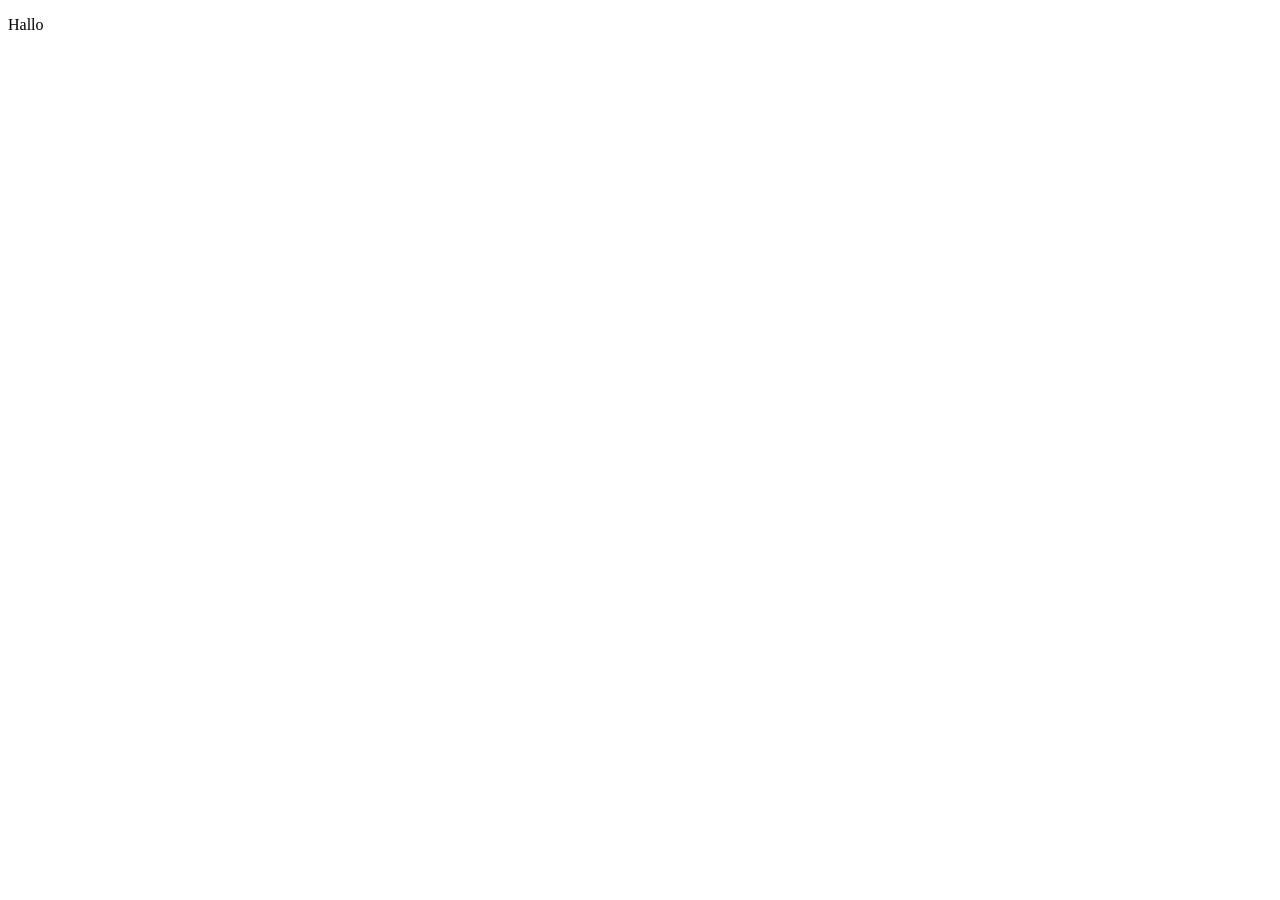
==== index.html @ 636a6186 "update" ====
<!doctype html>
<html lang="en">
  <head>
    <meta charset="UTF-8" />
    <meta name="viewport" content="width=device-width, initial-scale=1.0" />
    <title>Kelompok 4</title>
    <script src="https://cdn.jsdelivr.net/npm/@tailwindcss/browser@4"></script>
  </head>
  <body>
    <div class="rifqi">
      <p>Hallo</p>
    </div>
  </body>
</html>
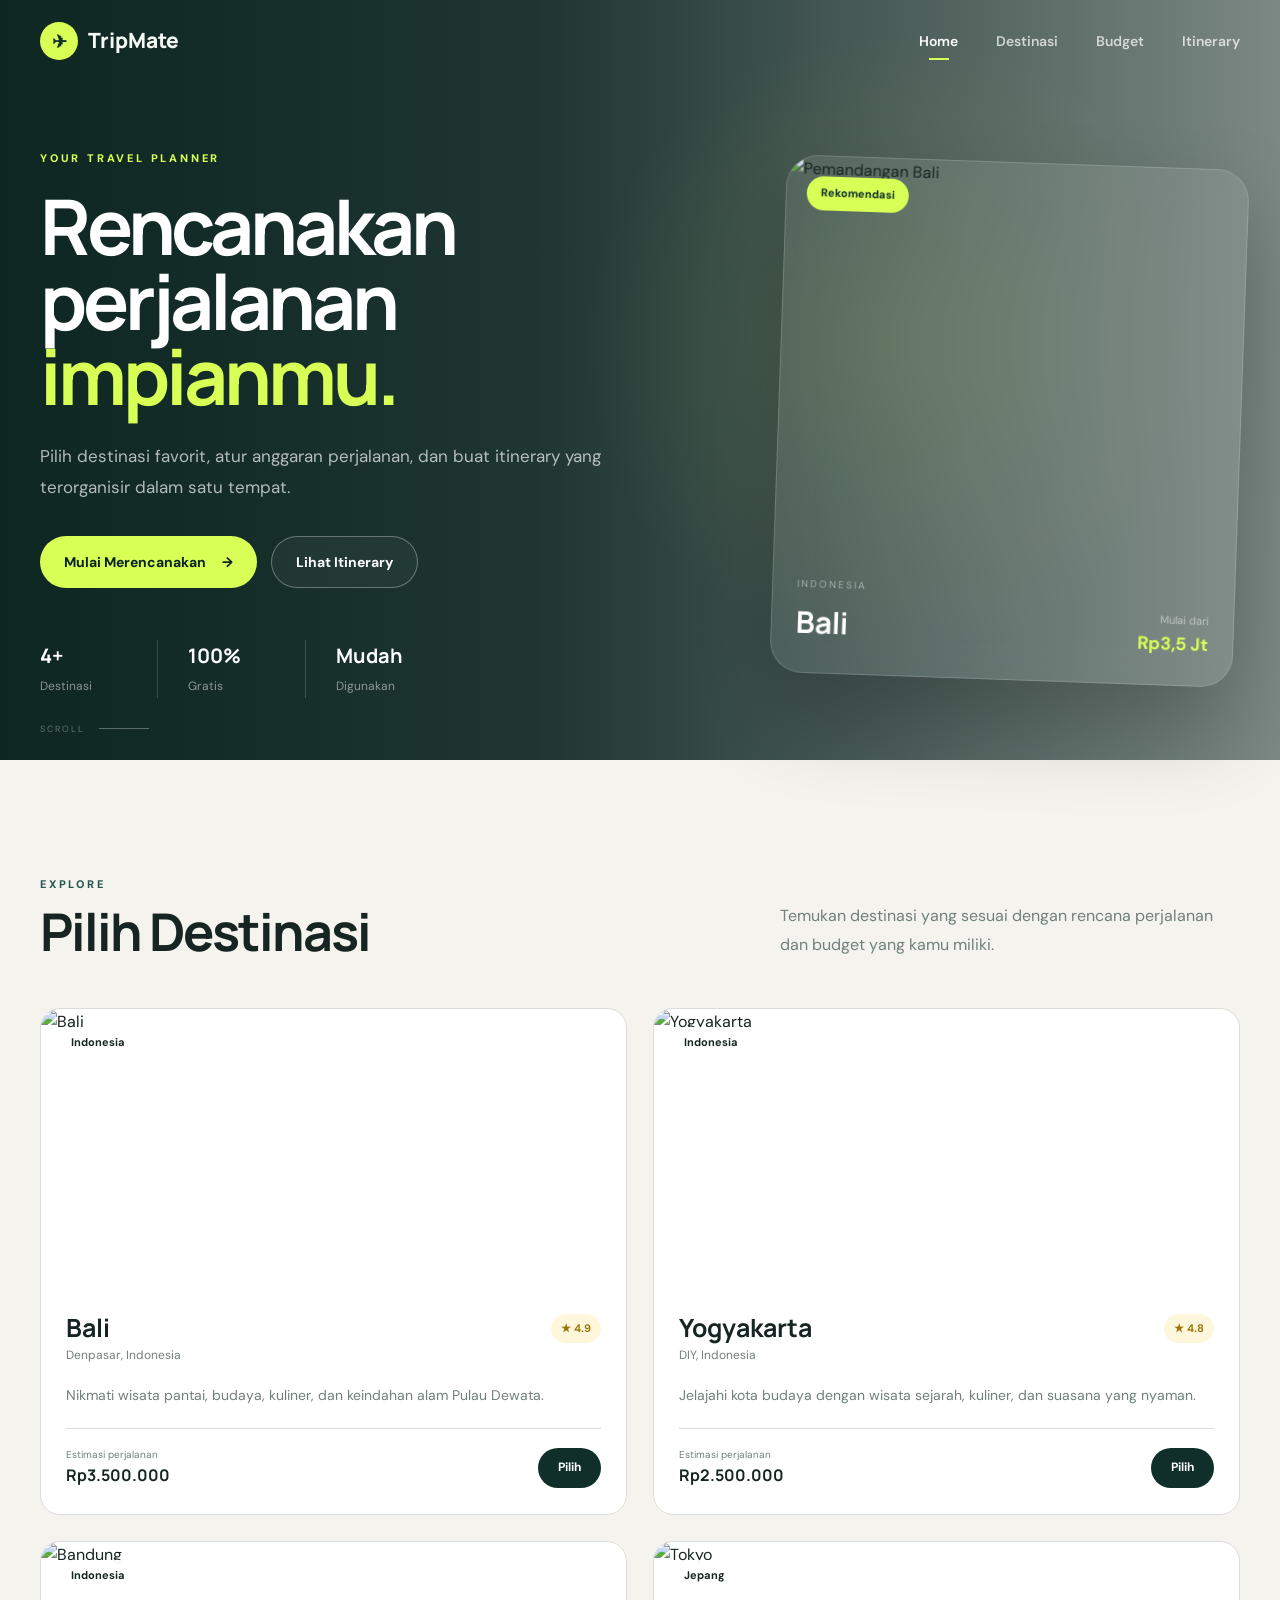
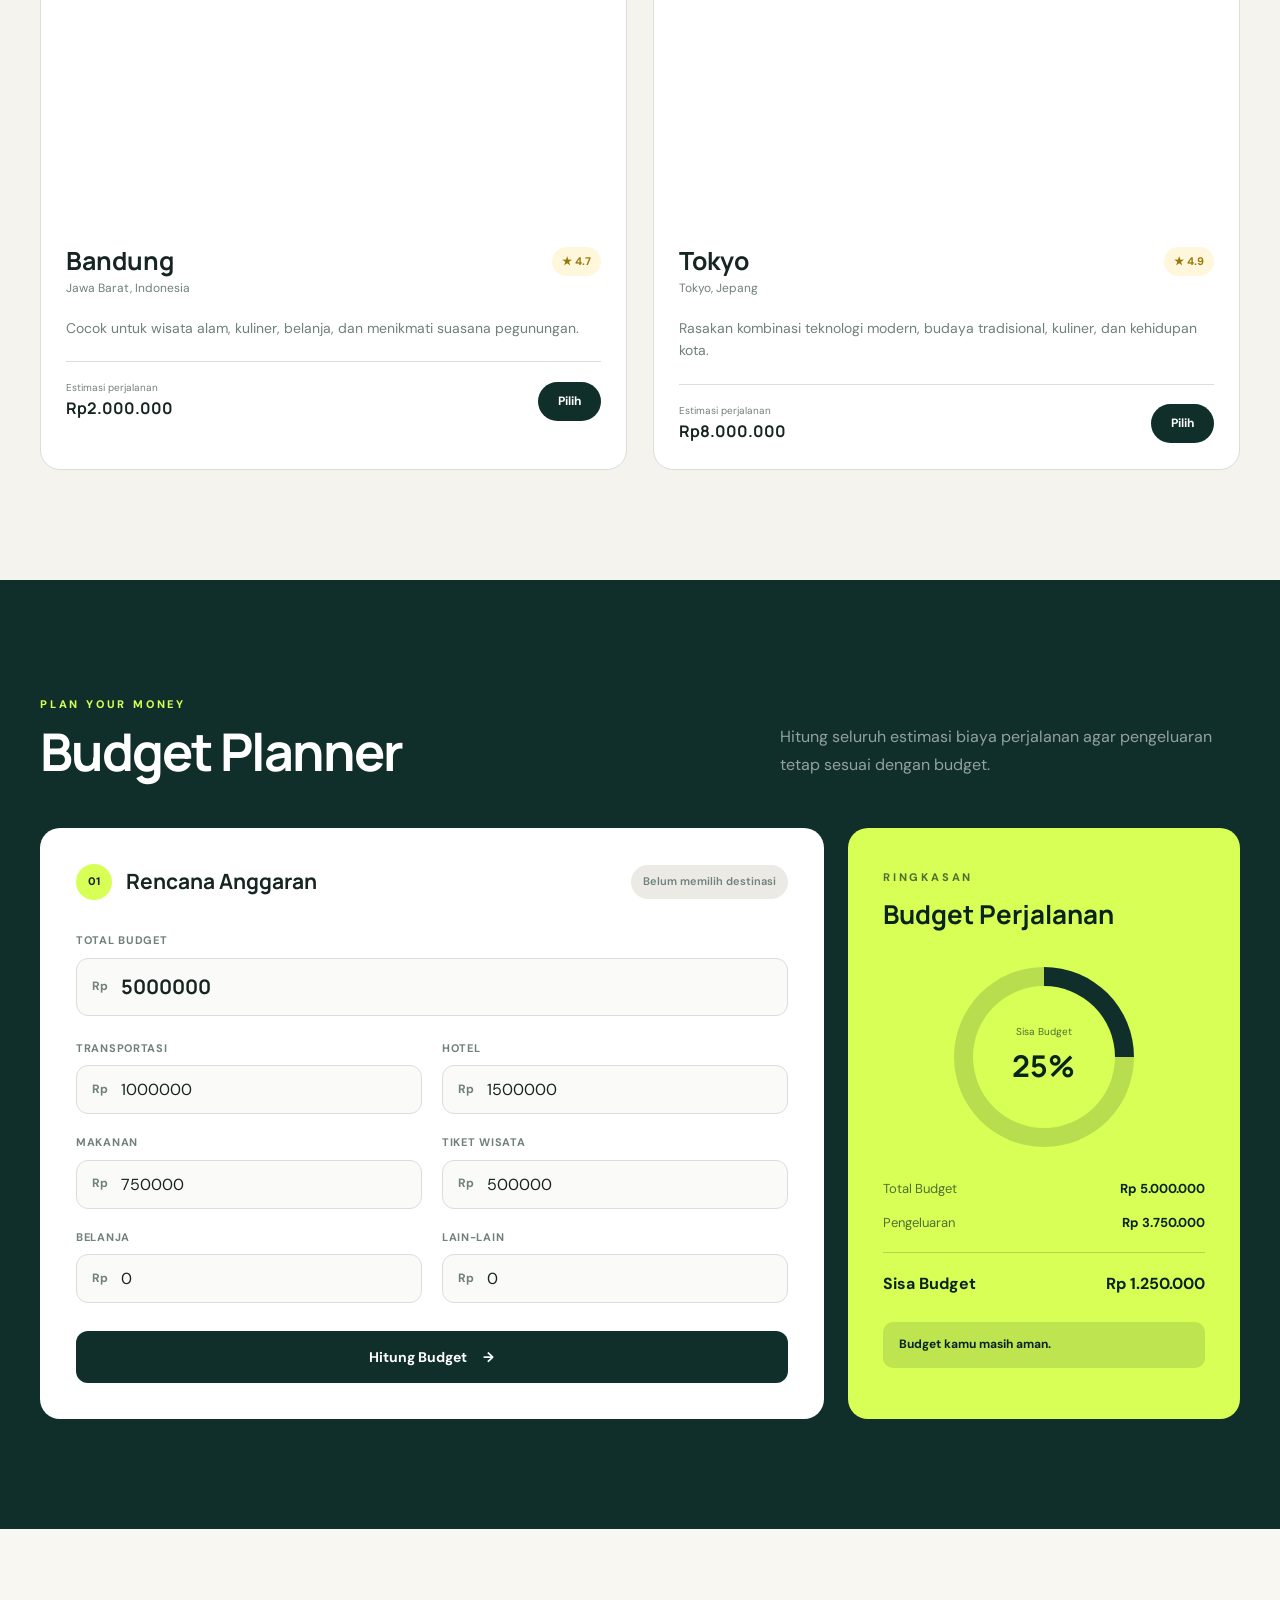
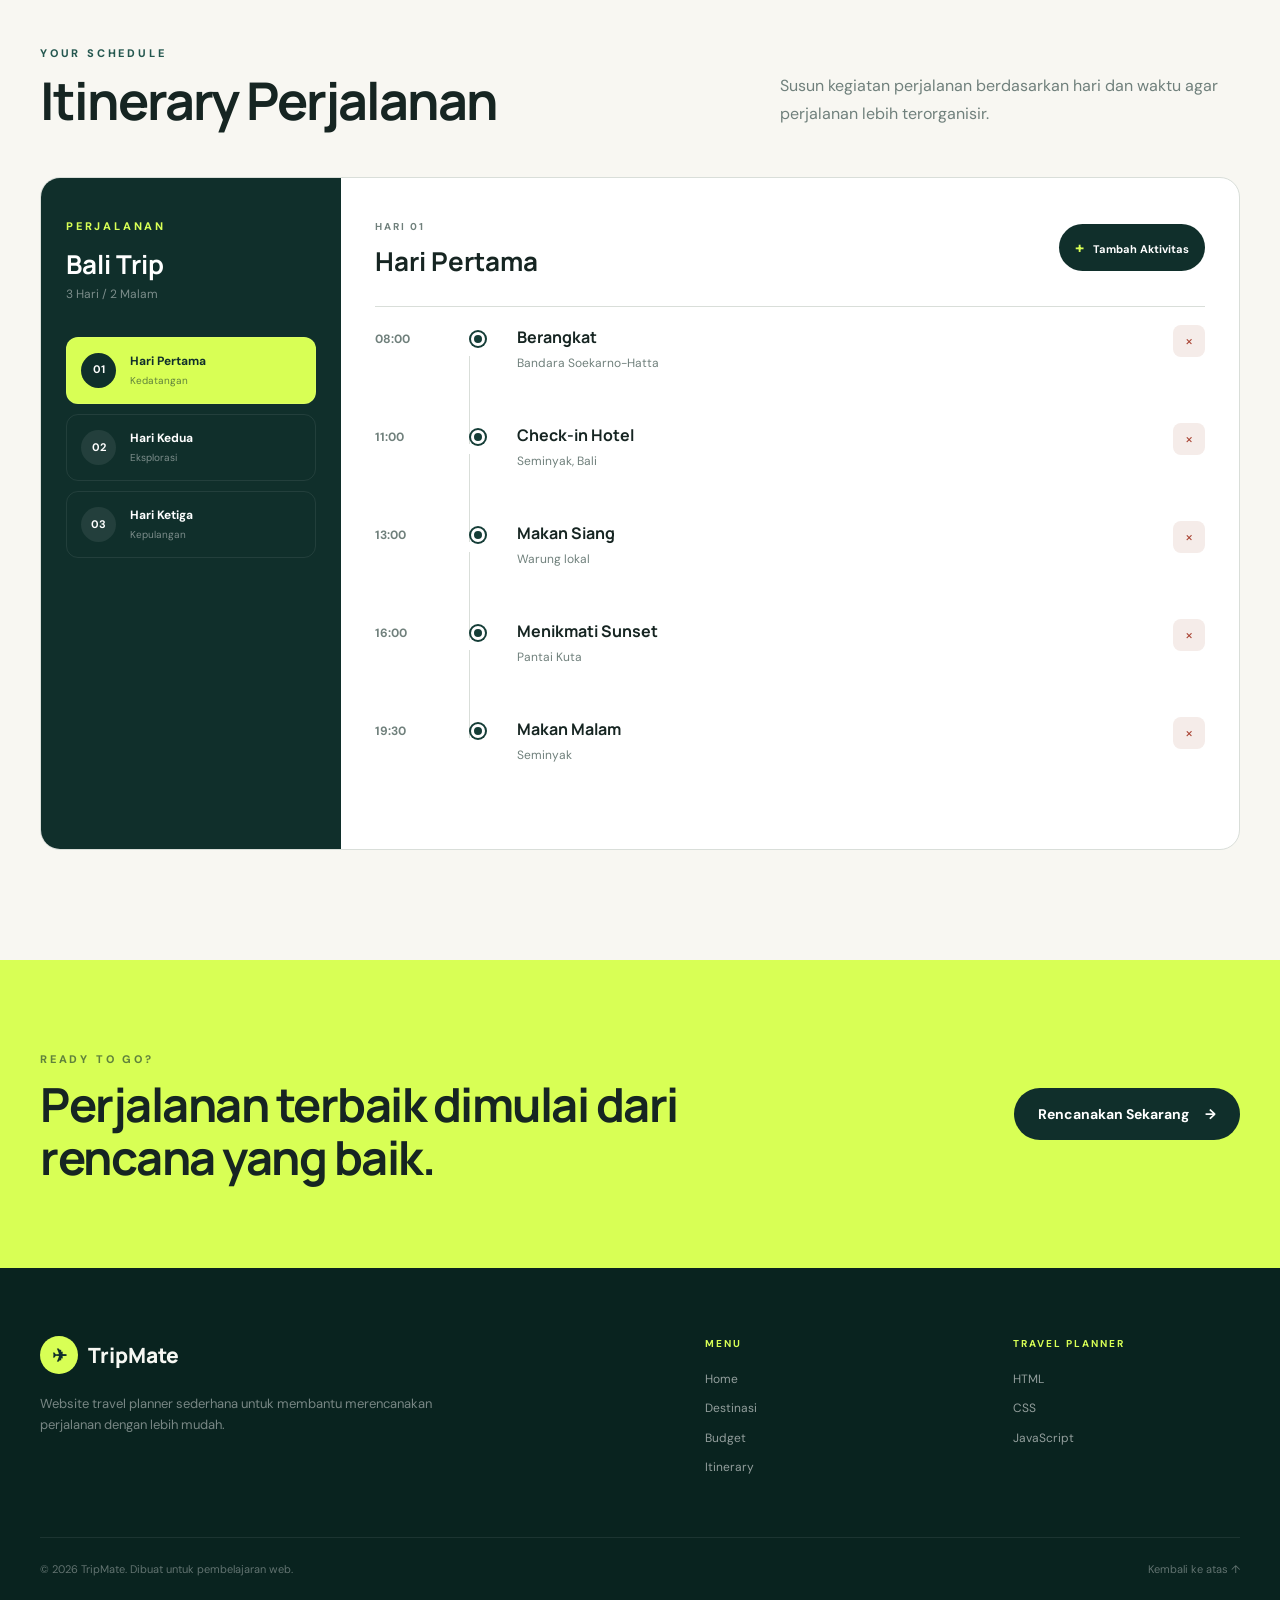
==== commit f5a9f408: "first commit" ====
--- a/index.html
+++ b/index.html
@@ -1,14 +1,635 @@
 <!doctype html>
-<html lang="en">
+<html lang="id">
   <head>
     <meta charset="UTF-8" />
     <meta name="viewport" content="width=device-width, initial-scale=1.0" />
-    <title>Kelompok 4</title>
-    <script src="https://cdn.jsdelivr.net/npm/@tailwindcss/browser@4"></script>
+    <meta
+      name="description"
+      content="TripMate adalah website travel planner sederhana untuk memilih destinasi, menghitung budget, dan membuat itinerary perjalanan."
+    />
+    <title>TripMate - Travel Planner</title>
+    <link rel="preconnect" href="https://images.unsplash.com" />
+    <link rel="stylesheet" href="style.css" />
   </head>
+
   <body>
-    <div class="rifqi">
-      <p>Hallo</p>
+    <header class="header" id="header">
+      <div class="container navbar">
+        <a href="#home" class="brand">
+          <span class="brand-icon">✈</span>
+          <span>TripMate</span>
+        </a>
+
+        <button
+          class="menu-toggle"
+          id="menuToggle"
+          type="button"
+          aria-label="Buka menu"
+        >
+          <span></span>
+          <span></span>
+          <span></span>
+        </button>
+
+        <nav class="nav-menu" id="navMenu">
+          <a href="#home" class="nav-link active">Home</a>
+          <a href="#destinasi" class="nav-link">Destinasi</a>
+          <a href="#budget" class="nav-link">Budget</a>
+          <a href="#itinerary" class="nav-link">Itinerary</a>
+        </nav>
+      </div>
+    </header>
+
+    <main>
+      <section class="hero" id="home">
+        <div class="hero-overlay"></div>
+
+        <div class="container hero-content">
+          <div class="hero-text">
+            <span class="hero-label">YOUR TRAVEL PLANNER</span>
+
+            <h1>
+              Rencanakan perjalanan
+              <span>impianmu.</span>
+            </h1>
+
+            <p>
+              Pilih destinasi favorit, atur anggaran perjalanan, dan buat
+              itinerary yang terorganisir dalam satu tempat.
+            </p>
+
+            <div class="hero-actions">
+              <a href="#destinasi" class="button button-primary">
+                Mulai Merencanakan
+                <span>→</span>
+              </a>
+
+              <a href="#itinerary" class="button button-secondary">
+                Lihat Itinerary
+              </a>
+            </div>
+
+            <div class="hero-stats">
+              <div class="stat">
+                <strong>4+</strong>
+                <span>Destinasi</span>
+              </div>
+
+              <div class="stat">
+                <strong>100%</strong>
+                <span>Gratis</span>
+              </div>
+
+              <div class="stat">
+                <strong>Mudah</strong>
+                <span>Digunakan</span>
+              </div>
+            </div>
+          </div>
+
+          <div class="hero-card">
+            <div class="hero-card-image">
+              <img
+                src="https://images.unsplash.com/photo-1533669955142-6a73332af4db?auto=format&fit=crop&w=900&q=85"
+                alt="Pemandangan Bali"
+              />
+
+              <span class="hero-card-badge">Rekomendasi</span>
+            </div>
+
+            <div class="hero-card-content">
+              <div>
+                <span class="location-label">INDONESIA</span>
+                <h3>Bali</h3>
+              </div>
+
+              <div class="hero-card-price">
+                <span>Mulai dari</span>
+                <strong>Rp3,5 Jt</strong>
+              </div>
+            </div>
+          </div>
+        </div>
+
+        <div class="scroll-indicator">
+          <span>SCROLL</span>
+          <div class="scroll-line"></div>
+        </div>
+      </section>
+
+      <section class="section destinations-section" id="destinasi">
+        <div class="container">
+          <div class="section-heading">
+            <div>
+              <span class="section-label">EXPLORE</span>
+              <h2>Pilih Destinasi</h2>
+            </div>
+
+            <p>
+              Temukan destinasi yang sesuai dengan rencana perjalanan dan budget
+              yang kamu miliki.
+            </p>
+          </div>
+
+          <div class="destination-grid" id="destinationGrid">
+            <article
+              class="destination-card"
+              data-destination="Bali"
+              data-transport="1000000"
+              data-hotel="1500000"
+              data-food="650000"
+              data-attraction="350000"
+            >
+              <div class="destination-image">
+                <img
+                  src="https://images.unsplash.com/photo-1537996194471-e657df975ab4?auto=format&fit=crop&w=900&q=85"
+                  alt="Bali"
+                />
+                <span class="destination-country">Indonesia</span>
+              </div>
+
+              <div class="destination-content">
+                <div class="destination-header">
+                  <div>
+                    <h3>Bali</h3>
+                    <span>Denpasar, Indonesia</span>
+                  </div>
+
+                  <div class="rating">★ 4.9</div>
+                </div>
+
+                <p>
+                  Nikmati wisata pantai, budaya, kuliner, dan keindahan alam
+                  Pulau Dewata.
+                </p>
+
+                <div class="destination-footer">
+                  <div>
+                    <span>Estimasi perjalanan</span>
+                    <strong>Rp3.500.000</strong>
+                  </div>
+
+                  <button class="choose-destination" type="button">
+                    Pilih
+                  </button>
+                </div>
+              </div>
+            </article>
+
+            <article
+              class="destination-card"
+              data-destination="Yogyakarta"
+              data-transport="650000"
+              data-hotel="900000"
+              data-food="550000"
+              data-attraction="400000"
+            >
+              <div class="destination-image">
+                <img
+                  src="https://images.unsplash.com/photo-1584810359583-96fc3448beaa?auto=format&fit=crop&w=900&q=85"
+                  alt="Yogyakarta"
+                />
+                <span class="destination-country">Indonesia</span>
+              </div>
+
+              <div class="destination-content">
+                <div class="destination-header">
+                  <div>
+                    <h3>Yogyakarta</h3>
+                    <span>DIY, Indonesia</span>
+                  </div>
+
+                  <div class="rating">★ 4.8</div>
+                </div>
+
+                <p>
+                  Jelajahi kota budaya dengan wisata sejarah, kuliner, dan
+                  suasana yang nyaman.
+                </p>
+
+                <div class="destination-footer">
+                  <div>
+                    <span>Estimasi perjalanan</span>
+                    <strong>Rp2.500.000</strong>
+                  </div>
+
+                  <button class="choose-destination" type="button">
+                    Pilih
+                  </button>
+                </div>
+              </div>
+            </article>
+
+            <article
+              class="destination-card"
+              data-destination="Bandung"
+              data-transport="500000"
+              data-hotel="750000"
+              data-food="450000"
+              data-attraction="300000"
+            >
+              <div class="destination-image">
+                <img
+                  src="https://images.unsplash.com/photo-1596422846543-75c6fc197f07?auto=format&fit=crop&w=900&q=85"
+                  alt="Bandung"
+                />
+                <span class="destination-country">Indonesia</span>
+              </div>
+
+              <div class="destination-content">
+                <div class="destination-header">
+                  <div>
+                    <h3>Bandung</h3>
+                    <span>Jawa Barat, Indonesia</span>
+                  </div>
+
+                  <div class="rating">★ 4.7</div>
+                </div>
+
+                <p>
+                  Cocok untuk wisata alam, kuliner, belanja, dan menikmati
+                  suasana pegunungan.
+                </p>
+
+                <div class="destination-footer">
+                  <div>
+                    <span>Estimasi perjalanan</span>
+                    <strong>Rp2.000.000</strong>
+                  </div>
+
+                  <button class="choose-destination" type="button">
+                    Pilih
+                  </button>
+                </div>
+              </div>
+            </article>
+
+            <article
+              class="destination-card"
+              data-destination="Tokyo"
+              data-transport="4000000"
+              data-hotel="2000000"
+              data-food="1200000"
+              data-attraction="800000"
+            >
+              <div class="destination-image">
+                <img
+                  src="https://images.unsplash.com/photo-1540959733332-eab4deabeeaf?auto=format&fit=crop&w=900&q=85"
+                  alt="Tokyo"
+                />
+                <span class="destination-country">Jepang</span>
+              </div>
+
+              <div class="destination-content">
+                <div class="destination-header">
+                  <div>
+                    <h3>Tokyo</h3>
+                    <span>Tokyo, Jepang</span>
+                  </div>
+
+                  <div class="rating">★ 4.9</div>
+                </div>
+
+                <p>
+                  Rasakan kombinasi teknologi modern, budaya tradisional,
+                  kuliner, dan kehidupan kota.
+                </p>
+
+                <div class="destination-footer">
+                  <div>
+                    <span>Estimasi perjalanan</span>
+                    <strong>Rp8.000.000</strong>
+                  </div>
+
+                  <button class="choose-destination" type="button">
+                    Pilih
+                  </button>
+                </div>
+              </div>
+            </article>
+          </div>
+        </div>
+      </section>
+
+      <section class="section budget-section" id="budget">
+        <div class="container">
+          <div class="section-heading budget-heading">
+            <div>
+              <span class="section-label">PLAN YOUR MONEY</span>
+              <h2>Budget Planner</h2>
+            </div>
+
+            <p>
+              Hitung seluruh estimasi biaya perjalanan agar pengeluaran tetap
+              sesuai dengan budget.
+            </p>
+          </div>
+
+          <div class="budget-layout">
+            <div class="budget-form-card">
+              <div class="card-heading">
+                <div>
+                  <span class="card-number">01</span>
+                  <h3>Rencana Anggaran</h3>
+                </div>
+
+                <span class="selected-destination" id="selectedDestination">
+                  Belum memilih destinasi
+                </span>
+              </div>
+
+              <div class="input-group budget-main-input">
+                <label for="totalBudget">Total Budget</label>
+
+                <div class="currency-input">
+                  <span>Rp</span>
+                  <input
+                    type="number"
+                    id="totalBudget"
+                    min="0"
+                    placeholder="5000000"
+                    value="5000000"
+                  />
+                </div>
+              </div>
+
+              <div class="expense-grid">
+                <div class="input-group">
+                  <label for="transport">Transportasi</label>
+                  <div class="currency-input">
+                    <span>Rp</span>
+                    <input
+                      type="number"
+                      id="transport"
+                      min="0"
+                      value="1000000"
+                    />
+                  </div>
+                </div>
+
+                <div class="input-group">
+                  <label for="hotel">Hotel</label>
+                  <div class="currency-input">
+                    <span>Rp</span>
+                    <input type="number" id="hotel" min="0" value="1500000" />
+                  </div>
+                </div>
+
+                <div class="input-group">
+                  <label for="food">Makanan</label>
+                  <div class="currency-input">
+                    <span>Rp</span>
+                    <input type="number" id="food" min="0" value="750000" />
+                  </div>
+                </div>
+
+                <div class="input-group">
+                  <label for="attraction">Tiket Wisata</label>
+                  <div class="currency-input">
+                    <span>Rp</span>
+                    <input
+                      type="number"
+                      id="attraction"
+                      min="0"
+                      value="500000"
+                    />
+                  </div>
+                </div>
+
+                <div class="input-group">
+                  <label for="shopping">Belanja</label>
+                  <div class="currency-input">
+                    <span>Rp</span>
+                    <input type="number" id="shopping" min="0" value="0" />
+                  </div>
+                </div>
+
+                <div class="input-group">
+                  <label for="otherExpense">Lain-lain</label>
+                  <div class="currency-input">
+                    <span>Rp</span>
+                    <input type="number" id="otherExpense" min="0" value="0" />
+                  </div>
+                </div>
+              </div>
+
+              <button
+                id="calculateBudget"
+                class="button calculate-button"
+                type="button"
+              >
+                Hitung Budget
+                <span>→</span>
+              </button>
+            </div>
+
+            <aside class="budget-summary">
+              <span class="summary-label">RINGKASAN</span>
+
+              <h3>Budget Perjalanan</h3>
+
+              <div class="summary-chart">
+                <div class="budget-circle" id="budgetCircle">
+                  <div>
+                    <span>Sisa Budget</span>
+                    <strong id="remainingBudgetCircle">25%</strong>
+                  </div>
+                </div>
+              </div>
+
+              <div class="summary-list">
+                <div class="summary-item">
+                  <span>Total Budget</span>
+                  <strong id="summaryBudget">Rp5.000.000</strong>
+                </div>
+
+                <div class="summary-item">
+                  <span>Pengeluaran</span>
+                  <strong id="summaryExpense">Rp3.750.000</strong>
+                </div>
+
+                <div class="summary-divider"></div>
+
+                <div class="summary-item total">
+                  <span>Sisa Budget</span>
+                  <strong id="summaryRemaining">Rp1.250.000</strong>
+                </div>
+              </div>
+
+              <div class="budget-status safe" id="budgetStatus">
+                Budget kamu masih aman.
+              </div>
+            </aside>
+          </div>
+        </div>
+      </section>
+
+      <section class="section itinerary-section" id="itinerary">
+        <div class="container">
+          <div class="section-heading">
+            <div>
+              <span class="section-label">YOUR SCHEDULE</span>
+              <h2>Itinerary Perjalanan</h2>
+            </div>
+
+            <p>
+              Susun kegiatan perjalanan berdasarkan hari dan waktu agar
+              perjalanan lebih terorganisir.
+            </p>
+          </div>
+
+          <div class="itinerary-layout">
+            <div class="itinerary-sidebar">
+              <span class="sidebar-label">PERJALANAN</span>
+              <h3 id="itineraryDestination">Bali Trip</h3>
+              <p>3 Hari / 2 Malam</p>
+
+              <div class="day-tabs" id="dayTabs">
+                <button class="day-tab active" type="button" data-day="1">
+                  <span>01</span>
+                  <div>
+                    <strong>Hari Pertama</strong>
+                    <small>Kedatangan</small>
+                  </div>
+                </button>
+
+                <button class="day-tab" type="button" data-day="2">
+                  <span>02</span>
+                  <div>
+                    <strong>Hari Kedua</strong>
+                    <small>Eksplorasi</small>
+                  </div>
+                </button>
+
+                <button class="day-tab" type="button" data-day="3">
+                  <span>03</span>
+                  <div>
+                    <strong>Hari Ketiga</strong>
+                    <small>Kepulangan</small>
+                  </div>
+                </button>
+              </div>
+            </div>
+
+            <div class="itinerary-content">
+              <div class="itinerary-header">
+                <div>
+                  <span id="activeDayLabel">HARI 01</span>
+                  <h3 id="activeDayTitle">Hari Pertama</h3>
+                </div>
+
+                <button
+                  class="add-activity-button"
+                  id="openActivityForm"
+                  type="button"
+                >
+                  <span>+</span>
+                  Tambah Aktivitas
+                </button>
+              </div>
+
+              <div class="activity-form hidden" id="activityForm">
+                <div class="activity-form-grid">
+                  <div class="input-group">
+                    <label for="activityTime">Waktu</label>
+                    <input type="time" id="activityTime" />
+                  </div>
+
+                  <div class="input-group">
+                    <label for="activityTitle">Aktivitas</label>
+                    <input
+                      type="text"
+                      id="activityTitle"
+                      placeholder="Contoh: Makan siang"
+                    />
+                  </div>
+
+                  <div class="input-group">
+                    <label for="activityLocation">Lokasi</label>
+                    <input
+                      type="text"
+                      id="activityLocation"
+                      placeholder="Contoh: Seminyak"
+                    />
+                  </div>
+                </div>
+
+                <div class="activity-form-actions">
+                  <button
+                    id="cancelActivity"
+                    class="cancel-button"
+                    type="button"
+                  >
+                    Batal
+                  </button>
+
+                  <button id="saveActivity" class="save-button" type="button">
+                    Simpan Aktivitas
+                  </button>
+                </div>
+              </div>
+
+              <div class="timeline" id="timeline"></div>
+            </div>
+          </div>
+        </div>
+      </section>
+
+      <section class="cta-section">
+        <div class="container cta-content">
+          <div>
+            <span>READY TO GO?</span>
+            <h2>Perjalanan terbaik dimulai dari rencana yang baik.</h2>
+          </div>
+
+          <a href="#destinasi" class="button cta-button">
+            Rencanakan Sekarang
+            <span>→</span>
+          </a>
+        </div>
+      </section>
+    </main>
+
+    <footer class="footer">
+      <div class="container footer-content">
+        <div class="footer-brand">
+          <a href="#home" class="brand">
+            <span class="brand-icon">✈</span>
+            <span>TripMate</span>
+          </a>
+
+          <p>
+            Website travel planner sederhana untuk membantu merencanakan
+            perjalanan dengan lebih mudah.
+          </p>
+        </div>
+
+        <div class="footer-menu">
+          <span>MENU</span>
+          <a href="#home">Home</a>
+          <a href="#destinasi">Destinasi</a>
+          <a href="#budget">Budget</a>
+          <a href="#itinerary">Itinerary</a>
+        </div>
+
+        <div class="footer-info">
+          <span>TRAVEL PLANNER</span>
+          <p>HTML</p>
+          <p>CSS</p>
+          <p>JavaScript</p>
+        </div>
+      </div>
+
+      <div class="container footer-bottom">
+        <p>© 2026 TripMate. Dibuat untuk pembelajaran web.</p>
+        <a href="#home">Kembali ke atas ↑</a>
+      </div>
+    </footer>
+
+    <div class="toast" id="toast">
+      <span id="toastMessage"></span>
     </div>
+
+    <script src="script.js"></script>
   </body>
 </html>
--- a/style.css
+++ b/style.css
@@ -0,0 +1,1563 @@
+@import url("https://fonts.googleapis.com/css2?family=DM+Sans:wght@400;500;600;700&family=Manrope:wght@500;600;700;800&display=swap");
+
+:root {
+  --background: #f4f3ed;
+  --background-dark: #102f2b;
+  --background-darker: #09231f;
+  --surface: #ffffff;
+  --surface-soft: #ebeae4;
+  --primary: #153d37;
+  --primary-light: #24574f;
+  --accent: #d8ff55;
+  --accent-dark: #bddf42;
+  --text: #162522;
+  --text-muted: #70807c;
+  --text-light: #f6f7f2;
+  --border: #d9ded9;
+  --danger: #c33c3c;
+  --warning: #d59a28;
+  --success: #267a59;
+  --shadow: 0 20px 50px rgba(16, 47, 43, 0.08);
+  --radius-small: 12px;
+  --radius-medium: 20px;
+  --radius-large: 32px;
+  --container: 1200px;
+}
+
+* {
+  margin: 0;
+  padding: 0;
+  box-sizing: border-box;
+}
+
+html {
+  scroll-behavior: smooth;
+  scroll-padding-top: 80px;
+}
+
+body {
+  font-family: "DM Sans", sans-serif;
+  background: var(--background);
+  color: var(--text);
+  line-height: 1.6;
+  overflow-x: hidden;
+}
+
+body.menu-open {
+  overflow: hidden;
+}
+
+button,
+input {
+  font: inherit;
+}
+
+button,
+a {
+  -webkit-tap-highlight-color: transparent;
+}
+
+button {
+  cursor: pointer;
+}
+
+a {
+  text-decoration: none;
+  color: inherit;
+}
+
+img {
+  display: block;
+  width: 100%;
+}
+
+.container {
+  width: min(calc(100% - 40px), var(--container));
+  margin-inline: auto;
+}
+
+.header {
+  position: fixed;
+  top: 0;
+  left: 0;
+  right: 0;
+  z-index: 1000;
+  transition:
+    background 0.3s ease,
+    box-shadow 0.3s ease;
+}
+
+.header.scrolled {
+  background: rgba(9, 35, 31, 0.94);
+  backdrop-filter: blur(16px);
+  box-shadow: 0 5px 30px rgba(0, 0, 0, 0.14);
+}
+
+.navbar {
+  height: 82px;
+  display: flex;
+  align-items: center;
+  justify-content: space-between;
+}
+
+.brand {
+  display: inline-flex;
+  align-items: center;
+  gap: 10px;
+  font-family: "Manrope", sans-serif;
+  font-size: 21px;
+  font-weight: 800;
+  color: var(--text-light);
+}
+
+.brand-icon {
+  width: 38px;
+  height: 38px;
+  display: grid;
+  place-items: center;
+  background: var(--accent);
+  color: var(--background-dark);
+  border-radius: 50%;
+  font-size: 18px;
+}
+
+.nav-menu {
+  display: flex;
+  align-items: center;
+  gap: 38px;
+}
+
+.nav-link {
+  position: relative;
+  color: rgba(255, 255, 255, 0.72);
+  font-size: 14px;
+  font-weight: 600;
+  transition: color 0.25s ease;
+}
+
+.nav-link::after {
+  content: "";
+  position: absolute;
+  left: 50%;
+  bottom: -8px;
+  width: 0;
+  height: 2px;
+  background: var(--accent);
+  transform: translateX(-50%);
+  transition: width 0.25s ease;
+}
+
+.nav-link:hover,
+.nav-link.active {
+  color: #ffffff;
+}
+
+.nav-link.active::after {
+  width: 20px;
+}
+
+.menu-toggle {
+  display: none;
+  border: 0;
+  background: transparent;
+  width: 40px;
+  height: 40px;
+  padding: 8px;
+}
+
+.menu-toggle span {
+  display: block;
+  height: 2px;
+  margin: 5px 0;
+  background: white;
+  transition: 0.3s ease;
+}
+
+.hero {
+  min-height: 760px;
+  position: relative;
+  display: flex;
+  align-items: center;
+  background:
+    linear-gradient(
+      90deg,
+      rgba(4, 30, 26, 0.96) 0%,
+      rgba(4, 30, 26, 0.89) 42%,
+      rgba(4, 30, 26, 0.5) 100%
+    ),
+    url("https://images.unsplash.com/photo-1537996194471-e657df975ab4?auto=format&fit=crop&w=2000&q=85")
+      center / cover no-repeat;
+}
+
+.hero-overlay {
+  position: absolute;
+  inset: 0;
+  background: radial-gradient(
+    circle at 70% 45%,
+    rgba(216, 255, 85, 0.09),
+    transparent 32%
+  );
+  pointer-events: none;
+}
+
+.hero-content {
+  position: relative;
+  z-index: 2;
+  display: grid;
+  grid-template-columns: 1.05fr 0.75fr;
+  align-items: center;
+  gap: 90px;
+  padding-top: 82px;
+}
+
+.hero-text {
+  max-width: 660px;
+}
+
+.hero-label,
+.section-label,
+.summary-label,
+.sidebar-label,
+.cta-content > div > span {
+  display: inline-block;
+  font-size: 11px;
+  font-weight: 800;
+  letter-spacing: 2.8px;
+}
+
+.hero-label {
+  color: var(--accent);
+  margin-bottom: 20px;
+}
+
+.hero h1 {
+  max-width: 650px;
+  font-family: "Manrope", sans-serif;
+  font-size: clamp(52px, 6vw, 82px);
+  line-height: 0.98;
+  letter-spacing: -4px;
+  color: white;
+}
+
+.hero h1 span {
+  color: var(--accent);
+}
+
+.hero-text > p {
+  max-width: 570px;
+  margin-top: 28px;
+  color: rgba(255, 255, 255, 0.68);
+  font-size: 17px;
+  line-height: 1.8;
+}
+
+.hero-actions {
+  margin-top: 34px;
+  display: flex;
+  gap: 14px;
+  flex-wrap: wrap;
+}
+
+.button {
+  min-height: 52px;
+  padding: 0 24px;
+  border-radius: 999px;
+  display: inline-flex;
+  align-items: center;
+  justify-content: center;
+  gap: 16px;
+  border: 0;
+  font-size: 14px;
+  font-weight: 700;
+  transition:
+    transform 0.25s ease,
+    background 0.25s ease,
+    color 0.25s ease;
+}
+
+.button:hover {
+  transform: translateY(-2px);
+}
+
+.button-primary {
+  background: var(--accent);
+  color: var(--background-darker);
+}
+
+.button-primary:hover {
+  background: #e3ff7b;
+}
+
+.button-secondary {
+  color: white;
+  border: 1px solid rgba(255, 255, 255, 0.32);
+  background: rgba(255, 255, 255, 0.04);
+}
+
+.button-secondary:hover {
+  background: rgba(255, 255, 255, 0.12);
+}
+
+.hero-stats {
+  display: flex;
+  margin-top: 52px;
+}
+
+.stat {
+  min-width: 118px;
+  padding-right: 30px;
+  margin-right: 30px;
+  border-right: 1px solid rgba(255, 255, 255, 0.16);
+}
+
+.stat:last-child {
+  border-right: 0;
+}
+
+.stat strong {
+  display: block;
+  font-family: "Manrope", sans-serif;
+  color: white;
+  font-size: 20px;
+}
+
+.stat span {
+  color: rgba(255, 255, 255, 0.5);
+  font-size: 12px;
+}
+
+.hero-card {
+  overflow: hidden;
+  border: 1px solid rgba(255, 255, 255, 0.16);
+  border-radius: var(--radius-large);
+  background: rgba(255, 255, 255, 0.08);
+  backdrop-filter: blur(18px);
+  box-shadow: 0 40px 90px rgba(0, 0, 0, 0.23);
+  transform: rotate(2deg);
+}
+
+.hero-card-image {
+  position: relative;
+  height: 390px;
+  overflow: hidden;
+}
+
+.hero-card-image img {
+  height: 100%;
+  object-fit: cover;
+}
+
+.hero-card-badge {
+  position: absolute;
+  top: 20px;
+  left: 20px;
+  padding: 8px 14px;
+  border-radius: 999px;
+  background: var(--accent);
+  color: var(--background-dark);
+  font-size: 11px;
+  font-weight: 800;
+}
+
+.hero-card-content {
+  padding: 23px 24px 26px;
+  display: flex;
+  justify-content: space-between;
+  align-items: flex-end;
+}
+
+.location-label {
+  font-size: 10px;
+  letter-spacing: 2px;
+  color: rgba(255, 255, 255, 0.48);
+}
+
+.hero-card-content h3 {
+  color: white;
+  font-family: "Manrope", sans-serif;
+  font-size: 30px;
+  margin-top: 3px;
+}
+
+.hero-card-price {
+  text-align: right;
+}
+
+.hero-card-price span {
+  display: block;
+  color: rgba(255, 255, 255, 0.5);
+  font-size: 11px;
+}
+
+.hero-card-price strong {
+  color: var(--accent);
+  font-size: 18px;
+}
+
+.scroll-indicator {
+  position: absolute;
+  left: max(30px, calc((100vw - var(--container)) / 2));
+  bottom: 24px;
+  display: flex;
+  align-items: center;
+  gap: 14px;
+  color: rgba(255, 255, 255, 0.34);
+  font-size: 9px;
+  letter-spacing: 2px;
+}
+
+.scroll-line {
+  width: 50px;
+  height: 1px;
+  background: rgba(255, 255, 255, 0.3);
+}
+
+.section {
+  padding: 110px 0;
+}
+
+.section-heading {
+  margin-bottom: 48px;
+  display: flex;
+  align-items: flex-end;
+  justify-content: space-between;
+  gap: 50px;
+}
+
+.section-label {
+  margin-bottom: 9px;
+  color: var(--primary-light);
+}
+
+.section-heading h2 {
+  font-family: "Manrope", sans-serif;
+  font-size: clamp(36px, 5vw, 52px);
+  line-height: 1.1;
+  letter-spacing: -2px;
+}
+
+.section-heading > p {
+  width: min(100%, 460px);
+  color: var(--text-muted);
+  line-height: 1.8;
+}
+
+.destination-grid {
+  display: grid;
+  grid-template-columns: repeat(2, minmax(0, 1fr));
+  gap: 26px;
+}
+
+.destination-card {
+  overflow: hidden;
+  background: var(--surface);
+  border: 1px solid var(--border);
+  border-radius: var(--radius-medium);
+  transition:
+    transform 0.3s ease,
+    box-shadow 0.3s ease,
+    border-color 0.3s ease;
+}
+
+.destination-card:hover {
+  transform: translateY(-7px);
+  box-shadow: var(--shadow);
+}
+
+.destination-card.selected {
+  border-color: var(--primary);
+  box-shadow: 0 0 0 2px var(--primary);
+}
+
+.destination-image {
+  height: 280px;
+  position: relative;
+  overflow: hidden;
+}
+
+.destination-image img {
+  height: 100%;
+  object-fit: cover;
+  transition: transform 0.5s ease;
+}
+
+.destination-card:hover .destination-image img {
+  transform: scale(1.04);
+}
+
+.destination-country {
+  position: absolute;
+  left: 18px;
+  top: 18px;
+  padding: 7px 12px;
+  border-radius: 999px;
+  background: rgba(255, 255, 255, 0.88);
+  backdrop-filter: blur(10px);
+  font-size: 11px;
+  font-weight: 700;
+}
+
+.destination-content {
+  padding: 25px;
+}
+
+.destination-header {
+  display: flex;
+  align-items: flex-start;
+  justify-content: space-between;
+  gap: 20px;
+}
+
+.destination-header h3 {
+  font-family: "Manrope", sans-serif;
+  font-size: 25px;
+  line-height: 1.1;
+}
+
+.destination-header span {
+  color: var(--text-muted);
+  font-size: 12px;
+}
+
+.rating {
+  flex-shrink: 0;
+  color: #9a7708;
+  padding: 6px 10px;
+  border-radius: 999px;
+  background: #fff7dc;
+  font-size: 11px;
+  font-weight: 700;
+}
+
+.destination-content > p {
+  margin: 17px 0 22px;
+  color: var(--text-muted);
+  font-size: 14px;
+}
+
+.destination-footer {
+  padding-top: 18px;
+  border-top: 1px solid var(--border);
+  display: flex;
+  align-items: center;
+  justify-content: space-between;
+  gap: 16px;
+}
+
+.destination-footer div > span {
+  display: block;
+  color: var(--text-muted);
+  font-size: 10px;
+}
+
+.destination-footer strong {
+  font-family: "Manrope", sans-serif;
+  font-size: 16px;
+}
+
+.choose-destination {
+  border: 0;
+  border-radius: 999px;
+  padding: 10px 20px;
+  background: var(--background-dark);
+  color: white;
+  font-size: 12px;
+  font-weight: 700;
+  transition: 0.25s ease;
+}
+
+.choose-destination:hover {
+  background: var(--accent);
+  color: var(--background-dark);
+}
+
+.destination-card.selected .choose-destination {
+  background: var(--accent);
+  color: var(--background-dark);
+}
+
+.budget-section {
+  background: var(--background-dark);
+  color: white;
+}
+
+.budget-heading .section-label {
+  color: var(--accent);
+}
+
+.budget-heading > p {
+  color: rgba(255, 255, 255, 0.55);
+}
+
+.budget-layout {
+  display: grid;
+  grid-template-columns: 1.6fr 0.8fr;
+  gap: 24px;
+}
+
+.budget-form-card,
+.budget-summary {
+  border-radius: var(--radius-medium);
+}
+
+.budget-form-card {
+  padding: 36px;
+  background: white;
+  color: var(--text);
+}
+
+.card-heading {
+  display: flex;
+  align-items: center;
+  justify-content: space-between;
+  gap: 20px;
+  margin-bottom: 32px;
+}
+
+.card-heading > div {
+  display: flex;
+  align-items: center;
+  gap: 14px;
+}
+
+.card-number {
+  display: grid;
+  place-items: center;
+  width: 36px;
+  height: 36px;
+  background: var(--accent);
+  border-radius: 50%;
+  font-size: 11px;
+  font-weight: 800;
+}
+
+.card-heading h3 {
+  font-family: "Manrope", sans-serif;
+  font-size: 21px;
+}
+
+.selected-destination {
+  padding: 8px 12px;
+  border-radius: 999px;
+  background: var(--surface-soft);
+  color: var(--text-muted);
+  font-size: 11px;
+  font-weight: 600;
+}
+
+.input-group {
+  display: flex;
+  flex-direction: column;
+  gap: 8px;
+}
+
+.input-group label {
+  color: var(--text-muted);
+  font-size: 11px;
+  font-weight: 700;
+  text-transform: uppercase;
+  letter-spacing: 0.7px;
+}
+
+.input-group input {
+  width: 100%;
+  height: 49px;
+  outline: none;
+  border: 1px solid var(--border);
+  border-radius: var(--radius-small);
+  background: #fafaf8;
+  color: var(--text);
+  padding: 0 16px;
+  transition:
+    border 0.2s ease,
+    box-shadow 0.2s ease;
+}
+
+.input-group input:focus {
+  border-color: var(--primary-light);
+  box-shadow: 0 0 0 3px rgba(36, 87, 79, 0.1);
+}
+
+.currency-input {
+  position: relative;
+}
+
+.currency-input > span {
+  position: absolute;
+  left: 16px;
+  top: 50%;
+  z-index: 2;
+  transform: translateY(-50%);
+  color: var(--text-muted);
+  font-size: 12px;
+  font-weight: 700;
+}
+
+.currency-input input {
+  padding-left: 44px;
+}
+
+.budget-main-input {
+  margin-bottom: 24px;
+}
+
+.budget-main-input input {
+  height: 58px;
+  font-family: "Manrope", sans-serif;
+  font-size: 20px;
+  font-weight: 700;
+}
+
+.expense-grid {
+  display: grid;
+  grid-template-columns: repeat(2, minmax(0, 1fr));
+  gap: 20px;
+}
+
+.calculate-button {
+  width: 100%;
+  margin-top: 28px;
+  background: var(--background-dark);
+  color: white;
+  border-radius: var(--radius-small);
+}
+
+.calculate-button:hover {
+  background: var(--primary-light);
+}
+
+.budget-summary {
+  padding: 35px;
+  background: var(--accent);
+  color: var(--background-darker);
+}
+
+.summary-label {
+  opacity: 0.65;
+}
+
+.budget-summary h3 {
+  margin-top: 5px;
+  font-family: "Manrope", sans-serif;
+  font-size: 26px;
+}
+
+.summary-chart {
+  display: grid;
+  place-items: center;
+  padding: 32px 0;
+}
+
+.budget-circle {
+  --progress: 25%;
+  position: relative;
+  width: 180px;
+  height: 180px;
+  display: grid;
+  place-items: center;
+  border-radius: 50%;
+  background: conic-gradient(
+    var(--background-dark) var(--progress),
+    rgba(16, 47, 43, 0.16) var(--progress)
+  );
+}
+
+.budget-circle::before {
+  content: "";
+  position: absolute;
+  width: 142px;
+  height: 142px;
+  border-radius: 50%;
+  background: var(--accent);
+}
+
+.budget-circle > div {
+  position: relative;
+  z-index: 2;
+  text-align: center;
+}
+
+.budget-circle span {
+  display: block;
+  font-size: 10px;
+  opacity: 0.65;
+}
+
+.budget-circle strong {
+  display: block;
+  margin-top: 2px;
+  font-family: "Manrope", sans-serif;
+  font-size: 30px;
+}
+
+.summary-list {
+  display: flex;
+  flex-direction: column;
+  gap: 13px;
+}
+
+.summary-item {
+  display: flex;
+  justify-content: space-between;
+  gap: 14px;
+  font-size: 13px;
+}
+
+.summary-item span {
+  opacity: 0.65;
+}
+
+.summary-divider {
+  height: 1px;
+  margin: 5px 0;
+  background: rgba(16, 47, 43, 0.2);
+}
+
+.summary-item.total {
+  font-size: 16px;
+}
+
+.summary-item.total span {
+  opacity: 1;
+  font-weight: 700;
+}
+
+.budget-status {
+  margin-top: 26px;
+  padding: 13px 16px;
+  border-radius: 10px;
+  font-size: 12px;
+  font-weight: 700;
+}
+
+.budget-status.safe {
+  background: rgba(16, 47, 43, 0.13);
+}
+
+.budget-status.warning {
+  background: rgba(183, 110, 0, 0.17);
+}
+
+.budget-status.danger {
+  background: rgba(169, 26, 26, 0.16);
+}
+
+.itinerary-section {
+  background: #f8f7f2;
+}
+
+.itinerary-layout {
+  display: grid;
+  grid-template-columns: 300px 1fr;
+  overflow: hidden;
+  border-radius: var(--radius-medium);
+  background: white;
+  border: 1px solid var(--border);
+}
+
+.itinerary-sidebar {
+  padding: 34px 25px;
+  background: var(--background-dark);
+  color: white;
+}
+
+.sidebar-label {
+  color: var(--accent);
+  margin-bottom: 8px;
+}
+
+.itinerary-sidebar > h3 {
+  font-family: "Manrope", sans-serif;
+  font-size: 26px;
+}
+
+.itinerary-sidebar > p {
+  color: rgba(255, 255, 255, 0.45);
+  font-size: 12px;
+}
+
+.day-tabs {
+  margin-top: 32px;
+  display: flex;
+  flex-direction: column;
+  gap: 10px;
+}
+
+.day-tab {
+  width: 100%;
+  padding: 14px;
+  border: 1px solid rgba(255, 255, 255, 0.08);
+  border-radius: var(--radius-small);
+  background: transparent;
+  color: white;
+  display: flex;
+  align-items: center;
+  gap: 14px;
+  text-align: left;
+  transition:
+    background 0.25s ease,
+    color 0.25s ease;
+}
+
+.day-tab > span {
+  width: 35px;
+  height: 35px;
+  flex-shrink: 0;
+  display: grid;
+  place-items: center;
+  border-radius: 50%;
+  background: rgba(255, 255, 255, 0.08);
+  font-size: 11px;
+  font-weight: 700;
+}
+
+.day-tab strong,
+.day-tab small {
+  display: block;
+}
+
+.day-tab strong {
+  font-size: 12px;
+}
+
+.day-tab small {
+  margin-top: 2px;
+  color: rgba(255, 255, 255, 0.45);
+  font-size: 10px;
+}
+
+.day-tab.active {
+  background: var(--accent);
+  color: var(--background-dark);
+}
+
+.day-tab.active > span {
+  background: var(--background-dark);
+  color: white;
+}
+
+.day-tab.active small {
+  color: rgba(16, 47, 43, 0.6);
+}
+
+.itinerary-content {
+  padding: 34px;
+  min-width: 0;
+}
+
+.itinerary-header {
+  display: flex;
+  align-items: center;
+  justify-content: space-between;
+  gap: 20px;
+  padding-bottom: 24px;
+  border-bottom: 1px solid var(--border);
+}
+
+.itinerary-header > div > span {
+  font-size: 10px;
+  letter-spacing: 2px;
+  color: var(--text-muted);
+  font-weight: 700;
+}
+
+.itinerary-header h3 {
+  margin-top: 3px;
+  font-family: "Manrope", sans-serif;
+  font-size: 26px;
+}
+
+.add-activity-button {
+  padding: 11px 16px;
+  border: 0;
+  border-radius: 999px;
+  background: var(--background-dark);
+  color: white;
+  font-size: 11px;
+  font-weight: 700;
+}
+
+.add-activity-button span {
+  margin-right: 6px;
+  color: var(--accent);
+  font-size: 16px;
+}
+
+.activity-form {
+  margin-top: 22px;
+  padding: 22px;
+  border-radius: var(--radius-small);
+  background: var(--surface-soft);
+}
+
+.activity-form.hidden {
+  display: none;
+}
+
+.activity-form-grid {
+  display: grid;
+  grid-template-columns: 130px 1fr 1fr;
+  gap: 14px;
+}
+
+.activity-form-actions {
+  display: flex;
+  justify-content: flex-end;
+  gap: 10px;
+  margin-top: 16px;
+}
+
+.cancel-button,
+.save-button {
+  padding: 9px 16px;
+  border-radius: 8px;
+  font-size: 11px;
+  font-weight: 700;
+}
+
+.cancel-button {
+  border: 1px solid var(--border);
+  background: transparent;
+}
+
+.save-button {
+  border: 1px solid var(--background-dark);
+  background: var(--background-dark);
+  color: white;
+}
+
+.timeline {
+  padding-top: 18px;
+}
+
+.timeline-item {
+  position: relative;
+  display: grid;
+  grid-template-columns: 80px 30px 1fr auto;
+  gap: 16px;
+  align-items: flex-start;
+  min-height: 98px;
+}
+
+.timeline-item:not(:last-child)::before {
+  content: "";
+  position: absolute;
+  left: 94px;
+  top: 31px;
+  width: 1px;
+  height: calc(100% - 10px);
+  background: var(--border);
+}
+
+.timeline-time {
+  padding-top: 5px;
+  color: var(--text-muted);
+  font-size: 12px;
+  font-weight: 700;
+}
+
+.timeline-dot {
+  position: relative;
+  z-index: 2;
+  width: 14px;
+  height: 14px;
+  margin-top: 7px;
+  border-radius: 50%;
+  border: 3px solid white;
+  background: var(--primary);
+  box-shadow: 0 0 0 2px var(--primary);
+}
+
+.timeline-details {
+  padding-bottom: 27px;
+}
+
+.timeline-details h4 {
+  font-family: "Manrope", sans-serif;
+  font-size: 16px;
+}
+
+.timeline-details p {
+  margin-top: 3px;
+  color: var(--text-muted);
+  font-size: 12px;
+}
+
+.delete-activity {
+  width: 32px;
+  height: 32px;
+  border: 0;
+  border-radius: 8px;
+  background: #f5ece9;
+  color: #a84232;
+  font-size: 15px;
+  transition: 0.2s ease;
+}
+
+.delete-activity:hover {
+  background: #efd7d1;
+}
+
+.empty-itinerary {
+  padding: 60px 20px;
+  text-align: center;
+  color: var(--text-muted);
+}
+
+.empty-itinerary strong {
+  display: block;
+  color: var(--text);
+  font-size: 16px;
+  margin-bottom: 6px;
+}
+
+.empty-itinerary span {
+  font-size: 12px;
+}
+
+.cta-section {
+  padding: 85px 0;
+  background: var(--accent);
+}
+
+.cta-content {
+  display: flex;
+  align-items: center;
+  justify-content: space-between;
+  gap: 50px;
+}
+
+.cta-content > div > span {
+  color: rgba(16, 47, 43, 0.6);
+}
+
+.cta-content h2 {
+  max-width: 700px;
+  margin-top: 7px;
+  font-family: "Manrope", sans-serif;
+  font-size: clamp(30px, 4vw, 47px);
+  line-height: 1.12;
+  letter-spacing: -1.5px;
+}
+
+.cta-button {
+  flex-shrink: 0;
+  background: var(--background-dark);
+  color: white;
+}
+
+.footer {
+  padding: 68px 0 20px;
+  background: var(--background-darker);
+  color: white;
+}
+
+.footer-content {
+  display: grid;
+  grid-template-columns: 1.8fr 0.7fr 0.7fr;
+  gap: 80px;
+  padding-bottom: 60px;
+}
+
+.footer-brand > p {
+  max-width: 410px;
+  margin-top: 20px;
+  color: rgba(255, 255, 255, 0.45);
+  font-size: 13px;
+}
+
+.footer-menu,
+.footer-info {
+  display: flex;
+  flex-direction: column;
+  align-items: flex-start;
+  gap: 10px;
+}
+
+.footer-menu > span,
+.footer-info > span {
+  margin-bottom: 8px;
+  color: var(--accent);
+  font-size: 10px;
+  letter-spacing: 2px;
+  font-weight: 700;
+}
+
+.footer-menu a,
+.footer-info p {
+  color: rgba(255, 255, 255, 0.56);
+  font-size: 12px;
+}
+
+.footer-menu a:hover {
+  color: white;
+}
+
+.footer-bottom {
+  min-height: 64px;
+  display: flex;
+  justify-content: space-between;
+  align-items: center;
+  gap: 20px;
+  border-top: 1px solid rgba(255, 255, 255, 0.08);
+  color: rgba(255, 255, 255, 0.36);
+  font-size: 11px;
+}
+
+.footer-bottom a:hover {
+  color: white;
+}
+
+.toast {
+  position: fixed;
+  right: 24px;
+  bottom: 24px;
+  z-index: 2000;
+  max-width: 360px;
+  padding: 14px 18px;
+  border-radius: 12px;
+  background: var(--background-darker);
+  color: white;
+  box-shadow: 0 20px 50px rgba(0, 0, 0, 0.18);
+  font-size: 12px;
+  font-weight: 600;
+  opacity: 0;
+  visibility: hidden;
+  transform: translateY(20px);
+  transition:
+    opacity 0.3s ease,
+    visibility 0.3s ease,
+    transform 0.3s ease;
+}
+
+.toast.show {
+  opacity: 1;
+  visibility: visible;
+  transform: translateY(0);
+}
+
+@media (max-width: 1050px) {
+  .hero-content {
+    grid-template-columns: 1fr 0.68fr;
+    gap: 45px;
+  }
+
+  .hero h1 {
+    font-size: 60px;
+  }
+
+  .budget-layout {
+    grid-template-columns: 1.3fr 0.8fr;
+  }
+}
+
+@media (max-width: 900px) {
+  .menu-toggle {
+    display: block;
+    z-index: 1001;
+  }
+
+  .nav-menu {
+    position: fixed;
+    top: 0;
+    right: -100%;
+    width: min(82%, 360px);
+    height: 100vh;
+    padding: 120px 35px;
+    align-items: flex-start;
+    flex-direction: column;
+    background: var(--background-darker);
+    transition: right 0.35s ease;
+  }
+
+  .nav-menu.open {
+    right: 0;
+  }
+
+  .nav-link {
+    font-size: 20px;
+  }
+
+  .menu-toggle.active span:nth-child(1) {
+    transform: translateY(7px) rotate(45deg);
+  }
+
+  .menu-toggle.active span:nth-child(2) {
+    opacity: 0;
+  }
+
+  .menu-toggle.active span:nth-child(3) {
+    transform: translateY(-7px) rotate(-45deg);
+  }
+
+  .hero {
+    min-height: auto;
+    padding: 130px 0 90px;
+  }
+
+  .hero-content {
+    grid-template-columns: 1fr;
+  }
+
+  .hero-text {
+    max-width: 720px;
+  }
+
+  .hero h1 {
+    font-size: clamp(48px, 9vw, 72px);
+  }
+
+  .hero-card {
+    max-width: 550px;
+    transform: none;
+  }
+
+  .scroll-indicator {
+    display: none;
+  }
+
+  .destination-grid {
+    grid-template-columns: 1fr;
+  }
+
+  .budget-layout {
+    grid-template-columns: 1fr;
+  }
+
+  .budget-summary {
+    display: grid;
+    grid-template-columns: 1fr 0.8fr;
+    column-gap: 30px;
+  }
+
+  .budget-summary > .summary-chart {
+    grid-row: span 4;
+    grid-column: 2;
+  }
+
+  .budget-summary > .summary-list {
+    grid-column: 1;
+  }
+
+  .budget-summary > .budget-status {
+    grid-column: 1;
+  }
+
+  .itinerary-layout {
+    grid-template-columns: 1fr;
+  }
+
+  .day-tabs {
+    display: grid;
+    grid-template-columns: repeat(3, 1fr);
+  }
+
+  .footer-content {
+    grid-template-columns: 1.3fr 0.7fr 0.7fr;
+    gap: 35px;
+  }
+}
+
+@media (max-width: 700px) {
+  .container {
+    width: min(calc(100% - 30px), var(--container));
+  }
+
+  .section {
+    padding: 82px 0;
+  }
+
+  .navbar {
+    height: 70px;
+  }
+
+  .brand {
+    font-size: 19px;
+  }
+
+  .brand-icon {
+    width: 34px;
+    height: 34px;
+  }
+
+  .hero {
+    padding: 110px 0 80px;
+  }
+
+  .hero-content {
+    padding-top: 0;
+  }
+
+  .hero h1 {
+    font-size: 48px;
+    letter-spacing: -2.5px;
+  }
+
+  .hero-text > p {
+    font-size: 15px;
+  }
+
+  .hero-actions {
+    flex-direction: column;
+    align-items: stretch;
+  }
+
+  .hero-actions .button {
+    width: 100%;
+  }
+
+  .hero-stats {
+    justify-content: space-between;
+  }
+
+  .stat {
+    min-width: 0;
+    flex: 1;
+    padding-right: 12px;
+    margin-right: 12px;
+  }
+
+  .stat strong {
+    font-size: 16px;
+  }
+
+  .hero-card-image {
+    height: 300px;
+  }
+
+  .section-heading {
+    align-items: flex-start;
+    flex-direction: column;
+    gap: 18px;
+  }
+
+  .section-heading h2 {
+    font-size: 38px;
+  }
+
+  .destination-image {
+    height: 230px;
+  }
+
+  .destination-footer {
+    align-items: flex-end;
+  }
+
+  .budget-form-card,
+  .budget-summary {
+    padding: 24px;
+  }
+
+  .card-heading {
+    align-items: flex-start;
+    flex-direction: column;
+  }
+
+  .expense-grid {
+    grid-template-columns: 1fr;
+  }
+
+  .budget-summary {
+    display: block;
+  }
+
+  .summary-chart {
+    padding: 28px 0;
+  }
+
+  .day-tabs {
+    grid-template-columns: 1fr;
+  }
+
+  .itinerary-content {
+    padding: 24px 18px;
+  }
+
+  .itinerary-header {
+    align-items: flex-start;
+    flex-direction: column;
+  }
+
+  .add-activity-button {
+    width: 100%;
+  }
+
+  .activity-form-grid {
+    grid-template-columns: 1fr;
+  }
+
+  .timeline-item {
+    grid-template-columns: 58px 22px 1fr auto;
+    gap: 10px;
+  }
+
+  .timeline-item:not(:last-child)::before {
+    left: 68px;
+  }
+
+  .cta-content {
+    align-items: flex-start;
+    flex-direction: column;
+  }
+
+  .cta-button {
+    width: 100%;
+  }
+
+  .footer-content {
+    grid-template-columns: 1fr;
+  }
+
+  .footer-bottom {
+    padding: 22px 0;
+    align-items: flex-start;
+    flex-direction: column;
+  }
+}
+
+@media (max-width: 430px) {
+  .hero h1 {
+    font-size: 42px;
+  }
+
+  .hero-stats {
+    flex-wrap: wrap;
+    gap: 15px;
+  }
+
+  .stat {
+    border-right: 0;
+  }
+
+  .hero-card-content {
+    align-items: flex-start;
+    flex-direction: column;
+    gap: 12px;
+  }
+
+  .hero-card-price {
+    text-align: left;
+  }
+
+  .destination-footer {
+    align-items: flex-start;
+    flex-direction: column;
+  }
+
+  .choose-destination {
+    width: 100%;
+  }
+
+  .timeline-item {
+    grid-template-columns: 52px 18px 1fr;
+  }
+
+  .timeline-item:not(:last-child)::before {
+    left: 60px;
+  }
+
+  .delete-activity {
+    grid-column: 3;
+    margin: -20px 0 20px auto;
+  }
+}
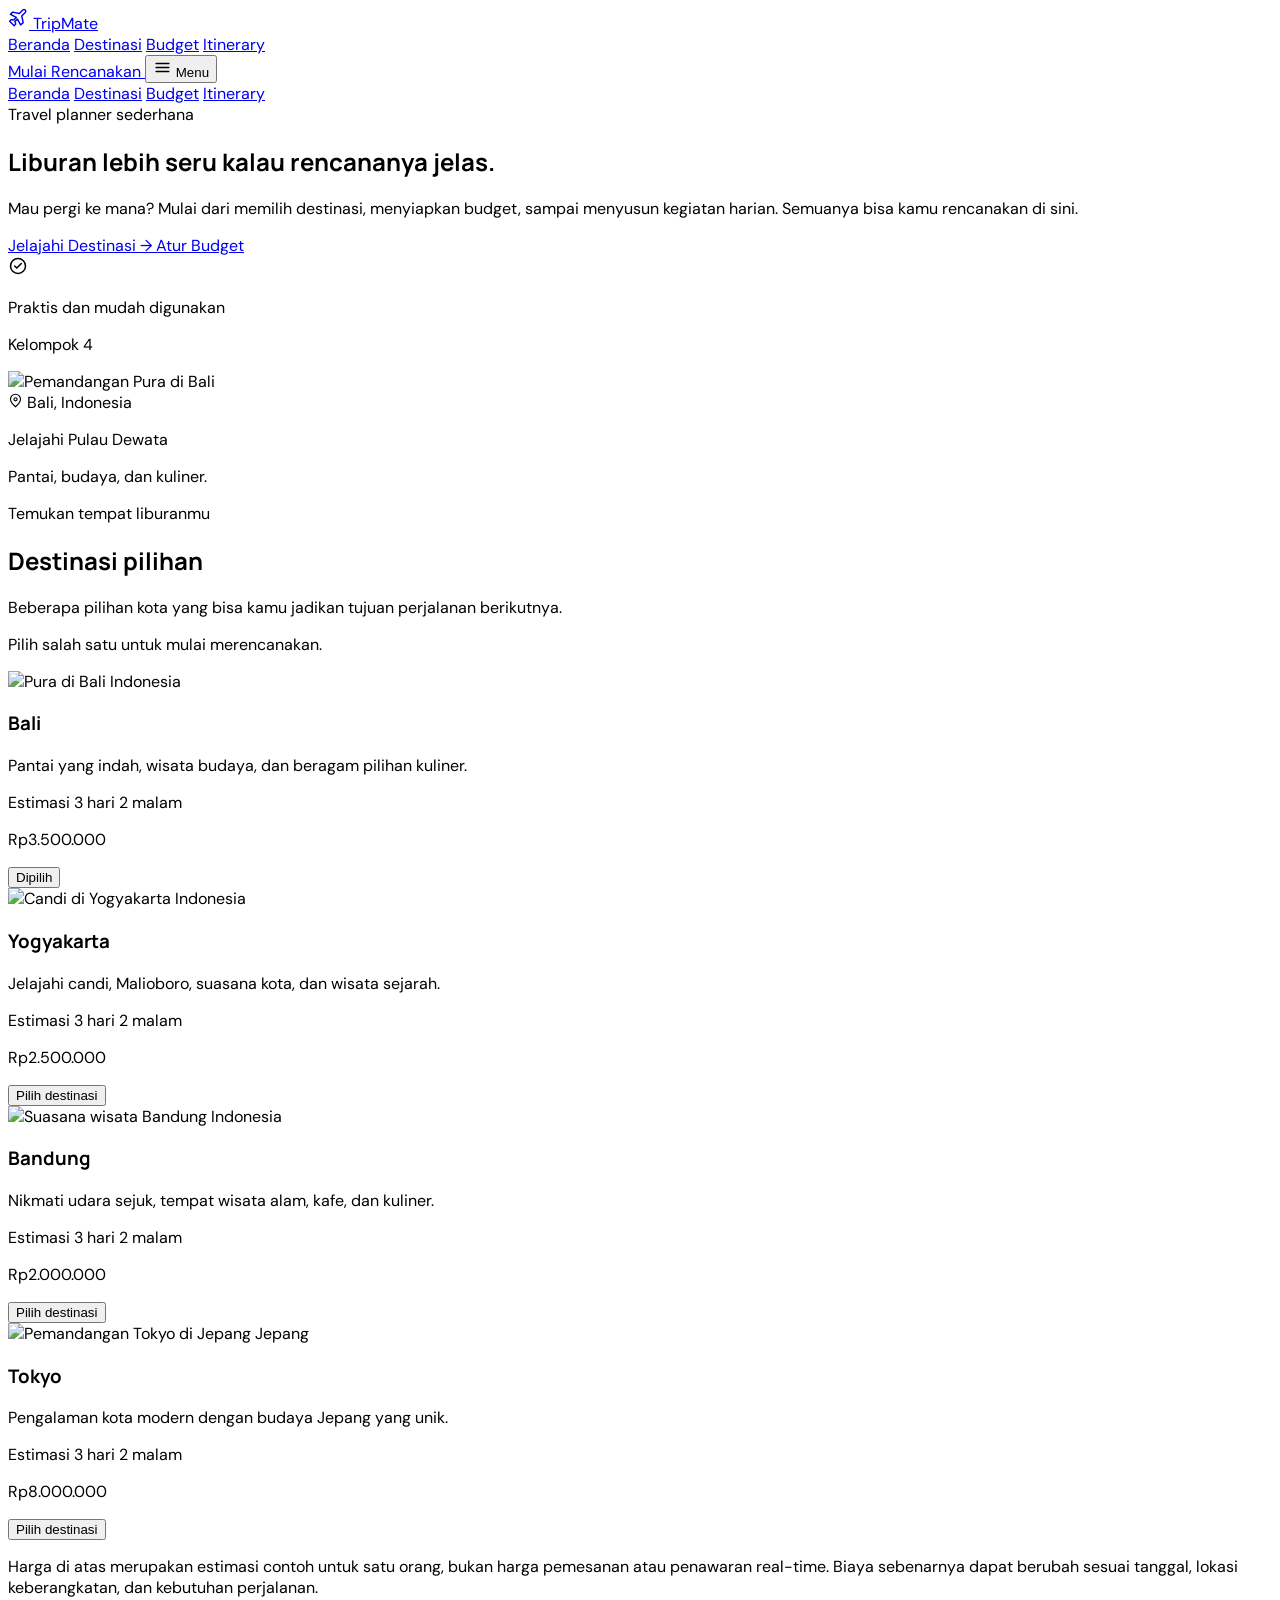
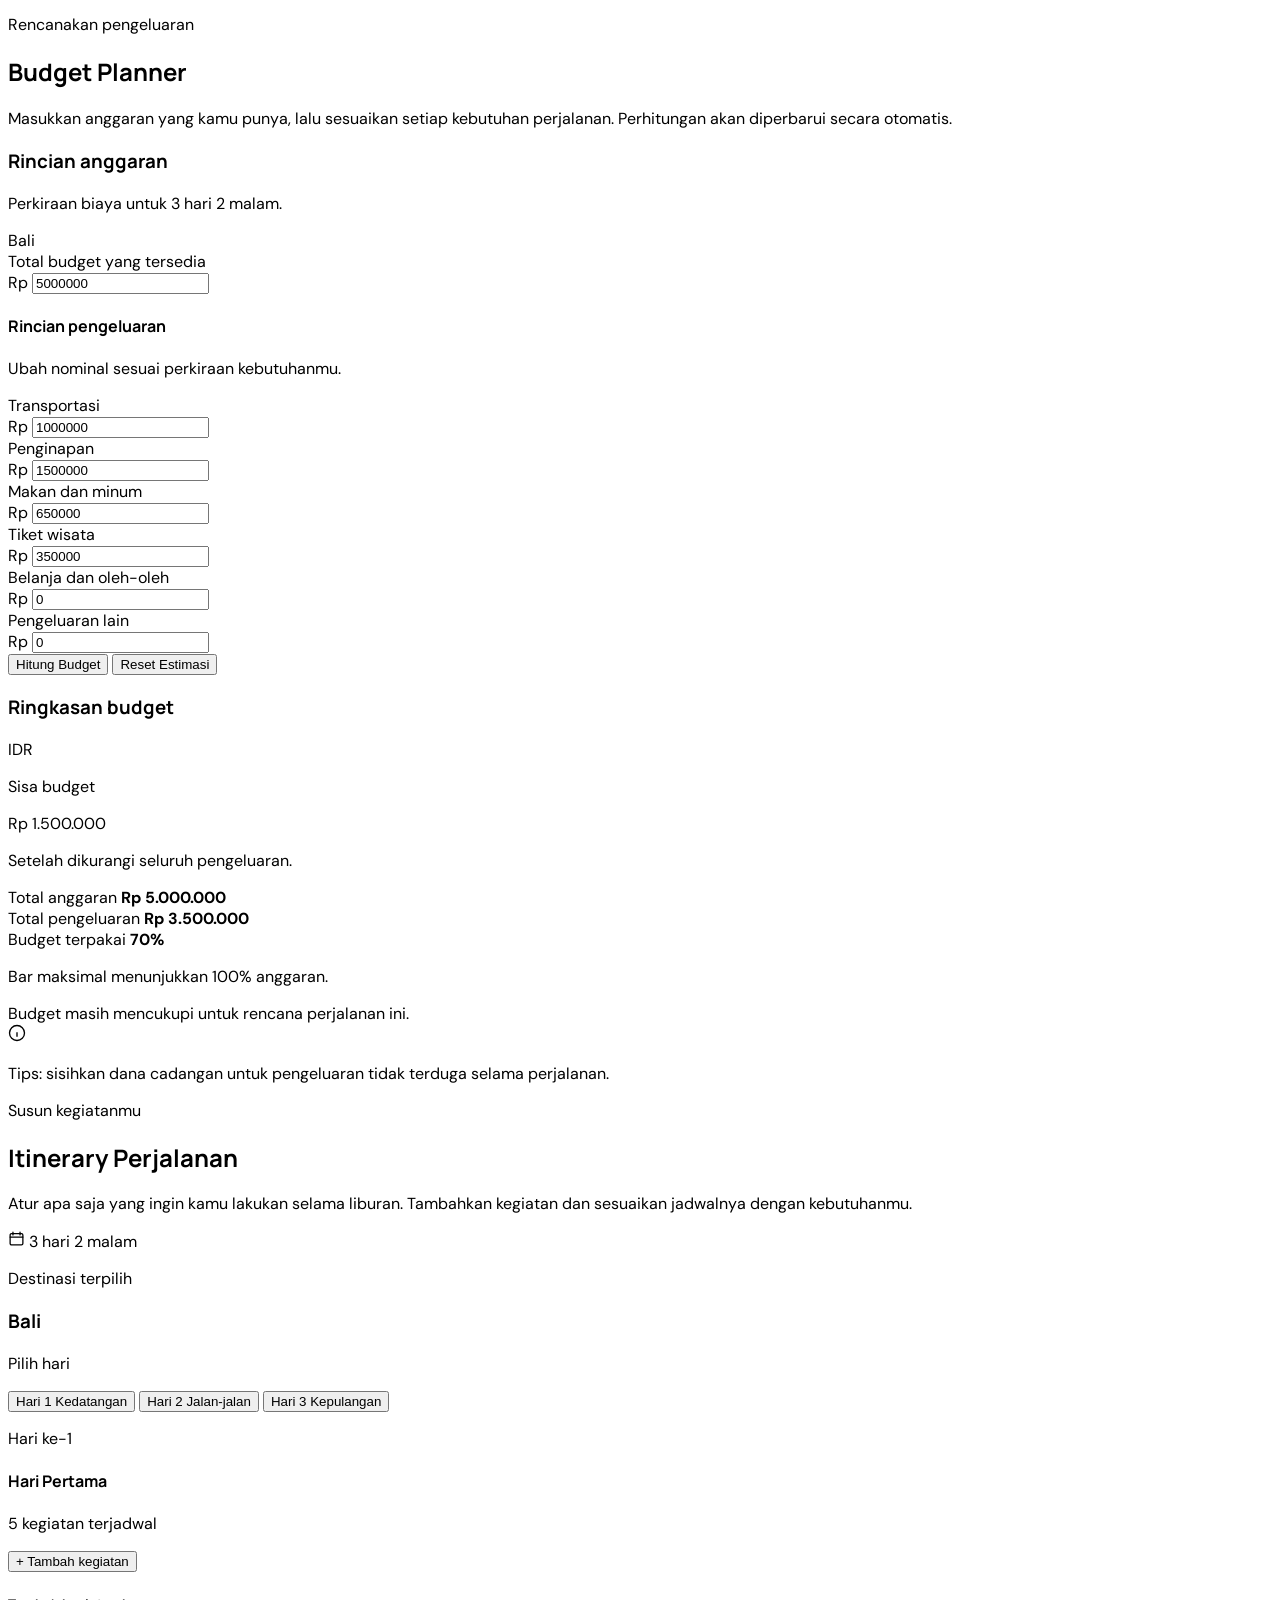
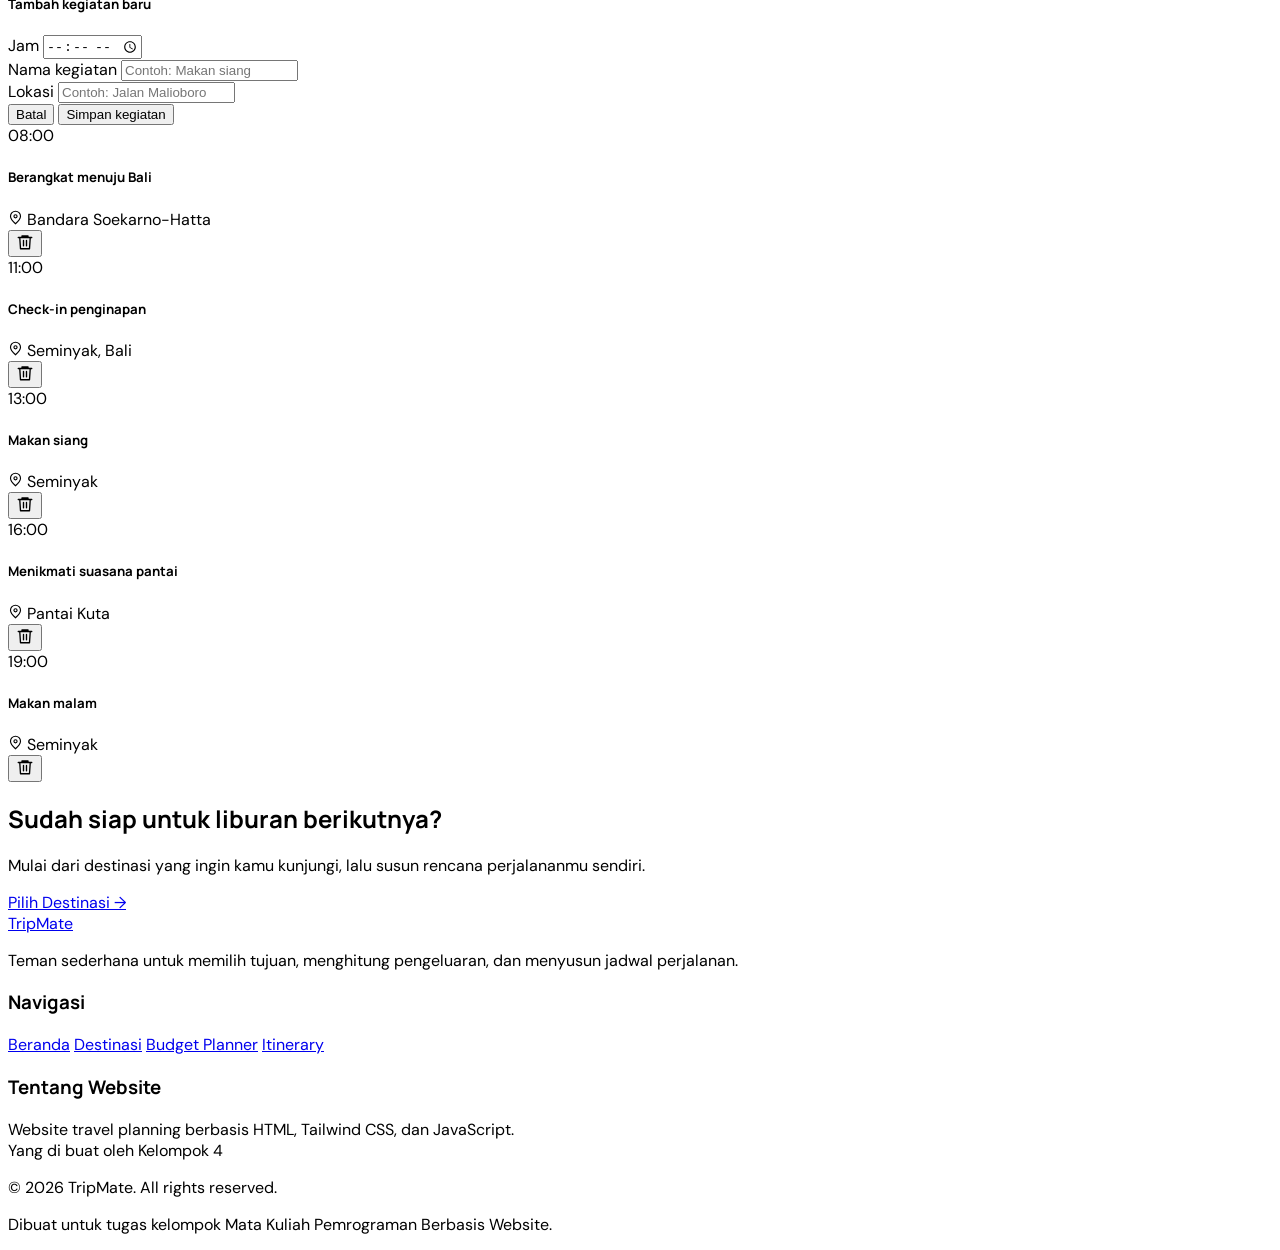
==== commit 6b989f5a: "update" ====
--- a/index.html
+++ b/index.html
@@ -5,631 +5,1124 @@
     <meta name="viewport" content="width=device-width, initial-scale=1.0" />
     <meta
       name="description"
-      content="TripMate adalah website travel planner sederhana untuk memilih destinasi, menghitung budget, dan membuat itinerary perjalanan."
+      content="TripMate membantu kamu memilih destinasi, menghitung anggaran, dan menyusun itinerary liburan."
     />
-    <title>TripMate - Travel Planner</title>
-    <link rel="preconnect" href="https://images.unsplash.com" />
+    <title>TripMate | Rencanakan Liburanmu</title>
+
+    <link rel="preconnect" href="https://fonts.googleapis.com" />
+    <link rel="preconnect" href="https://fonts.gstatic.com" crossorigin />
+    <link
+      href="https://fonts.googleapis.com/css2?family=DM+Sans:wght@400;500;600;700&family=Manrope:wght@400;500;600;700;800&display=swap"
+      rel="stylesheet"
+    />
+
+    <script src="https://cdn.jsdelivr.net/npm/@tailwindcss/browser@4"></script>
     <link rel="stylesheet" href="style.css" />
+    <script src="script.js" defer></script>
   </head>
 
-  <body>
-    <header class="header" id="header">
-      <div class="container navbar">
-        <a href="#home" class="brand">
-          <span class="brand-icon">✈</span>
-          <span>TripMate</span>
+  <body class="bg-white text-slate-800 antialiased">
+    <header
+      class="sticky top-0 z-50 border-b border-slate-100 bg-white/95 backdrop-blur-md"
+    >
+      <div
+        class="mx-auto flex h-18 max-w-7xl items-center justify-between px-5 sm:px-8 lg:px-10"
+      >
+        <a
+          href="#home"
+          class="flex items-center gap-2.5 text-xl font-extrabold tracking-tight text-slate-900"
+        >
+          <span
+            class="flex h-9 w-9 items-center justify-center rounded-xl bg-teal-700 text-white"
+          >
+            <svg
+              xmlns="http://www.w3.org/2000/svg"
+              width="21"
+              height="21"
+              viewBox="0 0 24 24"
+              fill="none"
+              stroke="currentColor"
+              stroke-width="1.8"
+              stroke-linecap="round"
+              stroke-linejoin="round"
+            >
+              <path
+                d="M17.8 19.2 16 11l4.3-4.3a2.1 2.1 0 0 0-3-3L13 8l-8.2-1.8L2 9l7.2 3.8L6 16l-3-.5L1 17.5 6.5 23l2-2-1-3 3.2-3.2 3.8 7.2z"
+                transform="translate(1 -1) scale(.92)"
+              />
+            </svg>
+          </span>
+          Trip<span class="text-teal-700">Mate</span>
         </a>
 
+        <nav
+          class="hidden items-center gap-9 md:flex"
+          aria-label="Navigasi utama"
+        >
+          <a
+            href="#home"
+            class="text-sm font-semibold text-teal-700 transition hover:text-teal-800"
+            >Beranda</a
+          >
+          <a
+            href="#destinasi"
+            class="text-sm font-medium text-slate-600 transition hover:text-teal-700"
+            >Destinasi</a
+          >
+          <a
+            href="#budget"
+            class="text-sm font-medium text-slate-600 transition hover:text-teal-700"
+            >Budget</a
+          >
+          <a
+            href="#itinerary"
+            class="text-sm font-medium text-slate-600 transition hover:text-teal-700"
+            >Itinerary</a
+          >
+        </nav>
+
+        <a
+          href="#destinasi"
+          class="hidden rounded-lg bg-teal-700 px-5 py-2.5 text-sm font-semibold text-white transition hover:bg-teal-800 md:inline-flex"
+        >
+          Mulai Rencanakan
+        </a>
+
         <button
-          class="menu-toggle"
-          id="menuToggle"
+          id="menuButton"
           type="button"
-          aria-label="Buka menu"
+          aria-label="Buka menu navigasi"
+          aria-controls="mobileMenu"
+          aria-expanded="false"
+          class="inline-flex items-center gap-2 rounded-lg border border-slate-200 px-3 py-2 text-sm font-semibold text-slate-700 md:hidden"
         >
-          <span></span>
-          <span></span>
-          <span></span>
+          <svg
+            xmlns="http://www.w3.org/2000/svg"
+            width="19"
+            height="19"
+            viewBox="0 0 24 24"
+            fill="none"
+            stroke="currentColor"
+            stroke-width="2"
+            stroke-linecap="round"
+          >
+            <path d="M4 7h16M4 12h16M4 17h16" />
+          </svg>
+          <span id="menuButtonLabel">Menu</span>
         </button>
-
-        <nav class="nav-menu" id="navMenu">
-          <a href="#home" class="nav-link active">Home</a>
-          <a href="#destinasi" class="nav-link">Destinasi</a>
-          <a href="#budget" class="nav-link">Budget</a>
-          <a href="#itinerary" class="nav-link">Itinerary</a>
-        </nav>
       </div>
+
+      <nav
+        id="mobileMenu"
+        aria-label="Navigasi mobile"
+        class="hidden border-t border-slate-100 bg-white px-5 py-4 md:hidden"
+      >
+        <div class="flex flex-col gap-1">
+          <a
+            href="#home"
+            class="mobile-link rounded-lg px-3 py-3 text-sm font-semibold text-slate-700 hover:bg-slate-50"
+            >Beranda</a
+          >
+          <a
+            href="#destinasi"
+            class="mobile-link rounded-lg px-3 py-3 text-sm font-semibold text-slate-700 hover:bg-slate-50"
+            >Destinasi</a
+          >
+          <a
+            href="#budget"
+            class="mobile-link rounded-lg px-3 py-3 text-sm font-semibold text-slate-700 hover:bg-slate-50"
+            >Budget</a
+          >
+          <a
+            href="#itinerary"
+            class="mobile-link rounded-lg px-3 py-3 text-sm font-semibold text-slate-700 hover:bg-slate-50"
+            >Itinerary</a
+          >
+        </div>
+      </nav>
     </header>
 
     <main>
-      <section class="hero" id="home">
-        <div class="hero-overlay"></div>
-
-        <div class="container hero-content">
-          <div class="hero-text">
-            <span class="hero-label">YOUR TRAVEL PLANNER</span>
-
-            <h1>
-              Rencanakan perjalanan
-              <span>impianmu.</span>
+      <section id="home" class="bg-[#f8faf9]">
+        <div
+          class="mx-auto grid max-w-7xl items-center gap-12 px-5 py-14 sm:px-8 md:py-20 lg:grid-cols-2 lg:gap-16 lg:px-10 lg:py-24"
+        >
+          <div>
+            <div
+              class="mb-6 inline-flex items-center gap-2 rounded-full border border-teal-100 bg-teal-50 px-4 py-2 text-xs font-semibold text-teal-800"
+            >
+              Travel planner sederhana
+            </div>
+
+            <h1
+              class="max-w-xl text-4xl leading-[1.18] font-extrabold tracking-tight text-slate-900 sm:text-5xl lg:text-[58px]"
+            >
+              Liburan lebih seru kalau rencananya
+              <span class="text-teal-700">jelas.</span>
             </h1>
 
-            <p>
-              Pilih destinasi favorit, atur anggaran perjalanan, dan buat
-              itinerary yang terorganisir dalam satu tempat.
+            <p class="mt-6 max-w-lg text-base leading-8 text-slate-600">
+              Mau pergi ke mana? Mulai dari memilih destinasi, menyiapkan
+              budget, sampai menyusun kegiatan harian. Semuanya bisa kamu
+              rencanakan di sini.
             </p>
 
-            <div class="hero-actions">
-              <a href="#destinasi" class="button button-primary">
-                Mulai Merencanakan
-                <span>→</span>
+            <div class="mt-8 flex flex-col gap-3 sm:flex-row">
+              <a
+                href="#destinasi"
+                class="inline-flex items-center justify-center gap-3 rounded-lg bg-teal-700 px-6 py-3.5 text-sm font-semibold text-white transition hover:bg-teal-800"
+              >
+                Jelajahi Destinasi
+                <span aria-hidden="true">→</span>
               </a>
 
-              <a href="#itinerary" class="button button-secondary">
-                Lihat Itinerary
+              <a
+                href="#budget"
+                class="inline-flex items-center justify-center rounded-lg border border-slate-300 bg-white px-6 py-3.5 text-sm font-semibold text-slate-700 transition hover:border-teal-500 hover:text-teal-700"
+              >
+                Atur Budget
               </a>
             </div>
 
-            <div class="hero-stats">
-              <div class="stat">
-                <strong>4+</strong>
-                <span>Destinasi</span>
-              </div>
-
-              <div class="stat">
-                <strong>100%</strong>
-                <span>Gratis</span>
-              </div>
-
-              <div class="stat">
-                <strong>Mudah</strong>
-                <span>Digunakan</span>
+            <div
+              class="mt-10 flex items-start gap-3 border-t border-slate-200 pt-6"
+            >
+              <span
+                class="flex h-10 w-10 shrink-0 items-center justify-center rounded-full bg-white text-teal-700 shadow-sm"
+              >
+                <svg
+                  xmlns="http://www.w3.org/2000/svg"
+                  width="20"
+                  height="20"
+                  viewBox="0 0 24 24"
+                  fill="none"
+                  stroke="currentColor"
+                  stroke-width="1.8"
+                  stroke-linecap="round"
+                  stroke-linejoin="round"
+                >
+                  <circle cx="12" cy="12" r="9" />
+                  <path d="m8 12 2.5 2.5L16 9" />
+                </svg>
+              </span>
+              <div>
+                <p class="text-sm font-semibold text-slate-800">
+                  Praktis dan mudah digunakan
+                </p>
+                <p class="mt-1 text-sm leading-6 text-slate-500">Kelompok 4</p>
               </div>
             </div>
           </div>
 
-          <div class="hero-card">
-            <div class="hero-card-image">
-              <img
-                src="https://images.unsplash.com/photo-1533669955142-6a73332af4db?auto=format&fit=crop&w=900&q=85"
-                alt="Pemandangan Bali"
-              />
-
-              <span class="hero-card-badge">Rekomendasi</span>
-            </div>
-
-            <div class="hero-card-content">
-              <div>
-                <span class="location-label">INDONESIA</span>
-                <h3>Bali</h3>
-              </div>
-
-              <div class="hero-card-price">
-                <span>Mulai dari</span>
-                <strong>Rp3,5 Jt</strong>
-              </div>
+          <div class="relative">
+            <img
+              src="https://images.unsplash.com/photo-1537996194471-e657df975ab4?auto=format&fit=crop&w=1200&q=85"
+              alt="Pemandangan Pura di Bali"
+              class="h-[340px] w-full rounded-2xl object-cover shadow-lg sm:h-[460px] lg:h-[530px]"
+            />
+
+            <div
+              class="absolute right-4 bottom-4 left-4 rounded-xl border border-white/70 bg-white/95 p-4 shadow-lg backdrop-blur-sm sm:right-auto sm:bottom-7 sm:left-7 sm:min-w-64 sm:p-5"
+            >
+              <div
+                class="flex items-center gap-2 text-xs font-medium text-slate-500"
+              >
+                <svg
+                  xmlns="http://www.w3.org/2000/svg"
+                  width="15"
+                  height="15"
+                  viewBox="0 0 24 24"
+                  fill="none"
+                  stroke="currentColor"
+                  stroke-width="1.8"
+                >
+                  <path d="M20 10c0 5-8 12-8 12S4 15 4 10a8 8 0 1 1 16 0Z" />
+                  <circle cx="12" cy="10" r="2.5" />
+                </svg>
+                Bali, Indonesia
+              </div>
+              <p class="mt-2 text-lg font-bold text-slate-900">
+                Jelajahi Pulau Dewata
+              </p>
+              <p class="mt-1 text-sm text-slate-500">
+                Pantai, budaya, dan kuliner.
+              </p>
             </div>
           </div>
         </div>
-
-        <div class="scroll-indicator">
-          <span>SCROLL</span>
-          <div class="scroll-line"></div>
-        </div>
       </section>
 
-      <section class="section destinations-section" id="destinasi">
-        <div class="container">
-          <div class="section-heading">
+      <section id="destinasi" class="py-18 sm:py-22">
+        <div class="mx-auto max-w-7xl px-5 sm:px-8 lg:px-10">
+          <div
+            class="mb-9 flex flex-col justify-between gap-4 md:flex-row md:items-end"
+          >
             <div>
-              <span class="section-label">EXPLORE</span>
-              <h2>Pilih Destinasi</h2>
+              <p class="mb-3 text-sm font-semibold text-teal-700">
+                Temukan tempat liburanmu
+              </p>
+              <h2
+                class="text-3xl font-bold tracking-tight text-slate-900 sm:text-4xl"
+              >
+                Destinasi pilihan
+              </h2>
+              <p
+                class="mt-3 max-w-xl text-sm leading-7 text-slate-600 sm:text-base"
+              >
+                Beberapa pilihan kota yang bisa kamu jadikan tujuan perjalanan
+                berikutnya.
+              </p>
             </div>
-
-            <p>
-              Temukan destinasi yang sesuai dengan rencana perjalanan dan budget
-              yang kamu miliki.
+            <p class="text-sm text-slate-500">
+              Pilih salah satu untuk mulai merencanakan.
             </p>
           </div>
 
-          <div class="destination-grid" id="destinationGrid">
+          <div class="grid gap-6 sm:grid-cols-2 xl:grid-cols-4">
             <article
-              class="destination-card"
               data-destination="Bali"
               data-transport="1000000"
               data-hotel="1500000"
               data-food="650000"
               data-attraction="350000"
-            >
-              <div class="destination-image">
+              class="destination-card overflow-hidden rounded-xl border border-slate-200 bg-white transition hover:-translate-y-1 hover:shadow-lg"
+            >
+              <div class="relative overflow-hidden">
                 <img
-                  src="https://images.unsplash.com/photo-1537996194471-e657df975ab4?auto=format&fit=crop&w=900&q=85"
-                  alt="Bali"
+                  src="https://images.unsplash.com/photo-1537996194471-e657df975ab4?auto=format&fit=crop&w=800&q=85"
+                  alt="Pura di Bali"
+                  loading="lazy"
+                  class="h-52 w-full object-cover transition duration-300 hover:scale-105"
                 />
-                <span class="destination-country">Indonesia</span>
-              </div>
-
-              <div class="destination-content">
-                <div class="destination-header">
-                  <div>
-                    <h3>Bali</h3>
-                    <span>Denpasar, Indonesia</span>
-                  </div>
-
-                  <div class="rating">★ 4.9</div>
-                </div>
-
-                <p>
-                  Nikmati wisata pantai, budaya, kuliner, dan keindahan alam
-                  Pulau Dewata.
+                <span
+                  class="absolute top-3 left-3 rounded-md bg-white/95 px-3 py-1.5 text-xs font-medium text-slate-700"
+                  >Indonesia</span
+                >
+              </div>
+              <div class="p-5">
+                <h3 class="text-xl font-bold text-slate-900">Bali</h3>
+                <p class="mt-2 min-h-16 text-sm leading-6 text-slate-600">
+                  Pantai yang indah, wisata budaya, dan beragam pilihan kuliner.
                 </p>
-
-                <div class="destination-footer">
-                  <div>
-                    <span>Estimasi perjalanan</span>
-                    <strong>Rp3.500.000</strong>
-                  </div>
-
-                  <button class="choose-destination" type="button">
-                    Pilih
+                <div class="mt-5 border-t border-slate-100 pt-4">
+                  <p class="text-xs text-slate-500">Estimasi 3 hari 2 malam</p>
+                  <p class="mt-1 text-lg font-bold text-slate-900">
+                    Rp3.500.000
+                  </p>
+                  <button
+                    type="button"
+                    aria-pressed="true"
+                    class="choose-destination mt-4 w-full rounded-lg border border-slate-200 bg-white px-4 py-2.5 text-sm font-semibold text-slate-700 transition hover:bg-teal-50"
+                  >
+                    Pilih destinasi
                   </button>
                 </div>
               </div>
             </article>
 
             <article
-              class="destination-card"
               data-destination="Yogyakarta"
               data-transport="650000"
               data-hotel="900000"
               data-food="550000"
               data-attraction="400000"
-            >
-              <div class="destination-image">
+              class="destination-card overflow-hidden rounded-xl border border-slate-200 bg-white transition hover:-translate-y-1 hover:shadow-lg"
+            >
+              <div class="relative overflow-hidden">
                 <img
-                  src="https://images.unsplash.com/photo-1584810359583-96fc3448beaa?auto=format&fit=crop&w=900&q=85"
-                  alt="Yogyakarta"
+                  src="https://images.unsplash.com/photo-1584810359583-96fc3448beaa?auto=format&fit=crop&w=800&q=85"
+                  alt="Candi di Yogyakarta"
+                  loading="lazy"
+                  class="h-52 w-full object-cover transition duration-300 hover:scale-105"
                 />
-                <span class="destination-country">Indonesia</span>
-              </div>
-
-              <div class="destination-content">
-                <div class="destination-header">
-                  <div>
-                    <h3>Yogyakarta</h3>
-                    <span>DIY, Indonesia</span>
-                  </div>
-
-                  <div class="rating">★ 4.8</div>
-                </div>
-
-                <p>
-                  Jelajahi kota budaya dengan wisata sejarah, kuliner, dan
-                  suasana yang nyaman.
+                <span
+                  class="absolute top-3 left-3 rounded-md bg-white/95 px-3 py-1.5 text-xs font-medium text-slate-700"
+                  >Indonesia</span
+                >
+              </div>
+              <div class="p-5">
+                <h3 class="text-xl font-bold text-slate-900">Yogyakarta</h3>
+                <p class="mt-2 min-h-16 text-sm leading-6 text-slate-600">
+                  Jelajahi candi, Malioboro, suasana kota, dan wisata sejarah.
                 </p>
-
-                <div class="destination-footer">
-                  <div>
-                    <span>Estimasi perjalanan</span>
-                    <strong>Rp2.500.000</strong>
-                  </div>
-
-                  <button class="choose-destination" type="button">
-                    Pilih
+                <div class="mt-5 border-t border-slate-100 pt-4">
+                  <p class="text-xs text-slate-500">Estimasi 3 hari 2 malam</p>
+                  <p class="mt-1 text-lg font-bold text-slate-900">
+                    Rp2.500.000
+                  </p>
+                  <button
+                    type="button"
+                    aria-pressed="false"
+                    class="choose-destination mt-4 w-full rounded-lg border border-slate-200 bg-white px-4 py-2.5 text-sm font-semibold text-slate-700 transition hover:bg-teal-50"
+                  >
+                    Pilih destinasi
                   </button>
                 </div>
               </div>
             </article>
 
             <article
-              class="destination-card"
               data-destination="Bandung"
               data-transport="500000"
               data-hotel="750000"
               data-food="450000"
               data-attraction="300000"
-            >
-              <div class="destination-image">
+              class="destination-card overflow-hidden rounded-xl border border-slate-200 bg-white transition hover:-translate-y-1 hover:shadow-lg"
+            >
+              <div class="relative overflow-hidden">
                 <img
-                  src="https://images.unsplash.com/photo-1596422846543-75c6fc197f07?auto=format&fit=crop&w=900&q=85"
-                  alt="Bandung"
+                  src="https://images.unsplash.com/photo-1596422846543-75c6fc197f07?auto=format&fit=crop&w=800&q=85"
+                  alt="Suasana wisata Bandung"
+                  loading="lazy"
+                  class="h-52 w-full object-cover transition duration-300 hover:scale-105"
                 />
-                <span class="destination-country">Indonesia</span>
-              </div>
-
-              <div class="destination-content">
-                <div class="destination-header">
-                  <div>
-                    <h3>Bandung</h3>
-                    <span>Jawa Barat, Indonesia</span>
-                  </div>
-
-                  <div class="rating">★ 4.7</div>
-                </div>
-
-                <p>
-                  Cocok untuk wisata alam, kuliner, belanja, dan menikmati
-                  suasana pegunungan.
+                <span
+                  class="absolute top-3 left-3 rounded-md bg-white/95 px-3 py-1.5 text-xs font-medium text-slate-700"
+                  >Indonesia</span
+                >
+              </div>
+              <div class="p-5">
+                <h3 class="text-xl font-bold text-slate-900">Bandung</h3>
+                <p class="mt-2 min-h-16 text-sm leading-6 text-slate-600">
+                  Nikmati udara sejuk, tempat wisata alam, kafe, dan kuliner.
                 </p>
-
-                <div class="destination-footer">
-                  <div>
-                    <span>Estimasi perjalanan</span>
-                    <strong>Rp2.000.000</strong>
-                  </div>
-
-                  <button class="choose-destination" type="button">
-                    Pilih
+                <div class="mt-5 border-t border-slate-100 pt-4">
+                  <p class="text-xs text-slate-500">Estimasi 3 hari 2 malam</p>
+                  <p class="mt-1 text-lg font-bold text-slate-900">
+                    Rp2.000.000
+                  </p>
+                  <button
+                    type="button"
+                    aria-pressed="false"
+                    class="choose-destination mt-4 w-full rounded-lg border border-slate-200 bg-white px-4 py-2.5 text-sm font-semibold text-slate-700 transition hover:bg-teal-50"
+                  >
+                    Pilih destinasi
                   </button>
                 </div>
               </div>
             </article>
 
             <article
-              class="destination-card"
               data-destination="Tokyo"
               data-transport="4000000"
               data-hotel="2000000"
               data-food="1200000"
               data-attraction="800000"
-            >
-              <div class="destination-image">
+              class="destination-card overflow-hidden rounded-xl border border-slate-200 bg-white transition hover:-translate-y-1 hover:shadow-lg"
+            >
+              <div class="relative overflow-hidden">
                 <img
-                  src="https://images.unsplash.com/photo-1540959733332-eab4deabeeaf?auto=format&fit=crop&w=900&q=85"
-                  alt="Tokyo"
+                  src="https://images.unsplash.com/photo-1540959733332-eab4deabeeaf?auto=format&fit=crop&w=800&q=85"
+                  alt="Pemandangan Tokyo di Jepang"
+                  loading="lazy"
+                  class="h-52 w-full object-cover transition duration-300 hover:scale-105"
                 />
-                <span class="destination-country">Jepang</span>
-              </div>
-
-              <div class="destination-content">
-                <div class="destination-header">
-                  <div>
-                    <h3>Tokyo</h3>
-                    <span>Tokyo, Jepang</span>
-                  </div>
-
-                  <div class="rating">★ 4.9</div>
-                </div>
-
-                <p>
-                  Rasakan kombinasi teknologi modern, budaya tradisional,
-                  kuliner, dan kehidupan kota.
+                <span
+                  class="absolute top-3 left-3 rounded-md bg-white/95 px-3 py-1.5 text-xs font-medium text-slate-700"
+                  >Jepang</span
+                >
+              </div>
+              <div class="p-5">
+                <h3 class="text-xl font-bold text-slate-900">Tokyo</h3>
+                <p class="mt-2 min-h-16 text-sm leading-6 text-slate-600">
+                  Pengalaman kota modern dengan budaya Jepang yang unik.
                 </p>
-
-                <div class="destination-footer">
-                  <div>
-                    <span>Estimasi perjalanan</span>
-                    <strong>Rp8.000.000</strong>
-                  </div>
-
-                  <button class="choose-destination" type="button">
-                    Pilih
+                <div class="mt-5 border-t border-slate-100 pt-4">
+                  <p class="text-xs text-slate-500">Estimasi 3 hari 2 malam</p>
+                  <p class="mt-1 text-lg font-bold text-slate-900">
+                    Rp8.000.000
+                  </p>
+                  <button
+                    type="button"
+                    aria-pressed="false"
+                    class="choose-destination mt-4 w-full rounded-lg border border-slate-200 bg-white px-4 py-2.5 text-sm font-semibold text-slate-700 transition hover:bg-teal-50"
+                  >
+                    Pilih destinasi
                   </button>
                 </div>
               </div>
             </article>
           </div>
+
+          <p class="mt-5 text-xs leading-6 text-slate-500">
+            Harga di atas merupakan estimasi contoh untuk satu orang, bukan
+            harga pemesanan atau penawaran real-time. Biaya sebenarnya dapat
+            berubah sesuai tanggal, lokasi keberangkatan, dan kebutuhan
+            perjalanan.
+          </p>
         </div>
       </section>
 
-      <section class="section budget-section" id="budget">
-        <div class="container">
-          <div class="section-heading budget-heading">
-            <div>
-              <span class="section-label">PLAN YOUR MONEY</span>
-              <h2>Budget Planner</h2>
-            </div>
-
-            <p>
-              Hitung seluruh estimasi biaya perjalanan agar pengeluaran tetap
-              sesuai dengan budget.
+      <section id="budget" class="bg-slate-50 py-18 sm:py-22">
+        <div class="mx-auto max-w-7xl px-5 sm:px-8 lg:px-10">
+          <div class="mb-9">
+            <p class="mb-3 text-sm font-semibold text-teal-700">
+              Rencanakan pengeluaran
+            </p>
+            <h2
+              class="text-3xl font-bold tracking-tight text-slate-900 sm:text-4xl"
+            >
+              Budget Planner
+            </h2>
+            <p
+              class="mt-3 max-w-2xl text-sm leading-7 text-slate-600 sm:text-base"
+            >
+              Masukkan anggaran yang kamu punya, lalu sesuaikan setiap kebutuhan
+              perjalanan. Perhitungan akan diperbarui secara otomatis.
             </p>
           </div>
 
-          <div class="budget-layout">
-            <div class="budget-form-card">
-              <div class="card-heading">
+          <div
+            class="grid items-start gap-6 lg:grid-cols-[minmax(0,1.5fr)_minmax(300px,1fr)]"
+          >
+            <div
+              class="rounded-xl border border-slate-200 bg-white p-5 shadow-sm sm:p-8"
+            >
+              <div
+                class="mb-7 flex flex-wrap items-center justify-between gap-3 border-b border-slate-100 pb-5"
+              >
                 <div>
-                  <span class="card-number">01</span>
-                  <h3>Rencana Anggaran</h3>
-                </div>
-
-                <span class="selected-destination" id="selectedDestination">
-                  Belum memilih destinasi
-                </span>
-              </div>
-
-              <div class="input-group budget-main-input">
-                <label for="totalBudget">Total Budget</label>
-
-                <div class="currency-input">
-                  <span>Rp</span>
+                  <h3 class="text-lg font-bold text-slate-900">
+                    Rincian anggaran
+                  </h3>
+                  <p class="mt-1 text-sm text-slate-500">
+                    Perkiraan biaya untuk 3 hari 2 malam.
+                  </p>
+                </div>
+                <span
+                  id="budgetDestination"
+                  class="rounded-full bg-teal-50 px-3 py-1.5 text-xs font-semibold text-teal-800"
+                  >Bali</span
+                >
+              </div>
+
+              <div class="mb-7">
+                <label
+                  for="totalBudget"
+                  class="mb-2 block text-sm font-semibold text-slate-700"
+                  >Total budget yang tersedia</label
+                >
+                <div class="relative">
+                  <span
+                    class="pointer-events-none absolute top-1/2 left-4 -translate-y-1/2 text-sm font-medium text-slate-500"
+                    >Rp</span
+                  >
                   <input
+                    id="totalBudget"
                     type="number"
-                    id="totalBudget"
                     min="0"
-                    placeholder="5000000"
+                    step="1000"
                     value="5000000"
+                    inputmode="numeric"
+                    class="w-full rounded-lg border border-slate-300 bg-white py-3.5 pr-4 pl-12 text-base font-semibold text-slate-900 outline-none transition focus:border-teal-600 focus:ring-2 focus:ring-teal-100"
                   />
                 </div>
               </div>
 
-              <div class="expense-grid">
-                <div class="input-group">
-                  <label for="transport">Transportasi</label>
-                  <div class="currency-input">
-                    <span>Rp</span>
+              <div class="mb-4">
+                <h4 class="font-semibold text-slate-800">
+                  Rincian pengeluaran
+                </h4>
+                <p class="mt-1 text-sm text-slate-500">
+                  Ubah nominal sesuai perkiraan kebutuhanmu.
+                </p>
+              </div>
+
+              <div class="grid gap-5 sm:grid-cols-2">
+                <div>
+                  <label
+                    for="transport"
+                    class="mb-2 block text-sm font-medium text-slate-700"
+                    >Transportasi</label
+                  >
+                  <div class="relative">
+                    <span
+                      class="pointer-events-none absolute top-1/2 left-4 -translate-y-1/2 text-sm text-slate-400"
+                      >Rp</span
+                    >
                     <input
+                      id="transport"
                       type="number"
-                      id="transport"
                       min="0"
+                      step="1000"
                       value="1000000"
+                      inputmode="numeric"
+                      class="budget-input w-full rounded-lg border border-slate-300 bg-white px-4 py-3 pl-12 text-sm outline-none transition focus:border-teal-600 focus:ring-2 focus:ring-teal-100"
                     />
                   </div>
                 </div>
 
-                <div class="input-group">
-                  <label for="hotel">Hotel</label>
-                  <div class="currency-input">
-                    <span>Rp</span>
-                    <input type="number" id="hotel" min="0" value="1500000" />
-                  </div>
-                </div>
-
-                <div class="input-group">
-                  <label for="food">Makanan</label>
-                  <div class="currency-input">
-                    <span>Rp</span>
-                    <input type="number" id="food" min="0" value="750000" />
-                  </div>
-                </div>
-
-                <div class="input-group">
-                  <label for="attraction">Tiket Wisata</label>
-                  <div class="currency-input">
-                    <span>Rp</span>
+                <div>
+                  <label
+                    for="hotel"
+                    class="mb-2 block text-sm font-medium text-slate-700"
+                    >Penginapan</label
+                  >
+                  <div class="relative">
+                    <span
+                      class="pointer-events-none absolute top-1/2 left-4 -translate-y-1/2 text-sm text-slate-400"
+                      >Rp</span
+                    >
                     <input
+                      id="hotel"
                       type="number"
-                      id="attraction"
                       min="0"
-                      value="500000"
+                      step="1000"
+                      value="1500000"
+                      inputmode="numeric"
+                      class="budget-input w-full rounded-lg border border-slate-300 bg-white px-4 py-3 pl-12 text-sm outline-none transition focus:border-teal-600 focus:ring-2 focus:ring-teal-100"
                     />
                   </div>
                 </div>
 
-                <div class="input-group">
-                  <label for="shopping">Belanja</label>
-                  <div class="currency-input">
-                    <span>Rp</span>
-                    <input type="number" id="shopping" min="0" value="0" />
+                <div>
+                  <label
+                    for="food"
+                    class="mb-2 block text-sm font-medium text-slate-700"
+                    >Makan dan minum</label
+                  >
+                  <div class="relative">
+                    <span
+                      class="pointer-events-none absolute top-1/2 left-4 -translate-y-1/2 text-sm text-slate-400"
+                      >Rp</span
+                    >
+                    <input
+                      id="food"
+                      type="number"
+                      min="0"
+                      step="1000"
+                      value="650000"
+                      inputmode="numeric"
+                      class="budget-input w-full rounded-lg border border-slate-300 bg-white px-4 py-3 pl-12 text-sm outline-none transition focus:border-teal-600 focus:ring-2 focus:ring-teal-100"
+                    />
                   </div>
                 </div>
 
-                <div class="input-group">
-                  <label for="otherExpense">Lain-lain</label>
-                  <div class="currency-input">
-                    <span>Rp</span>
-                    <input type="number" id="otherExpense" min="0" value="0" />
+                <div>
+                  <label
+                    for="attraction"
+                    class="mb-2 block text-sm font-medium text-slate-700"
+                    >Tiket wisata</label
+                  >
+                  <div class="relative">
+                    <span
+                      class="pointer-events-none absolute top-1/2 left-4 -translate-y-1/2 text-sm text-slate-400"
+                      >Rp</span
+                    >
+                    <input
+                      id="attraction"
+                      type="number"
+                      min="0"
+                      step="1000"
+                      value="350000"
+                      inputmode="numeric"
+                      class="budget-input w-full rounded-lg border border-slate-300 bg-white px-4 py-3 pl-12 text-sm outline-none transition focus:border-teal-600 focus:ring-2 focus:ring-teal-100"
+                    />
                   </div>
                 </div>
-              </div>
-
-              <button
-                id="calculateBudget"
-                class="button calculate-button"
-                type="button"
-              >
-                Hitung Budget
-                <span>→</span>
-              </button>
+
+                <div>
+                  <label
+                    for="shopping"
+                    class="mb-2 block text-sm font-medium text-slate-700"
+                    >Belanja dan oleh-oleh</label
+                  >
+                  <div class="relative">
+                    <span
+                      class="pointer-events-none absolute top-1/2 left-4 -translate-y-1/2 text-sm text-slate-400"
+                      >Rp</span
+                    >
+                    <input
+                      id="shopping"
+                      type="number"
+                      min="0"
+                      step="1000"
+                      value="0"
+                      inputmode="numeric"
+                      class="budget-input w-full rounded-lg border border-slate-300 bg-white px-4 py-3 pl-12 text-sm outline-none transition focus:border-teal-600 focus:ring-2 focus:ring-teal-100"
+                    />
+                  </div>
+                </div>
+
+                <div>
+                  <label
+                    for="otherExpense"
+                    class="mb-2 block text-sm font-medium text-slate-700"
+                    >Pengeluaran lain</label
+                  >
+                  <div class="relative">
+                    <span
+                      class="pointer-events-none absolute top-1/2 left-4 -translate-y-1/2 text-sm text-slate-400"
+                      >Rp</span
+                    >
+                    <input
+                      id="otherExpense"
+                      type="number"
+                      min="0"
+                      step="1000"
+                      value="0"
+                      inputmode="numeric"
+                      class="budget-input w-full rounded-lg border border-slate-300 bg-white px-4 py-3 pl-12 text-sm outline-none transition focus:border-teal-600 focus:ring-2 focus:ring-teal-100"
+                    />
+                  </div>
+                </div>
+              </div>
+
+              <div
+                class="mt-7 flex flex-wrap items-center gap-3 border-t border-slate-100 pt-6"
+              >
+                <button
+                  id="calculateBudget"
+                  type="button"
+                  class="rounded-lg bg-teal-700 px-6 py-3 text-sm font-semibold text-white transition hover:bg-teal-800"
+                >
+                  Hitung Budget
+                </button>
+                <button
+                  id="resetBudget"
+                  type="button"
+                  class="rounded-lg border border-slate-300 px-5 py-3 text-sm font-semibold text-slate-600 transition hover:bg-slate-50"
+                >
+                  Reset Estimasi
+                </button>
+              </div>
             </div>
 
-            <aside class="budget-summary">
-              <span class="summary-label">RINGKASAN</span>
-
-              <h3>Budget Perjalanan</h3>
-
-              <div class="summary-chart">
-                <div class="budget-circle" id="budgetCircle">
-                  <div>
-                    <span>Sisa Budget</span>
-                    <strong id="remainingBudgetCircle">25%</strong>
-                  </div>
-                </div>
-              </div>
-
-              <div class="summary-list">
-                <div class="summary-item">
-                  <span>Total Budget</span>
-                  <strong id="summaryBudget">Rp5.000.000</strong>
-                </div>
-
-                <div class="summary-item">
-                  <span>Pengeluaran</span>
-                  <strong id="summaryExpense">Rp3.750.000</strong>
-                </div>
-
-                <div class="summary-divider"></div>
-
-                <div class="summary-item total">
-                  <span>Sisa Budget</span>
-                  <strong id="summaryRemaining">Rp1.250.000</strong>
-                </div>
-              </div>
-
-              <div class="budget-status safe" id="budgetStatus">
-                Budget kamu masih aman.
+            <aside
+              class="rounded-xl border border-slate-200 bg-white p-5 shadow-sm sm:p-8"
+            >
+              <div class="flex items-center justify-between">
+                <h3 class="text-lg font-bold text-slate-900">
+                  Ringkasan budget
+                </h3>
+                <span
+                  class="rounded-full bg-slate-100 px-3 py-1 text-xs font-medium text-slate-600"
+                  >IDR</span
+                >
+              </div>
+
+              <div class="mt-7 rounded-xl bg-teal-50 p-5">
+                <p class="text-sm font-medium text-teal-800">Sisa budget</p>
+                <p
+                  id="summaryRemaining"
+                  class="mt-2 break-all text-3xl font-extrabold tracking-tight text-teal-800 sm:text-4xl"
+                >
+                  Rp1.500.000
+                </p>
+                <p class="mt-2 text-xs text-teal-700">
+                  Setelah dikurangi seluruh pengeluaran.
+                </p>
+              </div>
+
+              <div class="mt-7 space-y-4">
+                <div class="flex items-center justify-between gap-3 text-sm">
+                  <span class="text-slate-500">Total anggaran</span>
+                  <strong
+                    id="summaryBudget"
+                    class="text-right font-semibold text-slate-800"
+                    >Rp5.000.000</strong
+                  >
+                </div>
+
+                <div class="flex items-center justify-between gap-3 text-sm">
+                  <span class="text-slate-500">Total pengeluaran</span>
+                  <strong
+                    id="summaryExpense"
+                    class="text-right font-semibold text-slate-800"
+                    >Rp3.500.000</strong
+                  >
+                </div>
+              </div>
+
+              <div class="mt-7 border-t border-slate-100 pt-6">
+                <div class="mb-3 flex items-center justify-between text-sm">
+                  <span class="font-medium text-slate-600"
+                    >Budget terpakai</span
+                  >
+                  <strong id="budgetPercentage" class="text-slate-800"
+                    >70%</strong
+                  >
+                </div>
+                <div
+                  id="budgetProgressTrack"
+                  role="progressbar"
+                  aria-label="Persentase budget terpakai"
+                  aria-valuemin="0"
+                  aria-valuemax="100"
+                  aria-valuenow="70"
+                  class="h-2.5 w-full overflow-hidden rounded-full bg-slate-100"
+                >
+                  <div
+                    id="budgetProgress"
+                    class="h-full w-[70%] rounded-full bg-teal-600 transition-all duration-300"
+                  ></div>
+                </div>
+                <p class="mt-2 text-xs text-slate-400">
+                  Bar maksimal menunjukkan 100% anggaran.
+                </p>
+              </div>
+
+              <div
+                id="budgetStatus"
+                role="status"
+                class="mt-7 rounded-lg border border-teal-100 bg-teal-50 p-4 text-sm leading-6 text-teal-800"
+              >
+                Budget masih mencukupi untuk rencana ini.
+              </div>
+
+              <div
+                class="mt-6 flex items-start gap-3 rounded-lg bg-slate-50 p-4"
+              >
+                <svg
+                  xmlns="http://www.w3.org/2000/svg"
+                  class="mt-0.5 shrink-0 text-slate-400"
+                  width="18"
+                  height="18"
+                  viewBox="0 0 24 24"
+                  fill="none"
+                  stroke="currentColor"
+                  stroke-width="1.8"
+                >
+                  <circle cx="12" cy="12" r="10" />
+                  <path d="M12 11v6M12 7h.01" />
+                </svg>
+                <p class="text-xs leading-6 text-slate-500">
+                  Tips: sisihkan dana cadangan untuk pengeluaran tidak terduga
+                  selama perjalanan.
+                </p>
               </div>
             </aside>
           </div>
         </div>
       </section>
 
-      <section class="section itinerary-section" id="itinerary">
-        <div class="container">
-          <div class="section-heading">
+      <section id="itinerary" class="py-18 sm:py-22">
+        <div class="mx-auto max-w-7xl px-5 sm:px-8 lg:px-10">
+          <div
+            class="mb-9 flex flex-col justify-between gap-4 md:flex-row md:items-end"
+          >
             <div>
-              <span class="section-label">YOUR SCHEDULE</span>
-              <h2>Itinerary Perjalanan</h2>
+              <p class="mb-3 text-sm font-semibold text-teal-700">
+                Susun kegiatanmu
+              </p>
+              <h2
+                class="text-3xl font-bold tracking-tight text-slate-900 sm:text-4xl"
+              >
+                Itinerary Perjalanan
+              </h2>
+              <p
+                class="mt-3 max-w-2xl text-sm leading-7 text-slate-600 sm:text-base"
+              >
+                Atur apa saja yang ingin kamu lakukan selama liburan. Tambahkan
+                kegiatan dan sesuaikan jadwalnya dengan kebutuhanmu.
+              </p>
             </div>
-
-            <p>
-              Susun kegiatan perjalanan berdasarkan hari dan waktu agar
-              perjalanan lebih terorganisir.
-            </p>
+            <span
+              class="inline-flex w-fit items-center gap-2 rounded-lg bg-slate-100 px-4 py-2.5 text-sm font-medium text-slate-600"
+            >
+              <svg
+                xmlns="http://www.w3.org/2000/svg"
+                width="17"
+                height="17"
+                viewBox="0 0 24 24"
+                fill="none"
+                stroke="currentColor"
+                stroke-width="1.8"
+                stroke-linecap="round"
+              >
+                <rect x="3" y="5" width="18" height="16" rx="2" />
+                <path d="M7 3v4M17 3v4M3 10h18" />
+              </svg>
+              3 hari 2 malam
+            </span>
           </div>
 
-          <div class="itinerary-layout">
-            <div class="itinerary-sidebar">
-              <span class="sidebar-label">PERJALANAN</span>
-              <h3 id="itineraryDestination">Bali Trip</h3>
-              <p>3 Hari / 2 Malam</p>
-
-              <div class="day-tabs" id="dayTabs">
-                <button class="day-tab active" type="button" data-day="1">
-                  <span>01</span>
+          <div
+            class="overflow-hidden rounded-xl border border-slate-200 bg-white shadow-sm"
+          >
+            <div
+              class="flex flex-col justify-between gap-4 border-b border-slate-200 bg-slate-50 px-5 py-5 sm:flex-row sm:items-center sm:px-8"
+            >
+              <div>
+                <p class="text-xs font-medium text-slate-500">
+                  Destinasi terpilih
+                </p>
+                <h3
+                  id="itineraryDestination"
+                  class="mt-1 text-xl font-bold text-slate-900"
+                >
+                  Bali
+                </h3>
+              </div>
+            </div>
+
+            <div class="grid lg:grid-cols-[240px_minmax(0,1fr)]">
+              <div
+                class="border-b border-slate-200 bg-[#fbfcfc] p-5 sm:p-6 lg:border-r lg:border-b-0"
+              >
+                <p class="mb-4 text-sm font-semibold text-slate-700">
+                  Pilih hari
+                </p>
+
+                <div class="grid grid-cols-3 gap-2 lg:grid-cols-1">
+                  <button
+                    type="button"
+                    data-day="1"
+                    aria-pressed="true"
+                    class="day-tab rounded-lg border border-teal-200 bg-teal-50 p-3 text-left transition sm:p-4"
+                  >
+                    <span class="block text-sm font-semibold text-teal-800"
+                      >Hari 1</span
+                    >
+                    <span class="mt-1 hidden text-xs text-teal-700 sm:block"
+                      >Kedatangan</span
+                    >
+                  </button>
+
+                  <button
+                    type="button"
+                    data-day="2"
+                    aria-pressed="false"
+                    class="day-tab rounded-lg border border-transparent p-3 text-left transition hover:bg-slate-100 sm:p-4"
+                  >
+                    <span class="block text-sm font-semibold text-slate-700"
+                      >Hari 2</span
+                    >
+                    <span class="mt-1 hidden text-xs text-slate-500 sm:block"
+                      >Jalan-jalan</span
+                    >
+                  </button>
+
+                  <button
+                    type="button"
+                    data-day="3"
+                    aria-pressed="false"
+                    class="day-tab rounded-lg border border-transparent p-3 text-left transition hover:bg-slate-100 sm:p-4"
+                  >
+                    <span class="block text-sm font-semibold text-slate-700"
+                      >Hari 3</span
+                    >
+                    <span class="mt-1 hidden text-xs text-slate-500 sm:block"
+                      >Kepulangan</span
+                    >
+                  </button>
+                </div>
+              </div>
+
+              <div class="min-w-0 p-5 sm:p-8">
+                <div
+                  class="flex flex-col justify-between gap-4 border-b border-slate-100 pb-6 sm:flex-row sm:items-center"
+                >
                   <div>
-                    <strong>Hari Pertama</strong>
-                    <small>Kedatangan</small>
+                    <p
+                      id="activeDayLabel"
+                      class="text-xs font-semibold text-teal-700"
+                    >
+                      Hari ke-1
+                    </p>
+                    <h4
+                      id="activeDayTitle"
+                      class="mt-1 text-xl font-bold text-slate-900"
+                    >
+                      Hari Pertama
+                    </h4>
+                    <p id="activityCount" class="mt-1 text-sm text-slate-500">
+                      5 kegiatan terjadwal
+                    </p>
                   </div>
-                </button>
-
-                <button class="day-tab" type="button" data-day="2">
-                  <span>02</span>
-                  <div>
-                    <strong>Hari Kedua</strong>
-                    <small>Eksplorasi</small>
+
+                  <button
+                    id="openActivityForm"
+                    type="button"
+                    aria-expanded="false"
+                    aria-controls="activityForm"
+                    class="inline-flex w-fit items-center justify-center gap-2 rounded-lg bg-teal-700 px-4 py-2.5 text-sm font-semibold text-white transition hover:bg-teal-800"
+                  >
+                    <span class="text-lg leading-none">+</span>
+                    Tambah kegiatan
+                  </button>
+                </div>
+
+                <form
+                  id="activityForm"
+                  class="mt-6 hidden rounded-xl border border-teal-100 bg-teal-50/50 p-5"
+                >
+                  <h5 class="mb-4 text-sm font-bold text-slate-800">
+                    Tambah kegiatan baru
+                  </h5>
+
+                  <div class="grid gap-4 md:grid-cols-[130px_1fr]">
+                    <div>
+                      <label
+                        for="activityTime"
+                        class="mb-2 block text-xs font-semibold text-slate-600"
+                        >Jam</label
+                      >
+                      <input
+                        id="activityTime"
+                        type="time"
+                        required
+                        class="w-full rounded-lg border border-slate-300 bg-white px-3 py-2.5 text-sm outline-none focus:border-teal-600 focus:ring-2 focus:ring-teal-100"
+                      />
+                    </div>
+
+                    <div>
+                      <label
+                        for="activityTitle"
+                        class="mb-2 block text-xs font-semibold text-slate-600"
+                        >Nama kegiatan</label
+                      >
+                      <input
+                        id="activityTitle"
+                        type="text"
+                        maxlength="80"
+                        required
+                        placeholder="Contoh: Makan siang"
+                        class="w-full rounded-lg border border-slate-300 bg-white px-3 py-2.5 text-sm outline-none focus:border-teal-600 focus:ring-2 focus:ring-teal-100"
+                      />
+                    </div>
+
+                    <div class="md:col-span-2">
+                      <label
+                        for="activityLocation"
+                        class="mb-2 block text-xs font-semibold text-slate-600"
+                        >Lokasi</label
+                      >
+                      <input
+                        id="activityLocation"
+                        type="text"
+                        maxlength="100"
+                        required
+                        placeholder="Contoh: Jalan Malioboro"
+                        class="w-full rounded-lg border border-slate-300 bg-white px-3 py-2.5 text-sm outline-none focus:border-teal-600 focus:ring-2 focus:ring-teal-100"
+                      />
+                    </div>
                   </div>
-                </button>
-
-                <button class="day-tab" type="button" data-day="3">
-                  <span>03</span>
-                  <div>
-                    <strong>Hari Ketiga</strong>
-                    <small>Kepulangan</small>
+
+                  <div class="mt-5 flex justify-end gap-3">
+                    <button
+                      id="cancelActivity"
+                      type="button"
+                      class="rounded-lg border border-slate-300 bg-white px-4 py-2.5 text-sm font-semibold text-slate-600 hover:bg-slate-50"
+                    >
+                      Batal
+                    </button>
+                    <button
+                      type="submit"
+                      class="rounded-lg bg-teal-700 px-4 py-2.5 text-sm font-semibold text-white hover:bg-teal-800"
+                    >
+                      Simpan kegiatan
+                    </button>
                   </div>
-                </button>
-              </div>
-            </div>
-
-            <div class="itinerary-content">
-              <div class="itinerary-header">
-                <div>
-                  <span id="activeDayLabel">HARI 01</span>
-                  <h3 id="activeDayTitle">Hari Pertama</h3>
-                </div>
-
-                <button
-                  class="add-activity-button"
-                  id="openActivityForm"
-                  type="button"
-                >
-                  <span>+</span>
-                  Tambah Aktivitas
-                </button>
-              </div>
-
-              <div class="activity-form hidden" id="activityForm">
-                <div class="activity-form-grid">
-                  <div class="input-group">
-                    <label for="activityTime">Waktu</label>
-                    <input type="time" id="activityTime" />
-                  </div>
-
-                  <div class="input-group">
-                    <label for="activityTitle">Aktivitas</label>
-                    <input
-                      type="text"
-                      id="activityTitle"
-                      placeholder="Contoh: Makan siang"
-                    />
-                  </div>
-
-                  <div class="input-group">
-                    <label for="activityLocation">Lokasi</label>
-                    <input
-                      type="text"
-                      id="activityLocation"
-                      placeholder="Contoh: Seminyak"
-                    />
-                  </div>
-                </div>
-
-                <div class="activity-form-actions">
-                  <button
-                    id="cancelActivity"
-                    class="cancel-button"
-                    type="button"
-                  >
-                    Batal
-                  </button>
-
-                  <button id="saveActivity" class="save-button" type="button">
-                    Simpan Aktivitas
-                  </button>
-                </div>
-              </div>
-
-              <div class="timeline" id="timeline"></div>
+                </form>
+
+                <div id="timeline" class="mt-2" aria-live="polite"></div>
+              </div>
             </div>
           </div>
         </div>
       </section>
 
-      <section class="cta-section">
-        <div class="container cta-content">
+      <section class="bg-[#f1f7f5] py-14 sm:py-18">
+        <div
+          class="mx-auto flex max-w-7xl flex-col items-start justify-between gap-6 px-5 sm:px-8 md:flex-row md:items-center lg:px-10"
+        >
           <div>
-            <span>READY TO GO?</span>
-            <h2>Perjalanan terbaik dimulai dari rencana yang baik.</h2>
+            <h2
+              class="text-2xl font-bold tracking-tight text-slate-900 sm:text-3xl"
+            >
+              Sudah siap untuk liburan berikutnya?
+            </h2>
+            <p class="mt-3 max-w-xl text-sm leading-7 text-slate-600">
+              Mulai dari destinasi yang ingin kamu kunjungi, lalu susun rencana
+              perjalananmu sendiri.
+            </p>
           </div>
-
-          <a href="#destinasi" class="button cta-button">
-            Rencanakan Sekarang
-            <span>→</span>
+          <a
+            href="#destinasi"
+            class="inline-flex shrink-0 items-center gap-3 rounded-lg bg-teal-700 px-6 py-3 text-sm font-semibold text-white transition hover:bg-teal-800"
+          >
+            Pilih Destinasi
+            <span aria-hidden="true">→</span>
           </a>
         </div>
       </section>
     </main>
 
-    <footer class="footer">
-      <div class="container footer-content">
-        <div class="footer-brand">
-          <a href="#home" class="brand">
-            <span class="brand-icon">✈</span>
-            <span>TripMate</span>
-          </a>
-
-          <p>
-            Website travel planner sederhana untuk membantu merencanakan
-            perjalanan dengan lebih mudah.
+    <footer class="border-t border-slate-200 bg-white">
+      <div
+        class="mx-auto grid max-w-7xl gap-9 px-5 py-12 sm:grid-cols-2 sm:px-8 lg:grid-cols-[1.7fr_1fr_1fr] lg:px-10"
+      >
+        <div>
+          <a
+            href="#home"
+            class="text-xl font-extrabold tracking-tight text-slate-900"
+            >Trip<span class="text-teal-700">Mate</span></a
+          >
+          <p class="mt-4 max-w-sm text-sm leading-7 text-slate-500">
+            Teman sederhana untuk memilih tujuan, menghitung pengeluaran, dan
+            menyusun jadwal perjalanan.
           </p>
         </div>
 
-        <div class="footer-menu">
-          <span>MENU</span>
-          <a href="#home">Home</a>
-          <a href="#destinasi">Destinasi</a>
-          <a href="#budget">Budget</a>
-          <a href="#itinerary">Itinerary</a>
+        <div>
+          <h3 class="mb-4 text-sm font-bold text-slate-800">Navigasi</h3>
+          <div class="flex flex-col gap-3">
+            <a
+              href="#home"
+              class="w-fit text-sm text-slate-500 hover:text-teal-700"
+              >Beranda</a
+            >
+            <a
+              href="#destinasi"
+              class="w-fit text-sm text-slate-500 hover:text-teal-700"
+              >Destinasi</a
+            >
+            <a
+              href="#budget"
+              class="w-fit text-sm text-slate-500 hover:text-teal-700"
+              >Budget Planner</a
+            >
+            <a
+              href="#itinerary"
+              class="w-fit text-sm text-slate-500 hover:text-teal-700"
+              >Itinerary</a
+            >
+          </div>
         </div>
 
-        <div class="footer-info">
-          <span>TRAVEL PLANNER</span>
-          <p>HTML</p>
-          <p>CSS</p>
-          <p>JavaScript</p>
+        <div>
+          <h3 class="mb-4 text-sm font-bold text-slate-800">Tentang Website</h3>
+          <p class="text-sm leading-7 text-slate-500">
+            Website travel planning berbasis HTML, Tailwind CSS, dan JavaScript.
+            <br />
+            Yang di buat oleh Kelompok 4
+          </p>
         </div>
       </div>
 
-      <div class="container footer-bottom">
-        <p>© 2026 TripMate. Dibuat untuk pembelajaran web.</p>
-        <a href="#home">Kembali ke atas ↑</a>
+      <div class="border-t border-slate-100">
+        <div
+          class="mx-auto flex max-w-7xl flex-col justify-between gap-3 px-5 py-5 text-xs text-slate-500 sm:flex-row sm:px-8 lg:px-10"
+        >
+          <p>
+            © <span id="currentYear">2026</span> TripMate. All rights reserved.
+          </p>
+          <p>
+            Dibuat untuk tugas kelompok Mata Kuliah Pemrograman Berbasis
+            Website.
+          </p>
+        </div>
       </div>
     </footer>
 
-    <div class="toast" id="toast">
+    <div
+      id="toast"
+      role="status"
+      aria-live="polite"
+      class="fixed right-5 bottom-5 z-[100] hidden max-w-sm rounded-lg bg-slate-900 px-5 py-3.5 text-sm font-medium text-white shadow-xl"
+    >
       <span id="toastMessage"></span>
     </div>
-
-    <script src="script.js"></script>
   </body>
 </html>
--- a/style.css
+++ b/style.css
@@ -1,1563 +1,33 @@
-@import url("https://fonts.googleapis.com/css2?family=DM+Sans:wght@400;500;600;700&family=Manrope:wght@500;600;700;800&display=swap");
-
-:root {
-  --background: #f4f3ed;
-  --background-dark: #102f2b;
-  --background-darker: #09231f;
-  --surface: #ffffff;
-  --surface-soft: #ebeae4;
-  --primary: #153d37;
-  --primary-light: #24574f;
-  --accent: #d8ff55;
-  --accent-dark: #bddf42;
-  --text: #162522;
-  --text-muted: #70807c;
-  --text-light: #f6f7f2;
-  --border: #d9ded9;
-  --danger: #c33c3c;
-  --warning: #d59a28;
-  --success: #267a59;
-  --shadow: 0 20px 50px rgba(16, 47, 43, 0.08);
-  --radius-small: 12px;
-  --radius-medium: 20px;
-  --radius-large: 32px;
-  --container: 1200px;
-}
-
-* {
-  margin: 0;
-  padding: 0;
-  box-sizing: border-box;
-}
-
 html {
   scroll-behavior: smooth;
-  scroll-padding-top: 80px;
+  scroll-padding-top: 90px;
 }
 
 body {
   font-family: "DM Sans", sans-serif;
-  background: var(--background);
-  color: var(--text);
-  line-height: 1.6;
-  overflow-x: hidden;
 }
 
-body.menu-open {
-  overflow: hidden;
+h1,
+h2,
+h3,
+h4,
+h5,
+h6 {
+  font-family: "Manrope", sans-serif;
 }
 
-button,
-input {
-  font: inherit;
+input[type="number"] {
+  appearance: textfield;
+  -moz-appearance: textfield;
 }
 
-button,
-a {
-  -webkit-tap-highlight-color: transparent;
+input[type="number"]::-webkit-inner-spin-button,
+input[type="number"]::-webkit-outer-spin-button {
+  -webkit-appearance: none;
+  margin: 0;
 }
 
-button {
-  cursor: pointer;
+::selection {
+  background-color: #ccfbf1;
+  color: #115e59;
 }
-
-a {
-  text-decoration: none;
-  color: inherit;
-}
-
-img {
-  display: block;
-  width: 100%;
-}
-
-.container {
-  width: min(calc(100% - 40px), var(--container));
-  margin-inline: auto;
-}
-
-.header {
-  position: fixed;
-  top: 0;
-  left: 0;
-  right: 0;
-  z-index: 1000;
-  transition:
-    background 0.3s ease,
-    box-shadow 0.3s ease;
-}
-
-.header.scrolled {
-  background: rgba(9, 35, 31, 0.94);
-  backdrop-filter: blur(16px);
-  box-shadow: 0 5px 30px rgba(0, 0, 0, 0.14);
-}
-
-.navbar {
-  height: 82px;
-  display: flex;
-  align-items: center;
-  justify-content: space-between;
-}
-
-.brand {
-  display: inline-flex;
-  align-items: center;
-  gap: 10px;
-  font-family: "Manrope", sans-serif;
-  font-size: 21px;
-  font-weight: 800;
-  color: var(--text-light);
-}
-
-.brand-icon {
-  width: 38px;
-  height: 38px;
-  display: grid;
-  place-items: center;
-  background: var(--accent);
-  color: var(--background-dark);
-  border-radius: 50%;
-  font-size: 18px;
-}
-
-.nav-menu {
-  display: flex;
-  align-items: center;
-  gap: 38px;
-}
-
-.nav-link {
-  position: relative;
-  color: rgba(255, 255, 255, 0.72);
-  font-size: 14px;
-  font-weight: 600;
-  transition: color 0.25s ease;
-}
-
-.nav-link::after {
-  content: "";
-  position: absolute;
-  left: 50%;
-  bottom: -8px;
-  width: 0;
-  height: 2px;
-  background: var(--accent);
-  transform: translateX(-50%);
-  transition: width 0.25s ease;
-}
-
-.nav-link:hover,
-.nav-link.active {
-  color: #ffffff;
-}
-
-.nav-link.active::after {
-  width: 20px;
-}
-
-.menu-toggle {
-  display: none;
-  border: 0;
-  background: transparent;
-  width: 40px;
-  height: 40px;
-  padding: 8px;
-}
-
-.menu-toggle span {
-  display: block;
-  height: 2px;
-  margin: 5px 0;
-  background: white;
-  transition: 0.3s ease;
-}
-
-.hero {
-  min-height: 760px;
-  position: relative;
-  display: flex;
-  align-items: center;
-  background:
-    linear-gradient(
-      90deg,
-      rgba(4, 30, 26, 0.96) 0%,
-      rgba(4, 30, 26, 0.89) 42%,
-      rgba(4, 30, 26, 0.5) 100%
-    ),
-    url("https://images.unsplash.com/photo-1537996194471-e657df975ab4?auto=format&fit=crop&w=2000&q=85")
-      center / cover no-repeat;
-}
-
-.hero-overlay {
-  position: absolute;
-  inset: 0;
-  background: radial-gradient(
-    circle at 70% 45%,
-    rgba(216, 255, 85, 0.09),
-    transparent 32%
-  );
-  pointer-events: none;
-}
-
-.hero-content {
-  position: relative;
-  z-index: 2;
-  display: grid;
-  grid-template-columns: 1.05fr 0.75fr;
-  align-items: center;
-  gap: 90px;
-  padding-top: 82px;
-}
-
-.hero-text {
-  max-width: 660px;
-}
-
-.hero-label,
-.section-label,
-.summary-label,
-.sidebar-label,
-.cta-content > div > span {
-  display: inline-block;
-  font-size: 11px;
-  font-weight: 800;
-  letter-spacing: 2.8px;
-}
-
-.hero-label {
-  color: var(--accent);
-  margin-bottom: 20px;
-}
-
-.hero h1 {
-  max-width: 650px;
-  font-family: "Manrope", sans-serif;
-  font-size: clamp(52px, 6vw, 82px);
-  line-height: 0.98;
-  letter-spacing: -4px;
-  color: white;
-}
-
-.hero h1 span {
-  color: var(--accent);
-}
-
-.hero-text > p {
-  max-width: 570px;
-  margin-top: 28px;
-  color: rgba(255, 255, 255, 0.68);
-  font-size: 17px;
-  line-height: 1.8;
-}
-
-.hero-actions {
-  margin-top: 34px;
-  display: flex;
-  gap: 14px;
-  flex-wrap: wrap;
-}
-
-.button {
-  min-height: 52px;
-  padding: 0 24px;
-  border-radius: 999px;
-  display: inline-flex;
-  align-items: center;
-  justify-content: center;
-  gap: 16px;
-  border: 0;
-  font-size: 14px;
-  font-weight: 700;
-  transition:
-    transform 0.25s ease,
-    background 0.25s ease,
-    color 0.25s ease;
-}
-
-.button:hover {
-  transform: translateY(-2px);
-}
-
-.button-primary {
-  background: var(--accent);
-  color: var(--background-darker);
-}
-
-.button-primary:hover {
-  background: #e3ff7b;
-}
-
-.button-secondary {
-  color: white;
-  border: 1px solid rgba(255, 255, 255, 0.32);
-  background: rgba(255, 255, 255, 0.04);
-}
-
-.button-secondary:hover {
-  background: rgba(255, 255, 255, 0.12);
-}
-
-.hero-stats {
-  display: flex;
-  margin-top: 52px;
-}
-
-.stat {
-  min-width: 118px;
-  padding-right: 30px;
-  margin-right: 30px;
-  border-right: 1px solid rgba(255, 255, 255, 0.16);
-}
-
-.stat:last-child {
-  border-right: 0;
-}
-
-.stat strong {
-  display: block;
-  font-family: "Manrope", sans-serif;
-  color: white;
-  font-size: 20px;
-}
-
-.stat span {
-  color: rgba(255, 255, 255, 0.5);
-  font-size: 12px;
-}
-
-.hero-card {
-  overflow: hidden;
-  border: 1px solid rgba(255, 255, 255, 0.16);
-  border-radius: var(--radius-large);
-  background: rgba(255, 255, 255, 0.08);
-  backdrop-filter: blur(18px);
-  box-shadow: 0 40px 90px rgba(0, 0, 0, 0.23);
-  transform: rotate(2deg);
-}
-
-.hero-card-image {
-  position: relative;
-  height: 390px;
-  overflow: hidden;
-}
-
-.hero-card-image img {
-  height: 100%;
-  object-fit: cover;
-}
-
-.hero-card-badge {
-  position: absolute;
-  top: 20px;
-  left: 20px;
-  padding: 8px 14px;
-  border-radius: 999px;
-  background: var(--accent);
-  color: var(--background-dark);
-  font-size: 11px;
-  font-weight: 800;
-}
-
-.hero-card-content {
-  padding: 23px 24px 26px;
-  display: flex;
-  justify-content: space-between;
-  align-items: flex-end;
-}
-
-.location-label {
-  font-size: 10px;
-  letter-spacing: 2px;
-  color: rgba(255, 255, 255, 0.48);
-}
-
-.hero-card-content h3 {
-  color: white;
-  font-family: "Manrope", sans-serif;
-  font-size: 30px;
-  margin-top: 3px;
-}
-
-.hero-card-price {
-  text-align: right;
-}
-
-.hero-card-price span {
-  display: block;
-  color: rgba(255, 255, 255, 0.5);
-  font-size: 11px;
-}
-
-.hero-card-price strong {
-  color: var(--accent);
-  font-size: 18px;
-}
-
-.scroll-indicator {
-  position: absolute;
-  left: max(30px, calc((100vw - var(--container)) / 2));
-  bottom: 24px;
-  display: flex;
-  align-items: center;
-  gap: 14px;
-  color: rgba(255, 255, 255, 0.34);
-  font-size: 9px;
-  letter-spacing: 2px;
-}
-
-.scroll-line {
-  width: 50px;
-  height: 1px;
-  background: rgba(255, 255, 255, 0.3);
-}
-
-.section {
-  padding: 110px 0;
-}
-
-.section-heading {
-  margin-bottom: 48px;
-  display: flex;
-  align-items: flex-end;
-  justify-content: space-between;
-  gap: 50px;
-}
-
-.section-label {
-  margin-bottom: 9px;
-  color: var(--primary-light);
-}
-
-.section-heading h2 {
-  font-family: "Manrope", sans-serif;
-  font-size: clamp(36px, 5vw, 52px);
-  line-height: 1.1;
-  letter-spacing: -2px;
-}
-
-.section-heading > p {
-  width: min(100%, 460px);
-  color: var(--text-muted);
-  line-height: 1.8;
-}
-
-.destination-grid {
-  display: grid;
-  grid-template-columns: repeat(2, minmax(0, 1fr));
-  gap: 26px;
-}
-
-.destination-card {
-  overflow: hidden;
-  background: var(--surface);
-  border: 1px solid var(--border);
-  border-radius: var(--radius-medium);
-  transition:
-    transform 0.3s ease,
-    box-shadow 0.3s ease,
-    border-color 0.3s ease;
-}
-
-.destination-card:hover {
-  transform: translateY(-7px);
-  box-shadow: var(--shadow);
-}
-
-.destination-card.selected {
-  border-color: var(--primary);
-  box-shadow: 0 0 0 2px var(--primary);
-}
-
-.destination-image {
-  height: 280px;
-  position: relative;
-  overflow: hidden;
-}
-
-.destination-image img {
-  height: 100%;
-  object-fit: cover;
-  transition: transform 0.5s ease;
-}
-
-.destination-card:hover .destination-image img {
-  transform: scale(1.04);
-}
-
-.destination-country {
-  position: absolute;
-  left: 18px;
-  top: 18px;
-  padding: 7px 12px;
-  border-radius: 999px;
-  background: rgba(255, 255, 255, 0.88);
-  backdrop-filter: blur(10px);
-  font-size: 11px;
-  font-weight: 700;
-}
-
-.destination-content {
-  padding: 25px;
-}
-
-.destination-header {
-  display: flex;
-  align-items: flex-start;
-  justify-content: space-between;
-  gap: 20px;
-}
-
-.destination-header h3 {
-  font-family: "Manrope", sans-serif;
-  font-size: 25px;
-  line-height: 1.1;
-}
-
-.destination-header span {
-  color: var(--text-muted);
-  font-size: 12px;
-}
-
-.rating {
-  flex-shrink: 0;
-  color: #9a7708;
-  padding: 6px 10px;
-  border-radius: 999px;
-  background: #fff7dc;
-  font-size: 11px;
-  font-weight: 700;
-}
-
-.destination-content > p {
-  margin: 17px 0 22px;
-  color: var(--text-muted);
-  font-size: 14px;
-}
-
-.destination-footer {
-  padding-top: 18px;
-  border-top: 1px solid var(--border);
-  display: flex;
-  align-items: center;
-  justify-content: space-between;
-  gap: 16px;
-}
-
-.destination-footer div > span {
-  display: block;
-  color: var(--text-muted);
-  font-size: 10px;
-}
-
-.destination-footer strong {
-  font-family: "Manrope", sans-serif;
-  font-size: 16px;
-}
-
-.choose-destination {
-  border: 0;
-  border-radius: 999px;
-  padding: 10px 20px;
-  background: var(--background-dark);
-  color: white;
-  font-size: 12px;
-  font-weight: 700;
-  transition: 0.25s ease;
-}
-
-.choose-destination:hover {
-  background: var(--accent);
-  color: var(--background-dark);
-}
-
-.destination-card.selected .choose-destination {
-  background: var(--accent);
-  color: var(--background-dark);
-}
-
-.budget-section {
-  background: var(--background-dark);
-  color: white;
-}
-
-.budget-heading .section-label {
-  color: var(--accent);
-}
-
-.budget-heading > p {
-  color: rgba(255, 255, 255, 0.55);
-}
-
-.budget-layout {
-  display: grid;
-  grid-template-columns: 1.6fr 0.8fr;
-  gap: 24px;
-}
-
-.budget-form-card,
-.budget-summary {
-  border-radius: var(--radius-medium);
-}
-
-.budget-form-card {
-  padding: 36px;
-  background: white;
-  color: var(--text);
-}
-
-.card-heading {
-  display: flex;
-  align-items: center;
-  justify-content: space-between;
-  gap: 20px;
-  margin-bottom: 32px;
-}
-
-.card-heading > div {
-  display: flex;
-  align-items: center;
-  gap: 14px;
-}
-
-.card-number {
-  display: grid;
-  place-items: center;
-  width: 36px;
-  height: 36px;
-  background: var(--accent);
-  border-radius: 50%;
-  font-size: 11px;
-  font-weight: 800;
-}
-
-.card-heading h3 {
-  font-family: "Manrope", sans-serif;
-  font-size: 21px;
-}
-
-.selected-destination {
-  padding: 8px 12px;
-  border-radius: 999px;
-  background: var(--surface-soft);
-  color: var(--text-muted);
-  font-size: 11px;
-  font-weight: 600;
-}
-
-.input-group {
-  display: flex;
-  flex-direction: column;
-  gap: 8px;
-}
-
-.input-group label {
-  color: var(--text-muted);
-  font-size: 11px;
-  font-weight: 700;
-  text-transform: uppercase;
-  letter-spacing: 0.7px;
-}
-
-.input-group input {
-  width: 100%;
-  height: 49px;
-  outline: none;
-  border: 1px solid var(--border);
-  border-radius: var(--radius-small);
-  background: #fafaf8;
-  color: var(--text);
-  padding: 0 16px;
-  transition:
-    border 0.2s ease,
-    box-shadow 0.2s ease;
-}
-
-.input-group input:focus {
-  border-color: var(--primary-light);
-  box-shadow: 0 0 0 3px rgba(36, 87, 79, 0.1);
-}
-
-.currency-input {
-  position: relative;
-}
-
-.currency-input > span {
-  position: absolute;
-  left: 16px;
-  top: 50%;
-  z-index: 2;
-  transform: translateY(-50%);
-  color: var(--text-muted);
-  font-size: 12px;
-  font-weight: 700;
-}
-
-.currency-input input {
-  padding-left: 44px;
-}
-
-.budget-main-input {
-  margin-bottom: 24px;
-}
-
-.budget-main-input input {
-  height: 58px;
-  font-family: "Manrope", sans-serif;
-  font-size: 20px;
-  font-weight: 700;
-}
-
-.expense-grid {
-  display: grid;
-  grid-template-columns: repeat(2, minmax(0, 1fr));
-  gap: 20px;
-}
-
-.calculate-button {
-  width: 100%;
-  margin-top: 28px;
-  background: var(--background-dark);
-  color: white;
-  border-radius: var(--radius-small);
-}
-
-.calculate-button:hover {
-  background: var(--primary-light);
-}
-
-.budget-summary {
-  padding: 35px;
-  background: var(--accent);
-  color: var(--background-darker);
-}
-
-.summary-label {
-  opacity: 0.65;
-}
-
-.budget-summary h3 {
-  margin-top: 5px;
-  font-family: "Manrope", sans-serif;
-  font-size: 26px;
-}
-
-.summary-chart {
-  display: grid;
-  place-items: center;
-  padding: 32px 0;
-}
-
-.budget-circle {
-  --progress: 25%;
-  position: relative;
-  width: 180px;
-  height: 180px;
-  display: grid;
-  place-items: center;
-  border-radius: 50%;
-  background: conic-gradient(
-    var(--background-dark) var(--progress),
-    rgba(16, 47, 43, 0.16) var(--progress)
-  );
-}
-
-.budget-circle::before {
-  content: "";
-  position: absolute;
-  width: 142px;
-  height: 142px;
-  border-radius: 50%;
-  background: var(--accent);
-}
-
-.budget-circle > div {
-  position: relative;
-  z-index: 2;
-  text-align: center;
-}
-
-.budget-circle span {
-  display: block;
-  font-size: 10px;
-  opacity: 0.65;
-}
-
-.budget-circle strong {
-  display: block;
-  margin-top: 2px;
-  font-family: "Manrope", sans-serif;
-  font-size: 30px;
-}
-
-.summary-list {
-  display: flex;
-  flex-direction: column;
-  gap: 13px;
-}
-
-.summary-item {
-  display: flex;
-  justify-content: space-between;
-  gap: 14px;
-  font-size: 13px;
-}
-
-.summary-item span {
-  opacity: 0.65;
-}
-
-.summary-divider {
-  height: 1px;
-  margin: 5px 0;
-  background: rgba(16, 47, 43, 0.2);
-}
-
-.summary-item.total {
-  font-size: 16px;
-}
-
-.summary-item.total span {
-  opacity: 1;
-  font-weight: 700;
-}
-
-.budget-status {
-  margin-top: 26px;
-  padding: 13px 16px;
-  border-radius: 10px;
-  font-size: 12px;
-  font-weight: 700;
-}
-
-.budget-status.safe {
-  background: rgba(16, 47, 43, 0.13);
-}
-
-.budget-status.warning {
-  background: rgba(183, 110, 0, 0.17);
-}
-
-.budget-status.danger {
-  background: rgba(169, 26, 26, 0.16);
-}
-
-.itinerary-section {
-  background: #f8f7f2;
-}
-
-.itinerary-layout {
-  display: grid;
-  grid-template-columns: 300px 1fr;
-  overflow: hidden;
-  border-radius: var(--radius-medium);
-  background: white;
-  border: 1px solid var(--border);
-}
-
-.itinerary-sidebar {
-  padding: 34px 25px;
-  background: var(--background-dark);
-  color: white;
-}
-
-.sidebar-label {
-  color: var(--accent);
-  margin-bottom: 8px;
-}
-
-.itinerary-sidebar > h3 {
-  font-family: "Manrope", sans-serif;
-  font-size: 26px;
-}
-
-.itinerary-sidebar > p {
-  color: rgba(255, 255, 255, 0.45);
-  font-size: 12px;
-}
-
-.day-tabs {
-  margin-top: 32px;
-  display: flex;
-  flex-direction: column;
-  gap: 10px;
-}
-
-.day-tab {
-  width: 100%;
-  padding: 14px;
-  border: 1px solid rgba(255, 255, 255, 0.08);
-  border-radius: var(--radius-small);
-  background: transparent;
-  color: white;
-  display: flex;
-  align-items: center;
-  gap: 14px;
-  text-align: left;
-  transition:
-    background 0.25s ease,
-    color 0.25s ease;
-}
-
-.day-tab > span {
-  width: 35px;
-  height: 35px;
-  flex-shrink: 0;
-  display: grid;
-  place-items: center;
-  border-radius: 50%;
-  background: rgba(255, 255, 255, 0.08);
-  font-size: 11px;
-  font-weight: 700;
-}
-
-.day-tab strong,
-.day-tab small {
-  display: block;
-}
-
-.day-tab strong {
-  font-size: 12px;
-}
-
-.day-tab small {
-  margin-top: 2px;
-  color: rgba(255, 255, 255, 0.45);
-  font-size: 10px;
-}
-
-.day-tab.active {
-  background: var(--accent);
-  color: var(--background-dark);
-}
-
-.day-tab.active > span {
-  background: var(--background-dark);
-  color: white;
-}
-
-.day-tab.active small {
-  color: rgba(16, 47, 43, 0.6);
-}
-
-.itinerary-content {
-  padding: 34px;
-  min-width: 0;
-}
-
-.itinerary-header {
-  display: flex;
-  align-items: center;
-  justify-content: space-between;
-  gap: 20px;
-  padding-bottom: 24px;
-  border-bottom: 1px solid var(--border);
-}
-
-.itinerary-header > div > span {
-  font-size: 10px;
-  letter-spacing: 2px;
-  color: var(--text-muted);
-  font-weight: 700;
-}
-
-.itinerary-header h3 {
-  margin-top: 3px;
-  font-family: "Manrope", sans-serif;
-  font-size: 26px;
-}
-
-.add-activity-button {
-  padding: 11px 16px;
-  border: 0;
-  border-radius: 999px;
-  background: var(--background-dark);
-  color: white;
-  font-size: 11px;
-  font-weight: 700;
-}
-
-.add-activity-button span {
-  margin-right: 6px;
-  color: var(--accent);
-  font-size: 16px;
-}
-
-.activity-form {
-  margin-top: 22px;
-  padding: 22px;
-  border-radius: var(--radius-small);
-  background: var(--surface-soft);
-}
-
-.activity-form.hidden {
-  display: none;
-}
-
-.activity-form-grid {
-  display: grid;
-  grid-template-columns: 130px 1fr 1fr;
-  gap: 14px;
-}
-
-.activity-form-actions {
-  display: flex;
-  justify-content: flex-end;
-  gap: 10px;
-  margin-top: 16px;
-}
-
-.cancel-button,
-.save-button {
-  padding: 9px 16px;
-  border-radius: 8px;
-  font-size: 11px;
-  font-weight: 700;
-}
-
-.cancel-button {
-  border: 1px solid var(--border);
-  background: transparent;
-}
-
-.save-button {
-  border: 1px solid var(--background-dark);
-  background: var(--background-dark);
-  color: white;
-}
-
-.timeline {
-  padding-top: 18px;
-}
-
-.timeline-item {
-  position: relative;
-  display: grid;
-  grid-template-columns: 80px 30px 1fr auto;
-  gap: 16px;
-  align-items: flex-start;
-  min-height: 98px;
-}
-
-.timeline-item:not(:last-child)::before {
-  content: "";
-  position: absolute;
-  left: 94px;
-  top: 31px;
-  width: 1px;
-  height: calc(100% - 10px);
-  background: var(--border);
-}
-
-.timeline-time {
-  padding-top: 5px;
-  color: var(--text-muted);
-  font-size: 12px;
-  font-weight: 700;
-}
-
-.timeline-dot {
-  position: relative;
-  z-index: 2;
-  width: 14px;
-  height: 14px;
-  margin-top: 7px;
-  border-radius: 50%;
-  border: 3px solid white;
-  background: var(--primary);
-  box-shadow: 0 0 0 2px var(--primary);
-}
-
-.timeline-details {
-  padding-bottom: 27px;
-}
-
-.timeline-details h4 {
-  font-family: "Manrope", sans-serif;
-  font-size: 16px;
-}
-
-.timeline-details p {
-  margin-top: 3px;
-  color: var(--text-muted);
-  font-size: 12px;
-}
-
-.delete-activity {
-  width: 32px;
-  height: 32px;
-  border: 0;
-  border-radius: 8px;
-  background: #f5ece9;
-  color: #a84232;
-  font-size: 15px;
-  transition: 0.2s ease;
-}
-
-.delete-activity:hover {
-  background: #efd7d1;
-}
-
-.empty-itinerary {
-  padding: 60px 20px;
-  text-align: center;
-  color: var(--text-muted);
-}
-
-.empty-itinerary strong {
-  display: block;
-  color: var(--text);
-  font-size: 16px;
-  margin-bottom: 6px;
-}
-
-.empty-itinerary span {
-  font-size: 12px;
-}
-
-.cta-section {
-  padding: 85px 0;
-  background: var(--accent);
-}
-
-.cta-content {
-  display: flex;
-  align-items: center;
-  justify-content: space-between;
-  gap: 50px;
-}
-
-.cta-content > div > span {
-  color: rgba(16, 47, 43, 0.6);
-}
-
-.cta-content h2 {
-  max-width: 700px;
-  margin-top: 7px;
-  font-family: "Manrope", sans-serif;
-  font-size: clamp(30px, 4vw, 47px);
-  line-height: 1.12;
-  letter-spacing: -1.5px;
-}
-
-.cta-button {
-  flex-shrink: 0;
-  background: var(--background-dark);
-  color: white;
-}
-
-.footer {
-  padding: 68px 0 20px;
-  background: var(--background-darker);
-  color: white;
-}
-
-.footer-content {
-  display: grid;
-  grid-template-columns: 1.8fr 0.7fr 0.7fr;
-  gap: 80px;
-  padding-bottom: 60px;
-}
-
-.footer-brand > p {
-  max-width: 410px;
-  margin-top: 20px;
-  color: rgba(255, 255, 255, 0.45);
-  font-size: 13px;
-}
-
-.footer-menu,
-.footer-info {
-  display: flex;
-  flex-direction: column;
-  align-items: flex-start;
-  gap: 10px;
-}
-
-.footer-menu > span,
-.footer-info > span {
-  margin-bottom: 8px;
-  color: var(--accent);
-  font-size: 10px;
-  letter-spacing: 2px;
-  font-weight: 700;
-}
-
-.footer-menu a,
-.footer-info p {
-  color: rgba(255, 255, 255, 0.56);
-  font-size: 12px;
-}
-
-.footer-menu a:hover {
-  color: white;
-}
-
-.footer-bottom {
-  min-height: 64px;
-  display: flex;
-  justify-content: space-between;
-  align-items: center;
-  gap: 20px;
-  border-top: 1px solid rgba(255, 255, 255, 0.08);
-  color: rgba(255, 255, 255, 0.36);
-  font-size: 11px;
-}
-
-.footer-bottom a:hover {
-  color: white;
-}
-
-.toast {
-  position: fixed;
-  right: 24px;
-  bottom: 24px;
-  z-index: 2000;
-  max-width: 360px;
-  padding: 14px 18px;
-  border-radius: 12px;
-  background: var(--background-darker);
-  color: white;
-  box-shadow: 0 20px 50px rgba(0, 0, 0, 0.18);
-  font-size: 12px;
-  font-weight: 600;
-  opacity: 0;
-  visibility: hidden;
-  transform: translateY(20px);
-  transition:
-    opacity 0.3s ease,
-    visibility 0.3s ease,
-    transform 0.3s ease;
-}
-
-.toast.show {
-  opacity: 1;
-  visibility: visible;
-  transform: translateY(0);
-}
-
-@media (max-width: 1050px) {
-  .hero-content {
-    grid-template-columns: 1fr 0.68fr;
-    gap: 45px;
-  }
-
-  .hero h1 {
-    font-size: 60px;
-  }
-
-  .budget-layout {
-    grid-template-columns: 1.3fr 0.8fr;
-  }
-}
-
-@media (max-width: 900px) {
-  .menu-toggle {
-    display: block;
-    z-index: 1001;
-  }
-
-  .nav-menu {
-    position: fixed;
-    top: 0;
-    right: -100%;
-    width: min(82%, 360px);
-    height: 100vh;
-    padding: 120px 35px;
-    align-items: flex-start;
-    flex-direction: column;
-    background: var(--background-darker);
-    transition: right 0.35s ease;
-  }
-
-  .nav-menu.open {
-    right: 0;
-  }
-
-  .nav-link {
-    font-size: 20px;
-  }
-
-  .menu-toggle.active span:nth-child(1) {
-    transform: translateY(7px) rotate(45deg);
-  }
-
-  .menu-toggle.active span:nth-child(2) {
-    opacity: 0;
-  }
-
-  .menu-toggle.active span:nth-child(3) {
-    transform: translateY(-7px) rotate(-45deg);
-  }
-
-  .hero {
-    min-height: auto;
-    padding: 130px 0 90px;
-  }
-
-  .hero-content {
-    grid-template-columns: 1fr;
-  }
-
-  .hero-text {
-    max-width: 720px;
-  }
-
-  .hero h1 {
-    font-size: clamp(48px, 9vw, 72px);
-  }
-
-  .hero-card {
-    max-width: 550px;
-    transform: none;
-  }
-
-  .scroll-indicator {
-    display: none;
-  }
-
-  .destination-grid {
-    grid-template-columns: 1fr;
-  }
-
-  .budget-layout {
-    grid-template-columns: 1fr;
-  }
-
-  .budget-summary {
-    display: grid;
-    grid-template-columns: 1fr 0.8fr;
-    column-gap: 30px;
-  }
-
-  .budget-summary > .summary-chart {
-    grid-row: span 4;
-    grid-column: 2;
-  }
-
-  .budget-summary > .summary-list {
-    grid-column: 1;
-  }
-
-  .budget-summary > .budget-status {
-    grid-column: 1;
-  }
-
-  .itinerary-layout {
-    grid-template-columns: 1fr;
-  }
-
-  .day-tabs {
-    display: grid;
-    grid-template-columns: repeat(3, 1fr);
-  }
-
-  .footer-content {
-    grid-template-columns: 1.3fr 0.7fr 0.7fr;
-    gap: 35px;
-  }
-}
-
-@media (max-width: 700px) {
-  .container {
-    width: min(calc(100% - 30px), var(--container));
-  }
-
-  .section {
-    padding: 82px 0;
-  }
-
-  .navbar {
-    height: 70px;
-  }
-
-  .brand {
-    font-size: 19px;
-  }
-
-  .brand-icon {
-    width: 34px;
-    height: 34px;
-  }
-
-  .hero {
-    padding: 110px 0 80px;
-  }
-
-  .hero-content {
-    padding-top: 0;
-  }
-
-  .hero h1 {
-    font-size: 48px;
-    letter-spacing: -2.5px;
-  }
-
-  .hero-text > p {
-    font-size: 15px;
-  }
-
-  .hero-actions {
-    flex-direction: column;
-    align-items: stretch;
-  }
-
-  .hero-actions .button {
-    width: 100%;
-  }
-
-  .hero-stats {
-    justify-content: space-between;
-  }
-
-  .stat {
-    min-width: 0;
-    flex: 1;
-    padding-right: 12px;
-    margin-right: 12px;
-  }
-
-  .stat strong {
-    font-size: 16px;
-  }
-
-  .hero-card-image {
-    height: 300px;
-  }
-
-  .section-heading {
-    align-items: flex-start;
-    flex-direction: column;
-    gap: 18px;
-  }
-
-  .section-heading h2 {
-    font-size: 38px;
-  }
-
-  .destination-image {
-    height: 230px;
-  }
-
-  .destination-footer {
-    align-items: flex-end;
-  }
-
-  .budget-form-card,
-  .budget-summary {
-    padding: 24px;
-  }
-
-  .card-heading {
-    align-items: flex-start;
-    flex-direction: column;
-  }
-
-  .expense-grid {
-    grid-template-columns: 1fr;
-  }
-
-  .budget-summary {
-    display: block;
-  }
-
-  .summary-chart {
-    padding: 28px 0;
-  }
-
-  .day-tabs {
-    grid-template-columns: 1fr;
-  }
-
-  .itinerary-content {
-    padding: 24px 18px;
-  }
-
-  .itinerary-header {
-    align-items: flex-start;
-    flex-direction: column;
-  }
-
-  .add-activity-button {
-    width: 100%;
-  }
-
-  .activity-form-grid {
-    grid-template-columns: 1fr;
-  }
-
-  .timeline-item {
-    grid-template-columns: 58px 22px 1fr auto;
-    gap: 10px;
-  }
-
-  .timeline-item:not(:last-child)::before {
-    left: 68px;
-  }
-
-  .cta-content {
-    align-items: flex-start;
-    flex-direction: column;
-  }
-
-  .cta-button {
-    width: 100%;
-  }
-
-  .footer-content {
-    grid-template-columns: 1fr;
-  }
-
-  .footer-bottom {
-    padding: 22px 0;
-    align-items: flex-start;
-    flex-direction: column;
-  }
-}
-
-@media (max-width: 430px) {
-  .hero h1 {
-    font-size: 42px;
-  }
-
-  .hero-stats {
-    flex-wrap: wrap;
-    gap: 15px;
-  }
-
-  .stat {
-    border-right: 0;
-  }
-
-  .hero-card-content {
-    align-items: flex-start;
-    flex-direction: column;
-    gap: 12px;
-  }
-
-  .hero-card-price {
-    text-align: left;
-  }
-
-  .destination-footer {
-    align-items: flex-start;
-    flex-direction: column;
-  }
-
-  .choose-destination {
-    width: 100%;
-  }
-
-  .timeline-item {
-    grid-template-columns: 52px 18px 1fr;
-  }
-
-  .timeline-item:not(:last-child)::before {
-    left: 60px;
-  }
-
-  .delete-activity {
-    grid-column: 3;
-    margin: -20px 0 20px auto;
-  }
-}
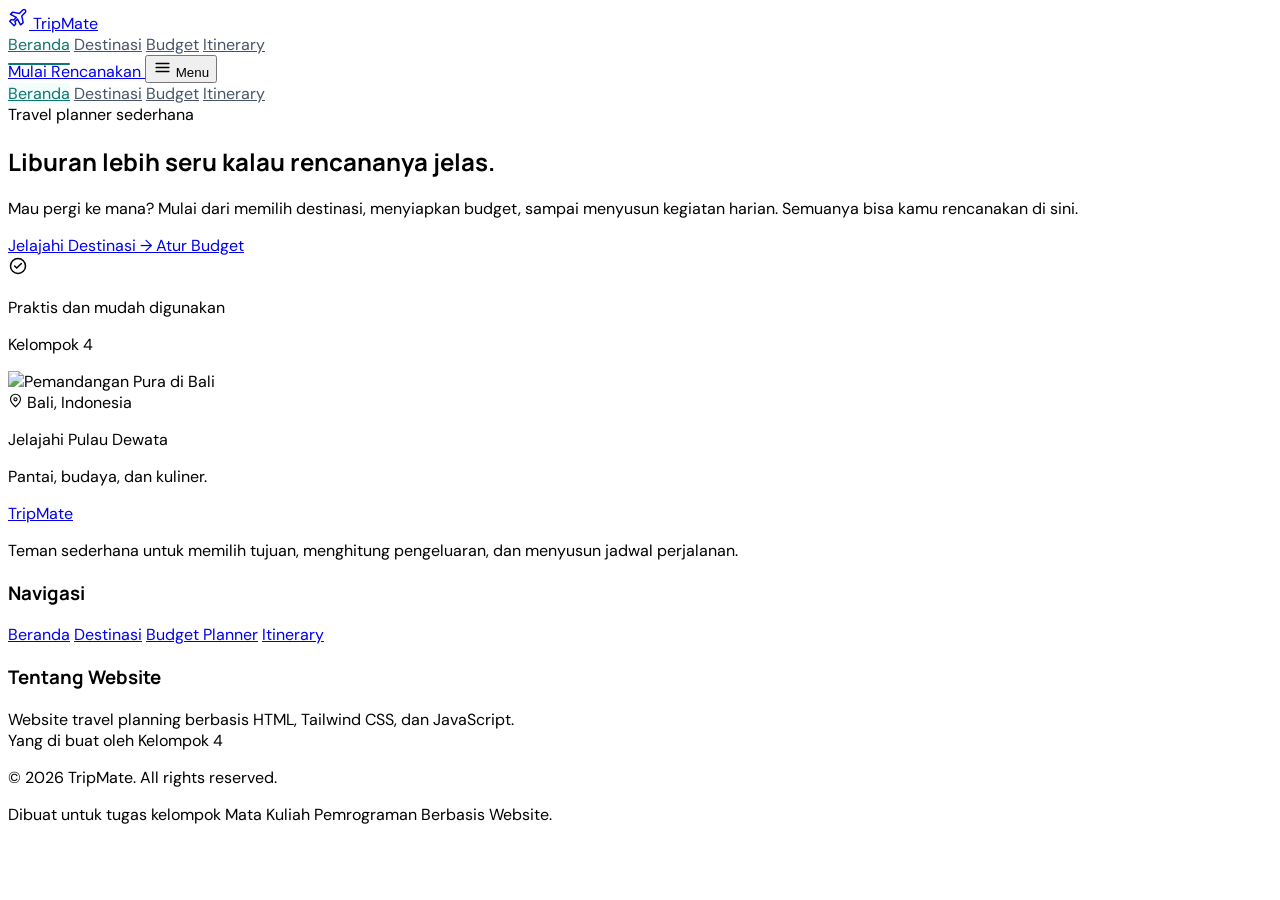
==== commit 04ca6a5d: "update" ====
--- a/index.html
+++ b/index.html
@@ -8,19 +8,16 @@
       content="TripMate membantu kamu memilih destinasi, menghitung anggaran, dan menyusun itinerary liburan."
     />
     <title>TripMate | Rencanakan Liburanmu</title>
-
     <link rel="preconnect" href="https://fonts.googleapis.com" />
     <link rel="preconnect" href="https://fonts.gstatic.com" crossorigin />
     <link
       href="https://fonts.googleapis.com/css2?family=DM+Sans:wght@400;500;600;700&family=Manrope:wght@400;500;600;700;800&display=swap"
       rel="stylesheet"
     />
-
     <script src="https://cdn.jsdelivr.net/npm/@tailwindcss/browser@4"></script>
     <link rel="stylesheet" href="style.css" />
     <script src="script.js" defer></script>
   </head>
-
   <body class="bg-white text-slate-800 antialiased">
     <header
       class="sticky top-0 z-50 border-b border-slate-100 bg-white/95 backdrop-blur-md"
@@ -29,7 +26,7 @@
         class="mx-auto flex h-18 max-w-7xl items-center justify-between px-5 sm:px-8 lg:px-10"
       >
         <a
-          href="#home"
+          href="index.html"
           class="flex items-center gap-2.5 text-xl font-extrabold tracking-tight text-slate-900"
         >
           <span
@@ -60,30 +57,23 @@
           aria-label="Navigasi utama"
         >
           <a
-            href="#home"
-            class="text-sm font-semibold text-teal-700 transition hover:text-teal-800"
+            href="index.html"
+            class="nav-link text-sm font-semibold"
+            aria-current="page"
             >Beranda</a
           >
-          <a
-            href="#destinasi"
-            class="text-sm font-medium text-slate-600 transition hover:text-teal-700"
+          <a href="destinasi.html" class="nav-link text-sm font-medium"
             >Destinasi</a
           >
-          <a
-            href="#budget"
-            class="text-sm font-medium text-slate-600 transition hover:text-teal-700"
-            >Budget</a
-          >
-          <a
-            href="#itinerary"
-            class="text-sm font-medium text-slate-600 transition hover:text-teal-700"
+          <a href="budget.html" class="nav-link text-sm font-medium">Budget</a>
+          <a href="itinerary.html" class="nav-link text-sm font-medium"
             >Itinerary</a
           >
         </nav>
 
         <a
-          href="#destinasi"
-          class="hidden rounded-lg bg-teal-700 px-5 py-2.5 text-sm font-semibold text-white transition hover:bg-teal-800 md:inline-flex"
+          href="destinasi.html"
+          class="hidden rounded-lg bg-teal-700 px-5 py-2.5 text-sm font-semibold text-white transition-colors duration-200 hover:bg-teal-800 md:inline-flex"
         >
           Mulai Rencanakan
         </a>
@@ -119,23 +109,24 @@
       >
         <div class="flex flex-col gap-1">
           <a
-            href="#home"
-            class="mobile-link rounded-lg px-3 py-3 text-sm font-semibold text-slate-700 hover:bg-slate-50"
+            href="index.html"
+            class="mobile-link rounded-lg px-3 py-3 text-sm font-semibold"
+            aria-current="page"
             >Beranda</a
           >
           <a
-            href="#destinasi"
-            class="mobile-link rounded-lg px-3 py-3 text-sm font-semibold text-slate-700 hover:bg-slate-50"
+            href="destinasi.html"
+            class="mobile-link rounded-lg px-3 py-3 text-sm font-semibold"
             >Destinasi</a
           >
           <a
-            href="#budget"
-            class="mobile-link rounded-lg px-3 py-3 text-sm font-semibold text-slate-700 hover:bg-slate-50"
+            href="budget.html"
+            class="mobile-link rounded-lg px-3 py-3 text-sm font-semibold"
             >Budget</a
           >
           <a
-            href="#itinerary"
-            class="mobile-link rounded-lg px-3 py-3 text-sm font-semibold text-slate-700 hover:bg-slate-50"
+            href="itinerary.html"
+            class="mobile-link rounded-lg px-3 py-3 text-sm font-semibold"
             >Itinerary</a
           >
         </div>
@@ -169,7 +160,7 @@
 
             <div class="mt-8 flex flex-col gap-3 sm:flex-row">
               <a
-                href="#destinasi"
+                href="destinasi.html"
                 class="inline-flex items-center justify-center gap-3 rounded-lg bg-teal-700 px-6 py-3.5 text-sm font-semibold text-white transition hover:bg-teal-800"
               >
                 Jelajahi Destinasi
@@ -177,7 +168,7 @@
               </a>
 
               <a
-                href="#budget"
+                href="budget.html"
                 class="inline-flex items-center justify-center rounded-lg border border-slate-300 bg-white px-6 py-3.5 text-sm font-semibold text-slate-700 transition hover:border-teal-500 hover:text-teal-700"
               >
                 Atur Budget
@@ -251,802 +242,6 @@
           </div>
         </div>
       </section>
-
-      <section id="destinasi" class="py-18 sm:py-22">
-        <div class="mx-auto max-w-7xl px-5 sm:px-8 lg:px-10">
-          <div
-            class="mb-9 flex flex-col justify-between gap-4 md:flex-row md:items-end"
-          >
-            <div>
-              <p class="mb-3 text-sm font-semibold text-teal-700">
-                Temukan tempat liburanmu
-              </p>
-              <h2
-                class="text-3xl font-bold tracking-tight text-slate-900 sm:text-4xl"
-              >
-                Destinasi pilihan
-              </h2>
-              <p
-                class="mt-3 max-w-xl text-sm leading-7 text-slate-600 sm:text-base"
-              >
-                Beberapa pilihan kota yang bisa kamu jadikan tujuan perjalanan
-                berikutnya.
-              </p>
-            </div>
-            <p class="text-sm text-slate-500">
-              Pilih salah satu untuk mulai merencanakan.
-            </p>
-          </div>
-
-          <div class="grid gap-6 sm:grid-cols-2 xl:grid-cols-4">
-            <article
-              data-destination="Bali"
-              data-transport="1000000"
-              data-hotel="1500000"
-              data-food="650000"
-              data-attraction="350000"
-              class="destination-card overflow-hidden rounded-xl border border-slate-200 bg-white transition hover:-translate-y-1 hover:shadow-lg"
-            >
-              <div class="relative overflow-hidden">
-                <img
-                  src="https://images.unsplash.com/photo-1537996194471-e657df975ab4?auto=format&fit=crop&w=800&q=85"
-                  alt="Pura di Bali"
-                  loading="lazy"
-                  class="h-52 w-full object-cover transition duration-300 hover:scale-105"
-                />
-                <span
-                  class="absolute top-3 left-3 rounded-md bg-white/95 px-3 py-1.5 text-xs font-medium text-slate-700"
-                  >Indonesia</span
-                >
-              </div>
-              <div class="p-5">
-                <h3 class="text-xl font-bold text-slate-900">Bali</h3>
-                <p class="mt-2 min-h-16 text-sm leading-6 text-slate-600">
-                  Pantai yang indah, wisata budaya, dan beragam pilihan kuliner.
-                </p>
-                <div class="mt-5 border-t border-slate-100 pt-4">
-                  <p class="text-xs text-slate-500">Estimasi 3 hari 2 malam</p>
-                  <p class="mt-1 text-lg font-bold text-slate-900">
-                    Rp3.500.000
-                  </p>
-                  <button
-                    type="button"
-                    aria-pressed="true"
-                    class="choose-destination mt-4 w-full rounded-lg border border-slate-200 bg-white px-4 py-2.5 text-sm font-semibold text-slate-700 transition hover:bg-teal-50"
-                  >
-                    Pilih destinasi
-                  </button>
-                </div>
-              </div>
-            </article>
-
-            <article
-              data-destination="Yogyakarta"
-              data-transport="650000"
-              data-hotel="900000"
-              data-food="550000"
-              data-attraction="400000"
-              class="destination-card overflow-hidden rounded-xl border border-slate-200 bg-white transition hover:-translate-y-1 hover:shadow-lg"
-            >
-              <div class="relative overflow-hidden">
-                <img
-                  src="https://images.unsplash.com/photo-1584810359583-96fc3448beaa?auto=format&fit=crop&w=800&q=85"
-                  alt="Candi di Yogyakarta"
-                  loading="lazy"
-                  class="h-52 w-full object-cover transition duration-300 hover:scale-105"
-                />
-                <span
-                  class="absolute top-3 left-3 rounded-md bg-white/95 px-3 py-1.5 text-xs font-medium text-slate-700"
-                  >Indonesia</span
-                >
-              </div>
-              <div class="p-5">
-                <h3 class="text-xl font-bold text-slate-900">Yogyakarta</h3>
-                <p class="mt-2 min-h-16 text-sm leading-6 text-slate-600">
-                  Jelajahi candi, Malioboro, suasana kota, dan wisata sejarah.
-                </p>
-                <div class="mt-5 border-t border-slate-100 pt-4">
-                  <p class="text-xs text-slate-500">Estimasi 3 hari 2 malam</p>
-                  <p class="mt-1 text-lg font-bold text-slate-900">
-                    Rp2.500.000
-                  </p>
-                  <button
-                    type="button"
-                    aria-pressed="false"
-                    class="choose-destination mt-4 w-full rounded-lg border border-slate-200 bg-white px-4 py-2.5 text-sm font-semibold text-slate-700 transition hover:bg-teal-50"
-                  >
-                    Pilih destinasi
-                  </button>
-                </div>
-              </div>
-            </article>
-
-            <article
-              data-destination="Bandung"
-              data-transport="500000"
-              data-hotel="750000"
-              data-food="450000"
-              data-attraction="300000"
-              class="destination-card overflow-hidden rounded-xl border border-slate-200 bg-white transition hover:-translate-y-1 hover:shadow-lg"
-            >
-              <div class="relative overflow-hidden">
-                <img
-                  src="https://images.unsplash.com/photo-1596422846543-75c6fc197f07?auto=format&fit=crop&w=800&q=85"
-                  alt="Suasana wisata Bandung"
-                  loading="lazy"
-                  class="h-52 w-full object-cover transition duration-300 hover:scale-105"
-                />
-                <span
-                  class="absolute top-3 left-3 rounded-md bg-white/95 px-3 py-1.5 text-xs font-medium text-slate-700"
-                  >Indonesia</span
-                >
-              </div>
-              <div class="p-5">
-                <h3 class="text-xl font-bold text-slate-900">Bandung</h3>
-                <p class="mt-2 min-h-16 text-sm leading-6 text-slate-600">
-                  Nikmati udara sejuk, tempat wisata alam, kafe, dan kuliner.
-                </p>
-                <div class="mt-5 border-t border-slate-100 pt-4">
-                  <p class="text-xs text-slate-500">Estimasi 3 hari 2 malam</p>
-                  <p class="mt-1 text-lg font-bold text-slate-900">
-                    Rp2.000.000
-                  </p>
-                  <button
-                    type="button"
-                    aria-pressed="false"
-                    class="choose-destination mt-4 w-full rounded-lg border border-slate-200 bg-white px-4 py-2.5 text-sm font-semibold text-slate-700 transition hover:bg-teal-50"
-                  >
-                    Pilih destinasi
-                  </button>
-                </div>
-              </div>
-            </article>
-
-            <article
-              data-destination="Tokyo"
-              data-transport="4000000"
-              data-hotel="2000000"
-              data-food="1200000"
-              data-attraction="800000"
-              class="destination-card overflow-hidden rounded-xl border border-slate-200 bg-white transition hover:-translate-y-1 hover:shadow-lg"
-            >
-              <div class="relative overflow-hidden">
-                <img
-                  src="https://images.unsplash.com/photo-1540959733332-eab4deabeeaf?auto=format&fit=crop&w=800&q=85"
-                  alt="Pemandangan Tokyo di Jepang"
-                  loading="lazy"
-                  class="h-52 w-full object-cover transition duration-300 hover:scale-105"
-                />
-                <span
-                  class="absolute top-3 left-3 rounded-md bg-white/95 px-3 py-1.5 text-xs font-medium text-slate-700"
-                  >Jepang</span
-                >
-              </div>
-              <div class="p-5">
-                <h3 class="text-xl font-bold text-slate-900">Tokyo</h3>
-                <p class="mt-2 min-h-16 text-sm leading-6 text-slate-600">
-                  Pengalaman kota modern dengan budaya Jepang yang unik.
-                </p>
-                <div class="mt-5 border-t border-slate-100 pt-4">
-                  <p class="text-xs text-slate-500">Estimasi 3 hari 2 malam</p>
-                  <p class="mt-1 text-lg font-bold text-slate-900">
-                    Rp8.000.000
-                  </p>
-                  <button
-                    type="button"
-                    aria-pressed="false"
-                    class="choose-destination mt-4 w-full rounded-lg border border-slate-200 bg-white px-4 py-2.5 text-sm font-semibold text-slate-700 transition hover:bg-teal-50"
-                  >
-                    Pilih destinasi
-                  </button>
-                </div>
-              </div>
-            </article>
-          </div>
-
-          <p class="mt-5 text-xs leading-6 text-slate-500">
-            Harga di atas merupakan estimasi contoh untuk satu orang, bukan
-            harga pemesanan atau penawaran real-time. Biaya sebenarnya dapat
-            berubah sesuai tanggal, lokasi keberangkatan, dan kebutuhan
-            perjalanan.
-          </p>
-        </div>
-      </section>
-
-      <section id="budget" class="bg-slate-50 py-18 sm:py-22">
-        <div class="mx-auto max-w-7xl px-5 sm:px-8 lg:px-10">
-          <div class="mb-9">
-            <p class="mb-3 text-sm font-semibold text-teal-700">
-              Rencanakan pengeluaran
-            </p>
-            <h2
-              class="text-3xl font-bold tracking-tight text-slate-900 sm:text-4xl"
-            >
-              Budget Planner
-            </h2>
-            <p
-              class="mt-3 max-w-2xl text-sm leading-7 text-slate-600 sm:text-base"
-            >
-              Masukkan anggaran yang kamu punya, lalu sesuaikan setiap kebutuhan
-              perjalanan. Perhitungan akan diperbarui secara otomatis.
-            </p>
-          </div>
-
-          <div
-            class="grid items-start gap-6 lg:grid-cols-[minmax(0,1.5fr)_minmax(300px,1fr)]"
-          >
-            <div
-              class="rounded-xl border border-slate-200 bg-white p-5 shadow-sm sm:p-8"
-            >
-              <div
-                class="mb-7 flex flex-wrap items-center justify-between gap-3 border-b border-slate-100 pb-5"
-              >
-                <div>
-                  <h3 class="text-lg font-bold text-slate-900">
-                    Rincian anggaran
-                  </h3>
-                  <p class="mt-1 text-sm text-slate-500">
-                    Perkiraan biaya untuk 3 hari 2 malam.
-                  </p>
-                </div>
-                <span
-                  id="budgetDestination"
-                  class="rounded-full bg-teal-50 px-3 py-1.5 text-xs font-semibold text-teal-800"
-                  >Bali</span
-                >
-              </div>
-
-              <div class="mb-7">
-                <label
-                  for="totalBudget"
-                  class="mb-2 block text-sm font-semibold text-slate-700"
-                  >Total budget yang tersedia</label
-                >
-                <div class="relative">
-                  <span
-                    class="pointer-events-none absolute top-1/2 left-4 -translate-y-1/2 text-sm font-medium text-slate-500"
-                    >Rp</span
-                  >
-                  <input
-                    id="totalBudget"
-                    type="number"
-                    min="0"
-                    step="1000"
-                    value="5000000"
-                    inputmode="numeric"
-                    class="w-full rounded-lg border border-slate-300 bg-white py-3.5 pr-4 pl-12 text-base font-semibold text-slate-900 outline-none transition focus:border-teal-600 focus:ring-2 focus:ring-teal-100"
-                  />
-                </div>
-              </div>
-
-              <div class="mb-4">
-                <h4 class="font-semibold text-slate-800">
-                  Rincian pengeluaran
-                </h4>
-                <p class="mt-1 text-sm text-slate-500">
-                  Ubah nominal sesuai perkiraan kebutuhanmu.
-                </p>
-              </div>
-
-              <div class="grid gap-5 sm:grid-cols-2">
-                <div>
-                  <label
-                    for="transport"
-                    class="mb-2 block text-sm font-medium text-slate-700"
-                    >Transportasi</label
-                  >
-                  <div class="relative">
-                    <span
-                      class="pointer-events-none absolute top-1/2 left-4 -translate-y-1/2 text-sm text-slate-400"
-                      >Rp</span
-                    >
-                    <input
-                      id="transport"
-                      type="number"
-                      min="0"
-                      step="1000"
-                      value="1000000"
-                      inputmode="numeric"
-                      class="budget-input w-full rounded-lg border border-slate-300 bg-white px-4 py-3 pl-12 text-sm outline-none transition focus:border-teal-600 focus:ring-2 focus:ring-teal-100"
-                    />
-                  </div>
-                </div>
-
-                <div>
-                  <label
-                    for="hotel"
-                    class="mb-2 block text-sm font-medium text-slate-700"
-                    >Penginapan</label
-                  >
-                  <div class="relative">
-                    <span
-                      class="pointer-events-none absolute top-1/2 left-4 -translate-y-1/2 text-sm text-slate-400"
-                      >Rp</span
-                    >
-                    <input
-                      id="hotel"
-                      type="number"
-                      min="0"
-                      step="1000"
-                      value="1500000"
-                      inputmode="numeric"
-                      class="budget-input w-full rounded-lg border border-slate-300 bg-white px-4 py-3 pl-12 text-sm outline-none transition focus:border-teal-600 focus:ring-2 focus:ring-teal-100"
-                    />
-                  </div>
-                </div>
-
-                <div>
-                  <label
-                    for="food"
-                    class="mb-2 block text-sm font-medium text-slate-700"
-                    >Makan dan minum</label
-                  >
-                  <div class="relative">
-                    <span
-                      class="pointer-events-none absolute top-1/2 left-4 -translate-y-1/2 text-sm text-slate-400"
-                      >Rp</span
-                    >
-                    <input
-                      id="food"
-                      type="number"
-                      min="0"
-                      step="1000"
-                      value="650000"
-                      inputmode="numeric"
-                      class="budget-input w-full rounded-lg border border-slate-300 bg-white px-4 py-3 pl-12 text-sm outline-none transition focus:border-teal-600 focus:ring-2 focus:ring-teal-100"
-                    />
-                  </div>
-                </div>
-
-                <div>
-                  <label
-                    for="attraction"
-                    class="mb-2 block text-sm font-medium text-slate-700"
-                    >Tiket wisata</label
-                  >
-                  <div class="relative">
-                    <span
-                      class="pointer-events-none absolute top-1/2 left-4 -translate-y-1/2 text-sm text-slate-400"
-                      >Rp</span
-                    >
-                    <input
-                      id="attraction"
-                      type="number"
-                      min="0"
-                      step="1000"
-                      value="350000"
-                      inputmode="numeric"
-                      class="budget-input w-full rounded-lg border border-slate-300 bg-white px-4 py-3 pl-12 text-sm outline-none transition focus:border-teal-600 focus:ring-2 focus:ring-teal-100"
-                    />
-                  </div>
-                </div>
-
-                <div>
-                  <label
-                    for="shopping"
-                    class="mb-2 block text-sm font-medium text-slate-700"
-                    >Belanja dan oleh-oleh</label
-                  >
-                  <div class="relative">
-                    <span
-                      class="pointer-events-none absolute top-1/2 left-4 -translate-y-1/2 text-sm text-slate-400"
-                      >Rp</span
-                    >
-                    <input
-                      id="shopping"
-                      type="number"
-                      min="0"
-                      step="1000"
-                      value="0"
-                      inputmode="numeric"
-                      class="budget-input w-full rounded-lg border border-slate-300 bg-white px-4 py-3 pl-12 text-sm outline-none transition focus:border-teal-600 focus:ring-2 focus:ring-teal-100"
-                    />
-                  </div>
-                </div>
-
-                <div>
-                  <label
-                    for="otherExpense"
-                    class="mb-2 block text-sm font-medium text-slate-700"
-                    >Pengeluaran lain</label
-                  >
-                  <div class="relative">
-                    <span
-                      class="pointer-events-none absolute top-1/2 left-4 -translate-y-1/2 text-sm text-slate-400"
-                      >Rp</span
-                    >
-                    <input
-                      id="otherExpense"
-                      type="number"
-                      min="0"
-                      step="1000"
-                      value="0"
-                      inputmode="numeric"
-                      class="budget-input w-full rounded-lg border border-slate-300 bg-white px-4 py-3 pl-12 text-sm outline-none transition focus:border-teal-600 focus:ring-2 focus:ring-teal-100"
-                    />
-                  </div>
-                </div>
-              </div>
-
-              <div
-                class="mt-7 flex flex-wrap items-center gap-3 border-t border-slate-100 pt-6"
-              >
-                <button
-                  id="calculateBudget"
-                  type="button"
-                  class="rounded-lg bg-teal-700 px-6 py-3 text-sm font-semibold text-white transition hover:bg-teal-800"
-                >
-                  Hitung Budget
-                </button>
-                <button
-                  id="resetBudget"
-                  type="button"
-                  class="rounded-lg border border-slate-300 px-5 py-3 text-sm font-semibold text-slate-600 transition hover:bg-slate-50"
-                >
-                  Reset Estimasi
-                </button>
-              </div>
-            </div>
-
-            <aside
-              class="rounded-xl border border-slate-200 bg-white p-5 shadow-sm sm:p-8"
-            >
-              <div class="flex items-center justify-between">
-                <h3 class="text-lg font-bold text-slate-900">
-                  Ringkasan budget
-                </h3>
-                <span
-                  class="rounded-full bg-slate-100 px-3 py-1 text-xs font-medium text-slate-600"
-                  >IDR</span
-                >
-              </div>
-
-              <div class="mt-7 rounded-xl bg-teal-50 p-5">
-                <p class="text-sm font-medium text-teal-800">Sisa budget</p>
-                <p
-                  id="summaryRemaining"
-                  class="mt-2 break-all text-3xl font-extrabold tracking-tight text-teal-800 sm:text-4xl"
-                >
-                  Rp1.500.000
-                </p>
-                <p class="mt-2 text-xs text-teal-700">
-                  Setelah dikurangi seluruh pengeluaran.
-                </p>
-              </div>
-
-              <div class="mt-7 space-y-4">
-                <div class="flex items-center justify-between gap-3 text-sm">
-                  <span class="text-slate-500">Total anggaran</span>
-                  <strong
-                    id="summaryBudget"
-                    class="text-right font-semibold text-slate-800"
-                    >Rp5.000.000</strong
-                  >
-                </div>
-
-                <div class="flex items-center justify-between gap-3 text-sm">
-                  <span class="text-slate-500">Total pengeluaran</span>
-                  <strong
-                    id="summaryExpense"
-                    class="text-right font-semibold text-slate-800"
-                    >Rp3.500.000</strong
-                  >
-                </div>
-              </div>
-
-              <div class="mt-7 border-t border-slate-100 pt-6">
-                <div class="mb-3 flex items-center justify-between text-sm">
-                  <span class="font-medium text-slate-600"
-                    >Budget terpakai</span
-                  >
-                  <strong id="budgetPercentage" class="text-slate-800"
-                    >70%</strong
-                  >
-                </div>
-                <div
-                  id="budgetProgressTrack"
-                  role="progressbar"
-                  aria-label="Persentase budget terpakai"
-                  aria-valuemin="0"
-                  aria-valuemax="100"
-                  aria-valuenow="70"
-                  class="h-2.5 w-full overflow-hidden rounded-full bg-slate-100"
-                >
-                  <div
-                    id="budgetProgress"
-                    class="h-full w-[70%] rounded-full bg-teal-600 transition-all duration-300"
-                  ></div>
-                </div>
-                <p class="mt-2 text-xs text-slate-400">
-                  Bar maksimal menunjukkan 100% anggaran.
-                </p>
-              </div>
-
-              <div
-                id="budgetStatus"
-                role="status"
-                class="mt-7 rounded-lg border border-teal-100 bg-teal-50 p-4 text-sm leading-6 text-teal-800"
-              >
-                Budget masih mencukupi untuk rencana ini.
-              </div>
-
-              <div
-                class="mt-6 flex items-start gap-3 rounded-lg bg-slate-50 p-4"
-              >
-                <svg
-                  xmlns="http://www.w3.org/2000/svg"
-                  class="mt-0.5 shrink-0 text-slate-400"
-                  width="18"
-                  height="18"
-                  viewBox="0 0 24 24"
-                  fill="none"
-                  stroke="currentColor"
-                  stroke-width="1.8"
-                >
-                  <circle cx="12" cy="12" r="10" />
-                  <path d="M12 11v6M12 7h.01" />
-                </svg>
-                <p class="text-xs leading-6 text-slate-500">
-                  Tips: sisihkan dana cadangan untuk pengeluaran tidak terduga
-                  selama perjalanan.
-                </p>
-              </div>
-            </aside>
-          </div>
-        </div>
-      </section>
-
-      <section id="itinerary" class="py-18 sm:py-22">
-        <div class="mx-auto max-w-7xl px-5 sm:px-8 lg:px-10">
-          <div
-            class="mb-9 flex flex-col justify-between gap-4 md:flex-row md:items-end"
-          >
-            <div>
-              <p class="mb-3 text-sm font-semibold text-teal-700">
-                Susun kegiatanmu
-              </p>
-              <h2
-                class="text-3xl font-bold tracking-tight text-slate-900 sm:text-4xl"
-              >
-                Itinerary Perjalanan
-              </h2>
-              <p
-                class="mt-3 max-w-2xl text-sm leading-7 text-slate-600 sm:text-base"
-              >
-                Atur apa saja yang ingin kamu lakukan selama liburan. Tambahkan
-                kegiatan dan sesuaikan jadwalnya dengan kebutuhanmu.
-              </p>
-            </div>
-            <span
-              class="inline-flex w-fit items-center gap-2 rounded-lg bg-slate-100 px-4 py-2.5 text-sm font-medium text-slate-600"
-            >
-              <svg
-                xmlns="http://www.w3.org/2000/svg"
-                width="17"
-                height="17"
-                viewBox="0 0 24 24"
-                fill="none"
-                stroke="currentColor"
-                stroke-width="1.8"
-                stroke-linecap="round"
-              >
-                <rect x="3" y="5" width="18" height="16" rx="2" />
-                <path d="M7 3v4M17 3v4M3 10h18" />
-              </svg>
-              3 hari 2 malam
-            </span>
-          </div>
-
-          <div
-            class="overflow-hidden rounded-xl border border-slate-200 bg-white shadow-sm"
-          >
-            <div
-              class="flex flex-col justify-between gap-4 border-b border-slate-200 bg-slate-50 px-5 py-5 sm:flex-row sm:items-center sm:px-8"
-            >
-              <div>
-                <p class="text-xs font-medium text-slate-500">
-                  Destinasi terpilih
-                </p>
-                <h3
-                  id="itineraryDestination"
-                  class="mt-1 text-xl font-bold text-slate-900"
-                >
-                  Bali
-                </h3>
-              </div>
-            </div>
-
-            <div class="grid lg:grid-cols-[240px_minmax(0,1fr)]">
-              <div
-                class="border-b border-slate-200 bg-[#fbfcfc] p-5 sm:p-6 lg:border-r lg:border-b-0"
-              >
-                <p class="mb-4 text-sm font-semibold text-slate-700">
-                  Pilih hari
-                </p>
-
-                <div class="grid grid-cols-3 gap-2 lg:grid-cols-1">
-                  <button
-                    type="button"
-                    data-day="1"
-                    aria-pressed="true"
-                    class="day-tab rounded-lg border border-teal-200 bg-teal-50 p-3 text-left transition sm:p-4"
-                  >
-                    <span class="block text-sm font-semibold text-teal-800"
-                      >Hari 1</span
-                    >
-                    <span class="mt-1 hidden text-xs text-teal-700 sm:block"
-                      >Kedatangan</span
-                    >
-                  </button>
-
-                  <button
-                    type="button"
-                    data-day="2"
-                    aria-pressed="false"
-                    class="day-tab rounded-lg border border-transparent p-3 text-left transition hover:bg-slate-100 sm:p-4"
-                  >
-                    <span class="block text-sm font-semibold text-slate-700"
-                      >Hari 2</span
-                    >
-                    <span class="mt-1 hidden text-xs text-slate-500 sm:block"
-                      >Jalan-jalan</span
-                    >
-                  </button>
-
-                  <button
-                    type="button"
-                    data-day="3"
-                    aria-pressed="false"
-                    class="day-tab rounded-lg border border-transparent p-3 text-left transition hover:bg-slate-100 sm:p-4"
-                  >
-                    <span class="block text-sm font-semibold text-slate-700"
-                      >Hari 3</span
-                    >
-                    <span class="mt-1 hidden text-xs text-slate-500 sm:block"
-                      >Kepulangan</span
-                    >
-                  </button>
-                </div>
-              </div>
-
-              <div class="min-w-0 p-5 sm:p-8">
-                <div
-                  class="flex flex-col justify-between gap-4 border-b border-slate-100 pb-6 sm:flex-row sm:items-center"
-                >
-                  <div>
-                    <p
-                      id="activeDayLabel"
-                      class="text-xs font-semibold text-teal-700"
-                    >
-                      Hari ke-1
-                    </p>
-                    <h4
-                      id="activeDayTitle"
-                      class="mt-1 text-xl font-bold text-slate-900"
-                    >
-                      Hari Pertama
-                    </h4>
-                    <p id="activityCount" class="mt-1 text-sm text-slate-500">
-                      5 kegiatan terjadwal
-                    </p>
-                  </div>
-
-                  <button
-                    id="openActivityForm"
-                    type="button"
-                    aria-expanded="false"
-                    aria-controls="activityForm"
-                    class="inline-flex w-fit items-center justify-center gap-2 rounded-lg bg-teal-700 px-4 py-2.5 text-sm font-semibold text-white transition hover:bg-teal-800"
-                  >
-                    <span class="text-lg leading-none">+</span>
-                    Tambah kegiatan
-                  </button>
-                </div>
-
-                <form
-                  id="activityForm"
-                  class="mt-6 hidden rounded-xl border border-teal-100 bg-teal-50/50 p-5"
-                >
-                  <h5 class="mb-4 text-sm font-bold text-slate-800">
-                    Tambah kegiatan baru
-                  </h5>
-
-                  <div class="grid gap-4 md:grid-cols-[130px_1fr]">
-                    <div>
-                      <label
-                        for="activityTime"
-                        class="mb-2 block text-xs font-semibold text-slate-600"
-                        >Jam</label
-                      >
-                      <input
-                        id="activityTime"
-                        type="time"
-                        required
-                        class="w-full rounded-lg border border-slate-300 bg-white px-3 py-2.5 text-sm outline-none focus:border-teal-600 focus:ring-2 focus:ring-teal-100"
-                      />
-                    </div>
-
-                    <div>
-                      <label
-                        for="activityTitle"
-                        class="mb-2 block text-xs font-semibold text-slate-600"
-                        >Nama kegiatan</label
-                      >
-                      <input
-                        id="activityTitle"
-                        type="text"
-                        maxlength="80"
-                        required
-                        placeholder="Contoh: Makan siang"
-                        class="w-full rounded-lg border border-slate-300 bg-white px-3 py-2.5 text-sm outline-none focus:border-teal-600 focus:ring-2 focus:ring-teal-100"
-                      />
-                    </div>
-
-                    <div class="md:col-span-2">
-                      <label
-                        for="activityLocation"
-                        class="mb-2 block text-xs font-semibold text-slate-600"
-                        >Lokasi</label
-                      >
-                      <input
-                        id="activityLocation"
-                        type="text"
-                        maxlength="100"
-                        required
-                        placeholder="Contoh: Jalan Malioboro"
-                        class="w-full rounded-lg border border-slate-300 bg-white px-3 py-2.5 text-sm outline-none focus:border-teal-600 focus:ring-2 focus:ring-teal-100"
-                      />
-                    </div>
-                  </div>
-
-                  <div class="mt-5 flex justify-end gap-3">
-                    <button
-                      id="cancelActivity"
-                      type="button"
-                      class="rounded-lg border border-slate-300 bg-white px-4 py-2.5 text-sm font-semibold text-slate-600 hover:bg-slate-50"
-                    >
-                      Batal
-                    </button>
-                    <button
-                      type="submit"
-                      class="rounded-lg bg-teal-700 px-4 py-2.5 text-sm font-semibold text-white hover:bg-teal-800"
-                    >
-                      Simpan kegiatan
-                    </button>
-                  </div>
-                </form>
-
-                <div id="timeline" class="mt-2" aria-live="polite"></div>
-              </div>
-            </div>
-          </div>
-        </div>
-      </section>
-
-      <section class="bg-[#f1f7f5] py-14 sm:py-18">
-        <div
-          class="mx-auto flex max-w-7xl flex-col items-start justify-between gap-6 px-5 sm:px-8 md:flex-row md:items-center lg:px-10"
-        >
-          <div>
-            <h2
-              class="text-2xl font-bold tracking-tight text-slate-900 sm:text-3xl"
-            >
-              Sudah siap untuk liburan berikutnya?
-            </h2>
-            <p class="mt-3 max-w-xl text-sm leading-7 text-slate-600">
-              Mulai dari destinasi yang ingin kamu kunjungi, lalu susun rencana
-              perjalananmu sendiri.
-            </p>
-          </div>
-          <a
-            href="#destinasi"
-            class="inline-flex shrink-0 items-center gap-3 rounded-lg bg-teal-700 px-6 py-3 text-sm font-semibold text-white transition hover:bg-teal-800"
-          >
-            Pilih Destinasi
-            <span aria-hidden="true">→</span>
-          </a>
-        </div>
-      </section>
     </main>
 
     <footer class="border-t border-slate-200 bg-white">
@@ -1055,7 +250,7 @@
       >
         <div>
           <a
-            href="#home"
+            href="index.html"
             class="text-xl font-extrabold tracking-tight text-slate-900"
             >Trip<span class="text-teal-700">Mate</span></a
           >
@@ -1069,22 +264,22 @@
           <h3 class="mb-4 text-sm font-bold text-slate-800">Navigasi</h3>
           <div class="flex flex-col gap-3">
             <a
-              href="#home"
+              href="index.html"
               class="w-fit text-sm text-slate-500 hover:text-teal-700"
               >Beranda</a
             >
             <a
-              href="#destinasi"
+              href="destinasi.html"
               class="w-fit text-sm text-slate-500 hover:text-teal-700"
               >Destinasi</a
             >
             <a
-              href="#budget"
+              href="budget.html"
               class="w-fit text-sm text-slate-500 hover:text-teal-700"
               >Budget Planner</a
             >
             <a
-              href="#itinerary"
+              href="itinerary.html"
               class="w-fit text-sm text-slate-500 hover:text-teal-700"
               >Itinerary</a
             >
--- a/style.css
+++ b/style.css
@@ -31,3 +31,115 @@
   background-color: #ccfbf1;
   color: #115e59;
 }
+
+.nav-link {
+  position: relative;
+  display: inline-flex;
+  align-items: center;
+  color: #475569;
+  transition: color 220ms ease;
+}
+
+.nav-link::after {
+  content: "";
+  position: absolute;
+  right: 0;
+  bottom: -10px;
+  left: 0;
+  height: 2px;
+  background-color: #0f766e;
+  border-radius: 999px;
+  transform: scaleX(0);
+  transform-origin: center;
+  transition: transform 240ms ease;
+}
+
+.nav-link:hover,
+.nav-link:focus-visible,
+.nav-link[aria-current="page"] {
+  color: #0f766e;
+}
+
+.nav-link:hover::after,
+.nav-link:focus-visible::after,
+.nav-link[aria-current="page"]::after {
+  transform: scaleX(1);
+}
+
+.mobile-link {
+  color: #475569;
+  transition:
+    color 220ms ease,
+    background-color 220ms ease;
+}
+
+.mobile-link:hover,
+.mobile-link:focus-visible,
+.mobile-link[aria-current="page"] {
+  color: #0f766e;
+  background-color: #f0fdfa;
+}
+
+.destination-card.is-selected {
+  border-color: #5eead4;
+  box-shadow: 0 0 0 2px #14b8a6;
+}
+
+.choose-destination.is-selected {
+  background-color: #0f766e;
+  border-color: #0f766e;
+  color: #ffffff;
+}
+
+.choose-destination.is-selected:hover {
+  background-color: #115e59;
+}
+
+.budget-status.is-safe {
+  border-color: #ccfbf1;
+  background-color: #f0fdfa;
+  color: #115e59;
+}
+
+.budget-status.is-warning {
+  border-color: #fde68a;
+  background-color: #fffbeb;
+  color: #92400e;
+}
+
+.budget-status.is-danger {
+  border-color: #fecdd3;
+  background-color: #fff1f2;
+  color: #9f1239;
+}
+
+#summaryRemaining.is-negative {
+  color: #be123c;
+}
+
+@view-transition {
+  navigation: auto;
+}
+
+::view-transition-old(root),
+::view-transition-new(root) {
+  animation-duration: 180ms;
+  animation-timing-function: ease-in-out;
+}
+
+@media (prefers-reduced-motion: reduce) {
+  html {
+    scroll-behavior: auto;
+  }
+
+  .nav-link,
+  .nav-link::after,
+  .mobile-link {
+    transition-duration: 0ms;
+  }
+
+  ::view-transition-old(root),
+  ::view-transition-new(root) {
+    animation-duration: 0ms;
+  }
+}
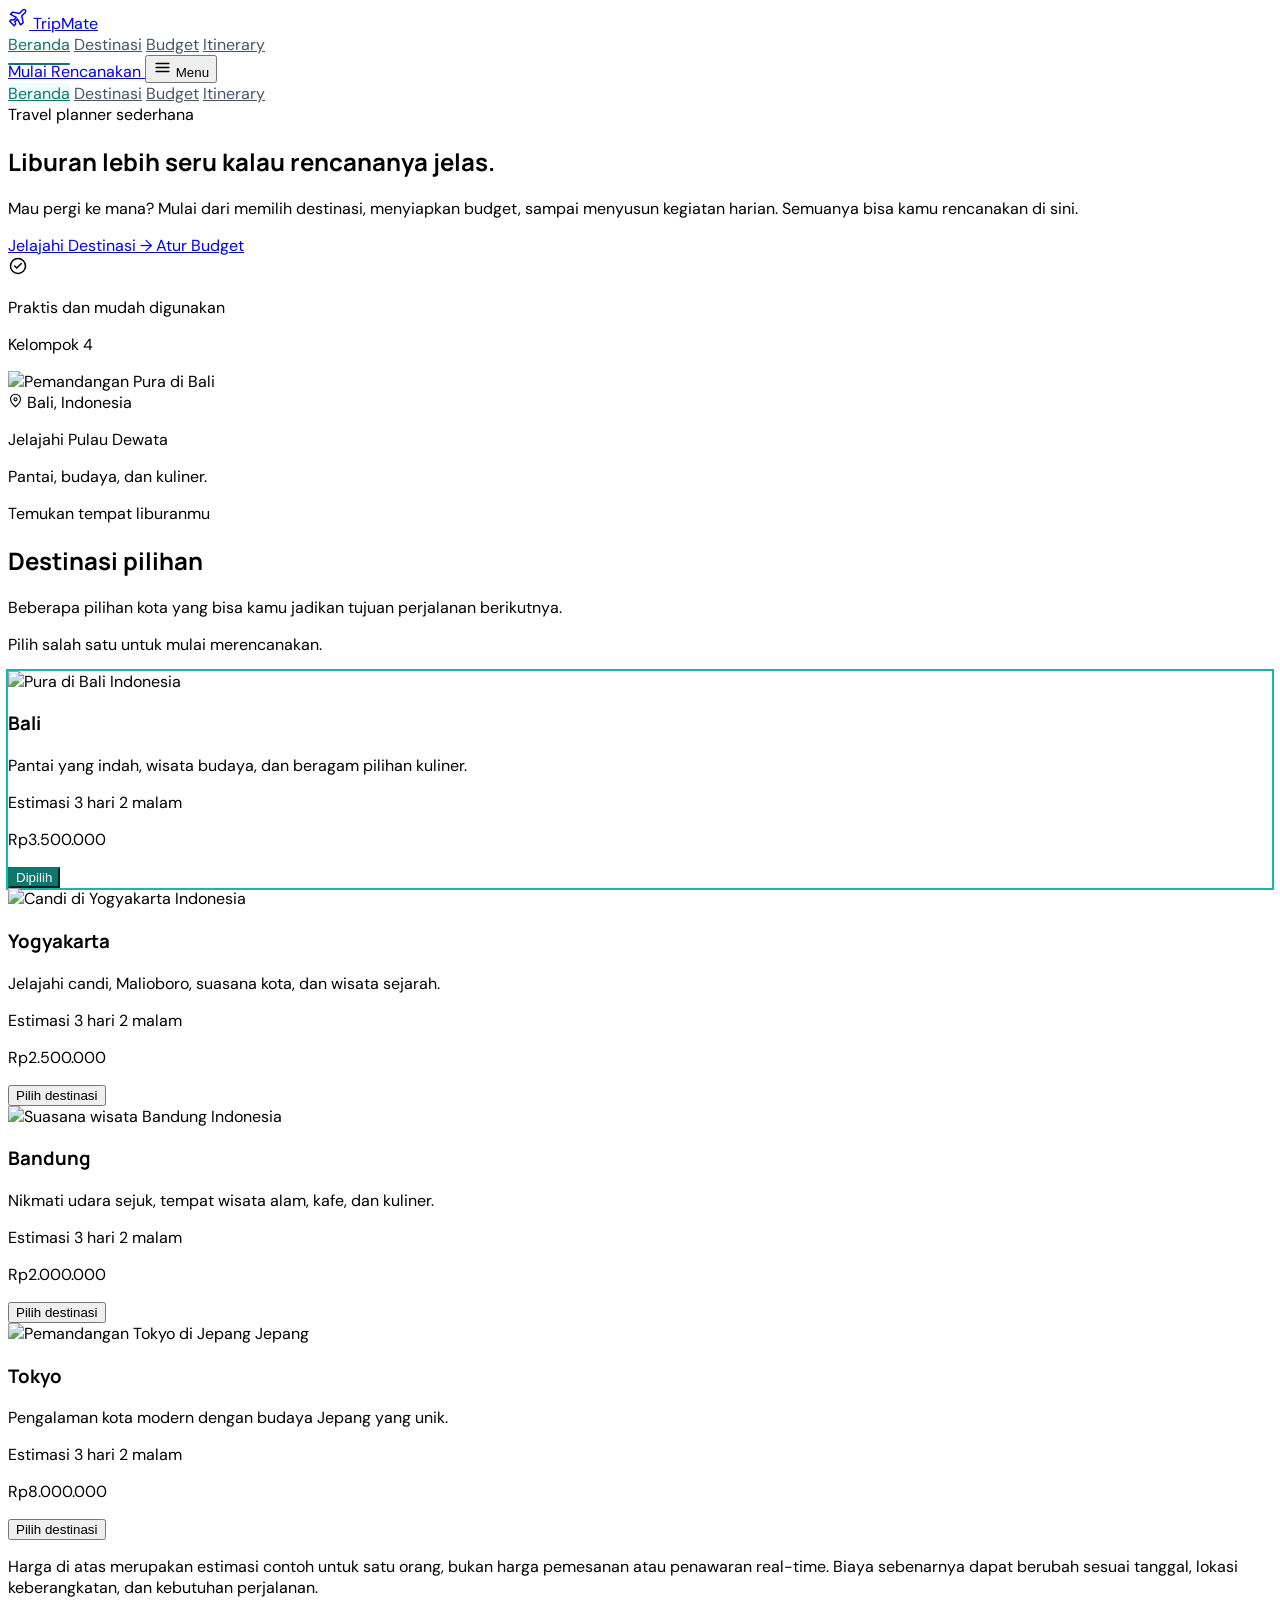
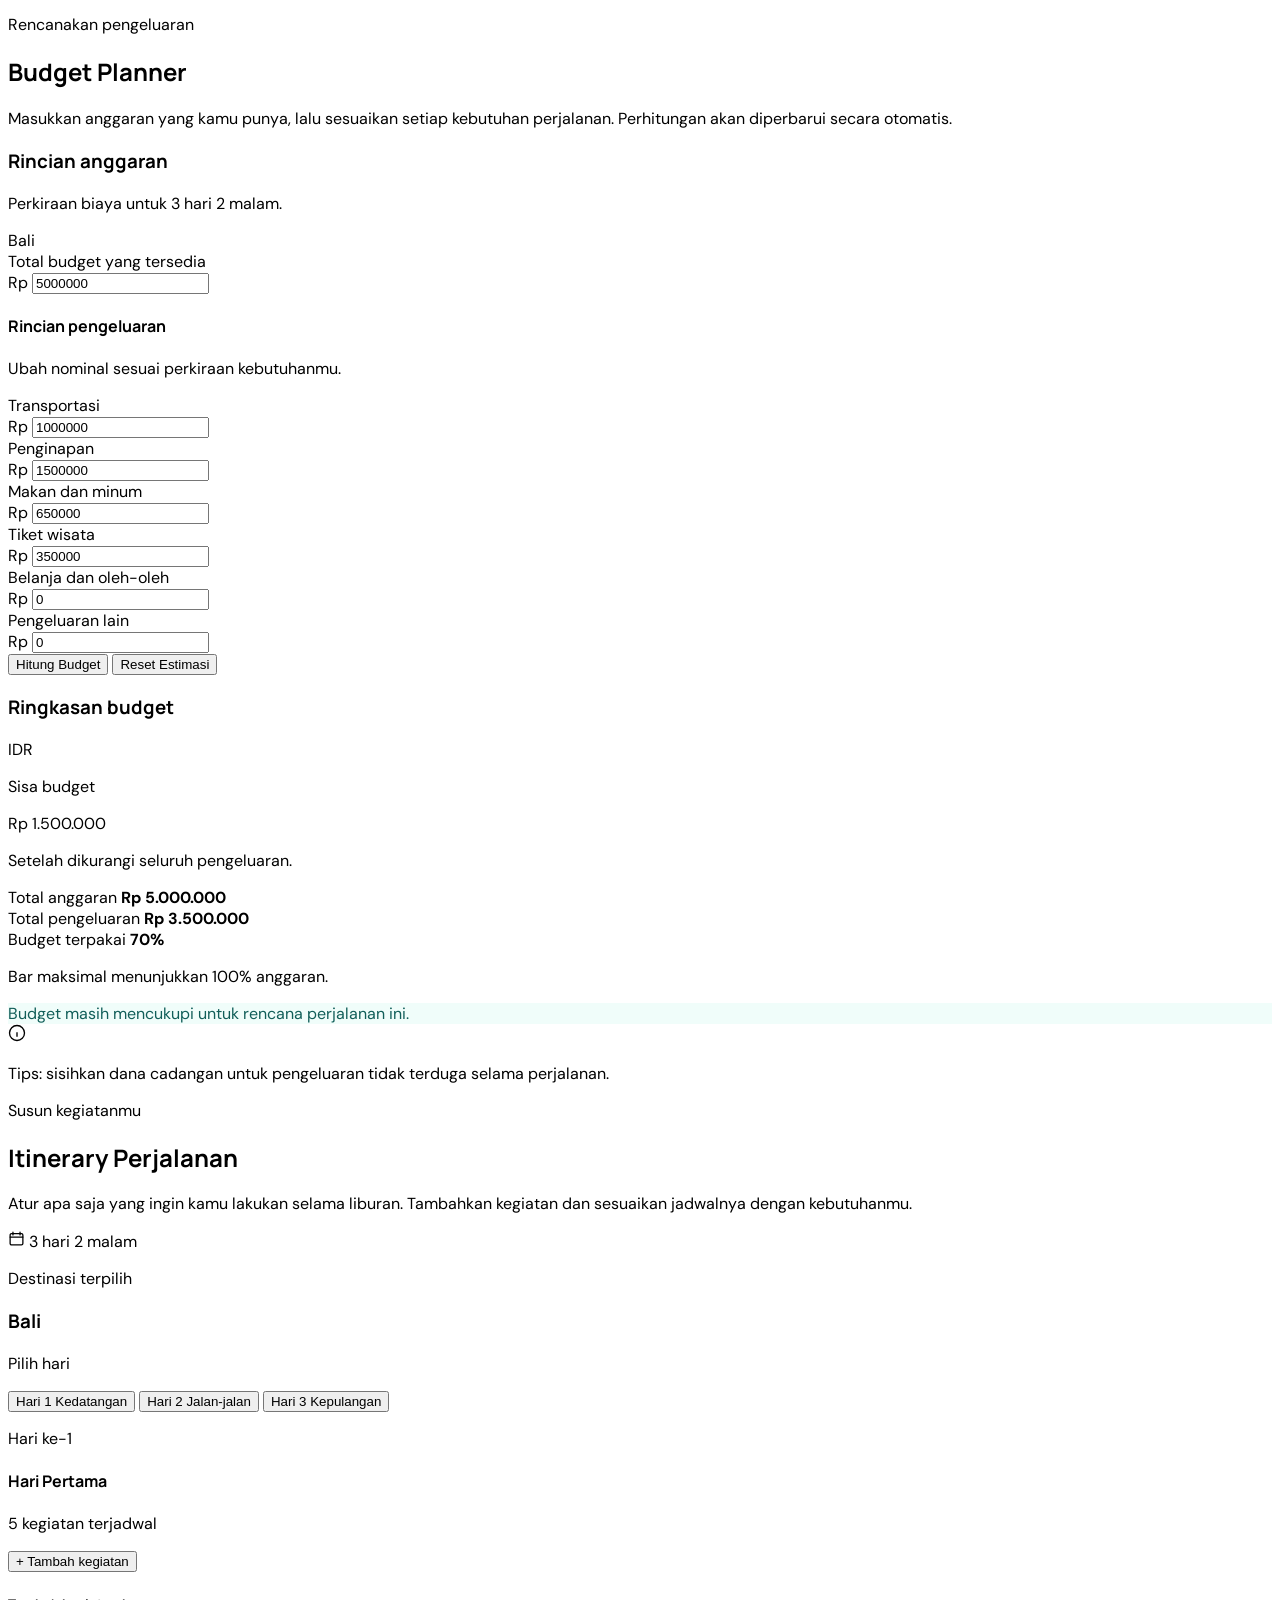
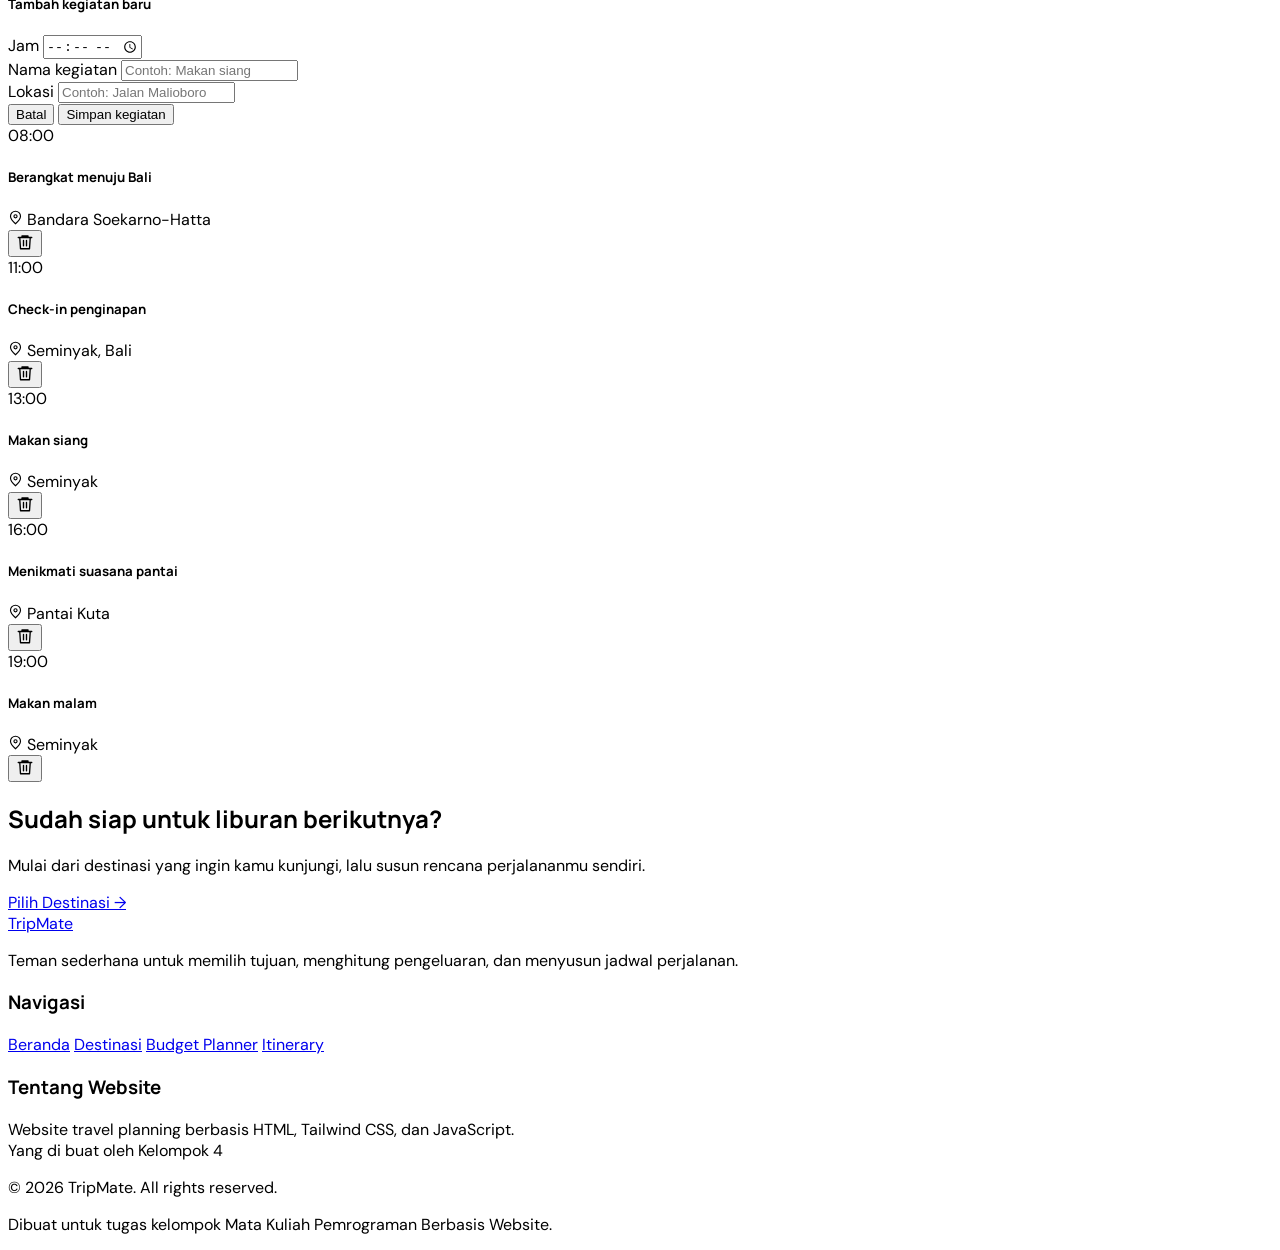
==== commit 67278196: "update" ====
--- a/index.html
+++ b/index.html
@@ -8,16 +8,19 @@
       content="TripMate membantu kamu memilih destinasi, menghitung anggaran, dan menyusun itinerary liburan."
     />
     <title>TripMate | Rencanakan Liburanmu</title>
+
     <link rel="preconnect" href="https://fonts.googleapis.com" />
     <link rel="preconnect" href="https://fonts.gstatic.com" crossorigin />
     <link
       href="https://fonts.googleapis.com/css2?family=DM+Sans:wght@400;500;600;700&family=Manrope:wght@400;500;600;700;800&display=swap"
       rel="stylesheet"
     />
+
     <script src="https://cdn.jsdelivr.net/npm/@tailwindcss/browser@4"></script>
     <link rel="stylesheet" href="style.css" />
     <script src="script.js" defer></script>
   </head>
+
   <body class="bg-white text-slate-800 antialiased">
     <header
       class="sticky top-0 z-50 border-b border-slate-100 bg-white/95 backdrop-blur-md"
@@ -26,7 +29,7 @@
         class="mx-auto flex h-18 max-w-7xl items-center justify-between px-5 sm:px-8 lg:px-10"
       >
         <a
-          href="index.html"
+          href="#home"
           class="flex items-center gap-2.5 text-xl font-extrabold tracking-tight text-slate-900"
         >
           <span
@@ -57,22 +60,22 @@
           aria-label="Navigasi utama"
         >
           <a
-            href="index.html"
+            href="#home"
             class="nav-link text-sm font-semibold"
             aria-current="page"
             >Beranda</a
           >
-          <a href="destinasi.html" class="nav-link text-sm font-medium"
+          <a href="#destinasi" class="nav-link text-sm font-medium"
             >Destinasi</a
           >
-          <a href="budget.html" class="nav-link text-sm font-medium">Budget</a>
-          <a href="itinerary.html" class="nav-link text-sm font-medium"
+          <a href="#budget" class="nav-link text-sm font-medium">Budget</a>
+          <a href="#itinerary" class="nav-link text-sm font-medium"
             >Itinerary</a
           >
         </nav>
 
         <a
-          href="destinasi.html"
+          href="#destinasi"
           class="hidden rounded-lg bg-teal-700 px-5 py-2.5 text-sm font-semibold text-white transition-colors duration-200 hover:bg-teal-800 md:inline-flex"
         >
           Mulai Rencanakan
@@ -109,23 +112,23 @@
       >
         <div class="flex flex-col gap-1">
           <a
-            href="index.html"
+            href="#home"
             class="mobile-link rounded-lg px-3 py-3 text-sm font-semibold"
             aria-current="page"
             >Beranda</a
           >
           <a
-            href="destinasi.html"
+            href="#destinasi"
             class="mobile-link rounded-lg px-3 py-3 text-sm font-semibold"
             >Destinasi</a
           >
           <a
-            href="budget.html"
+            href="#budget"
             class="mobile-link rounded-lg px-3 py-3 text-sm font-semibold"
             >Budget</a
           >
           <a
-            href="itinerary.html"
+            href="#itinerary"
             class="mobile-link rounded-lg px-3 py-3 text-sm font-semibold"
             >Itinerary</a
           >
@@ -160,7 +163,7 @@
 
             <div class="mt-8 flex flex-col gap-3 sm:flex-row">
               <a
-                href="destinasi.html"
+                href="#destinasi"
                 class="inline-flex items-center justify-center gap-3 rounded-lg bg-teal-700 px-6 py-3.5 text-sm font-semibold text-white transition hover:bg-teal-800"
               >
                 Jelajahi Destinasi
@@ -168,7 +171,7 @@
               </a>
 
               <a
-                href="budget.html"
+                href="#budget"
                 class="inline-flex items-center justify-center rounded-lg border border-slate-300 bg-white px-6 py-3.5 text-sm font-semibold text-slate-700 transition hover:border-teal-500 hover:text-teal-700"
               >
                 Atur Budget
@@ -242,6 +245,821 @@
           </div>
         </div>
       </section>
+
+      <section id="destinasi" class="py-18 sm:py-22">
+        <div class="mx-auto max-w-7xl px-5 sm:px-8 lg:px-10">
+          <div
+            class="mb-9 flex flex-col justify-between gap-4 md:flex-row md:items-end"
+          >
+            <div>
+              <p class="mb-3 text-sm font-semibold text-teal-700">
+                Temukan tempat liburanmu
+              </p>
+              <h2
+                class="text-3xl font-bold tracking-tight text-slate-900 sm:text-4xl"
+              >
+                Destinasi pilihan
+              </h2>
+              <p
+                class="mt-3 max-w-xl text-sm leading-7 text-slate-600 sm:text-base"
+              >
+                Beberapa pilihan kota yang bisa kamu jadikan tujuan perjalanan
+                berikutnya.
+              </p>
+            </div>
+            <p class="text-sm text-slate-500">
+              Pilih salah satu untuk mulai merencanakan.
+            </p>
+          </div>
+
+          <div class="grid gap-6 sm:grid-cols-2 xl:grid-cols-4">
+            <article
+              data-destination="Bali"
+              data-transport="1000000"
+              data-hotel="1500000"
+              data-food="650000"
+              data-attraction="350000"
+              class="destination-card overflow-hidden rounded-xl border border-slate-200 bg-white transition hover:-translate-y-1 hover:shadow-lg"
+            >
+              <div class="relative overflow-hidden">
+                <img
+                  src="https://images.unsplash.com/photo-1537996194471-e657df975ab4?auto=format&fit=crop&w=800&q=85"
+                  alt="Pura di Bali"
+                  loading="lazy"
+                  class="h-52 w-full object-cover transition duration-300 hover:scale-105"
+                />
+                <span
+                  class="absolute top-3 left-3 rounded-md bg-white/95 px-3 py-1.5 text-xs font-medium text-slate-700"
+                  >Indonesia</span
+                >
+              </div>
+              <div class="p-5">
+                <h3 class="text-xl font-bold text-slate-900">Bali</h3>
+                <p class="mt-2 min-h-16 text-sm leading-6 text-slate-600">
+                  Pantai yang indah, wisata budaya, dan beragam pilihan kuliner.
+                </p>
+                <div class="mt-5 border-t border-slate-100 pt-4">
+                  <p class="text-xs text-slate-500">Estimasi 3 hari 2 malam</p>
+                  <p class="mt-1 text-lg font-bold text-slate-900">
+                    Rp3.500.000
+                  </p>
+                  <button
+                    type="button"
+                    aria-pressed="true"
+                    class="choose-destination mt-4 w-full rounded-lg border border-slate-200 bg-white px-4 py-2.5 text-sm font-semibold text-slate-700 transition hover:bg-teal-50"
+                  >
+                    Pilih destinasi
+                  </button>
+                </div>
+              </div>
+            </article>
+
+            <article
+              data-destination="Yogyakarta"
+              data-transport="650000"
+              data-hotel="900000"
+              data-food="550000"
+              data-attraction="400000"
+              class="destination-card overflow-hidden rounded-xl border border-slate-200 bg-white transition hover:-translate-y-1 hover:shadow-lg"
+            >
+              <div class="relative overflow-hidden">
+                <img
+                  src="https://images.unsplash.com/photo-1584810359583-96fc3448beaa?auto=format&fit=crop&w=800&q=85"
+                  alt="Candi di Yogyakarta"
+                  loading="lazy"
+                  class="h-52 w-full object-cover transition duration-300 hover:scale-105"
+                />
+                <span
+                  class="absolute top-3 left-3 rounded-md bg-white/95 px-3 py-1.5 text-xs font-medium text-slate-700"
+                  >Indonesia</span
+                >
+              </div>
+              <div class="p-5">
+                <h3 class="text-xl font-bold text-slate-900">Yogyakarta</h3>
+                <p class="mt-2 min-h-16 text-sm leading-6 text-slate-600">
+                  Jelajahi candi, Malioboro, suasana kota, dan wisata sejarah.
+                </p>
+                <div class="mt-5 border-t border-slate-100 pt-4">
+                  <p class="text-xs text-slate-500">Estimasi 3 hari 2 malam</p>
+                  <p class="mt-1 text-lg font-bold text-slate-900">
+                    Rp2.500.000
+                  </p>
+                  <button
+                    type="button"
+                    aria-pressed="false"
+                    class="choose-destination mt-4 w-full rounded-lg border border-slate-200 bg-white px-4 py-2.5 text-sm font-semibold text-slate-700 transition hover:bg-teal-50"
+                  >
+                    Pilih destinasi
+                  </button>
+                </div>
+              </div>
+            </article>
+
+            <article
+              data-destination="Bandung"
+              data-transport="500000"
+              data-hotel="750000"
+              data-food="450000"
+              data-attraction="300000"
+              class="destination-card overflow-hidden rounded-xl border border-slate-200 bg-white transition hover:-translate-y-1 hover:shadow-lg"
+            >
+              <div class="relative overflow-hidden">
+                <img
+                  src="https://images.unsplash.com/photo-1596422846543-75c6fc197f07?auto=format&fit=crop&w=800&q=85"
+                  alt="Suasana wisata Bandung"
+                  loading="lazy"
+                  class="h-52 w-full object-cover transition duration-300 hover:scale-105"
+                />
+                <span
+                  class="absolute top-3 left-3 rounded-md bg-white/95 px-3 py-1.5 text-xs font-medium text-slate-700"
+                  >Indonesia</span
+                >
+              </div>
+              <div class="p-5">
+                <h3 class="text-xl font-bold text-slate-900">Bandung</h3>
+                <p class="mt-2 min-h-16 text-sm leading-6 text-slate-600">
+                  Nikmati udara sejuk, tempat wisata alam, kafe, dan kuliner.
+                </p>
+                <div class="mt-5 border-t border-slate-100 pt-4">
+                  <p class="text-xs text-slate-500">Estimasi 3 hari 2 malam</p>
+                  <p class="mt-1 text-lg font-bold text-slate-900">
+                    Rp2.000.000
+                  </p>
+                  <button
+                    type="button"
+                    aria-pressed="false"
+                    class="choose-destination mt-4 w-full rounded-lg border border-slate-200 bg-white px-4 py-2.5 text-sm font-semibold text-slate-700 transition hover:bg-teal-50"
+                  >
+                    Pilih destinasi
+                  </button>
+                </div>
+              </div>
+            </article>
+
+            <article
+              data-destination="Tokyo"
+              data-transport="4000000"
+              data-hotel="2000000"
+              data-food="1200000"
+              data-attraction="800000"
+              class="destination-card overflow-hidden rounded-xl border border-slate-200 bg-white transition hover:-translate-y-1 hover:shadow-lg"
+            >
+              <div class="relative overflow-hidden">
+                <img
+                  src="https://images.unsplash.com/photo-1540959733332-eab4deabeeaf?auto=format&fit=crop&w=800&q=85"
+                  alt="Pemandangan Tokyo di Jepang"
+                  loading="lazy"
+                  class="h-52 w-full object-cover transition duration-300 hover:scale-105"
+                />
+                <span
+                  class="absolute top-3 left-3 rounded-md bg-white/95 px-3 py-1.5 text-xs font-medium text-slate-700"
+                  >Jepang</span
+                >
+              </div>
+              <div class="p-5">
+                <h3 class="text-xl font-bold text-slate-900">Tokyo</h3>
+                <p class="mt-2 min-h-16 text-sm leading-6 text-slate-600">
+                  Pengalaman kota modern dengan budaya Jepang yang unik.
+                </p>
+                <div class="mt-5 border-t border-slate-100 pt-4">
+                  <p class="text-xs text-slate-500">Estimasi 3 hari 2 malam</p>
+                  <p class="mt-1 text-lg font-bold text-slate-900">
+                    Rp8.000.000
+                  </p>
+                  <button
+                    type="button"
+                    aria-pressed="false"
+                    class="choose-destination mt-4 w-full rounded-lg border border-slate-200 bg-white px-4 py-2.5 text-sm font-semibold text-slate-700 transition hover:bg-teal-50"
+                  >
+                    Pilih destinasi
+                  </button>
+                </div>
+              </div>
+            </article>
+          </div>
+
+          <p class="mt-5 text-xs leading-6 text-slate-500">
+            Harga di atas merupakan estimasi contoh untuk satu orang, bukan
+            harga pemesanan atau penawaran real-time. Biaya sebenarnya dapat
+            berubah sesuai tanggal, lokasi keberangkatan, dan kebutuhan
+            perjalanan.
+          </p>
+        </div>
+      </section>
+
+      <section id="budget" class="bg-slate-50 py-18 sm:py-22">
+        <div class="mx-auto max-w-7xl px-5 sm:px-8 lg:px-10">
+          <div class="mb-9">
+            <p class="mb-3 text-sm font-semibold text-teal-700">
+              Rencanakan pengeluaran
+            </p>
+            <h2
+              class="text-3xl font-bold tracking-tight text-slate-900 sm:text-4xl"
+            >
+              Budget Planner
+            </h2>
+            <p
+              class="mt-3 max-w-2xl text-sm leading-7 text-slate-600 sm:text-base"
+            >
+              Masukkan anggaran yang kamu punya, lalu sesuaikan setiap kebutuhan
+              perjalanan. Perhitungan akan diperbarui secara otomatis.
+            </p>
+          </div>
+
+          <div
+            class="grid items-start gap-6 lg:grid-cols-[minmax(0,1.5fr)_minmax(300px,1fr)]"
+          >
+            <div
+              class="rounded-xl border border-slate-200 bg-white p-5 shadow-sm sm:p-8"
+            >
+              <div
+                class="mb-7 flex flex-wrap items-center justify-between gap-3 border-b border-slate-100 pb-5"
+              >
+                <div>
+                  <h3 class="text-lg font-bold text-slate-900">
+                    Rincian anggaran
+                  </h3>
+                  <p class="mt-1 text-sm text-slate-500">
+                    Perkiraan biaya untuk 3 hari 2 malam.
+                  </p>
+                </div>
+                <span
+                  id="budgetDestination"
+                  class="rounded-full bg-teal-50 px-3 py-1.5 text-xs font-semibold text-teal-800"
+                >
+                  Bali
+                </span>
+              </div>
+
+              <div class="mb-7">
+                <label
+                  for="totalBudget"
+                  class="mb-2 block text-sm font-semibold text-slate-700"
+                >
+                  Total budget yang tersedia
+                </label>
+                <div class="relative">
+                  <span
+                    class="pointer-events-none absolute top-1/2 left-4 -translate-y-1/2 text-sm font-medium text-slate-500"
+                  >
+                    Rp
+                  </span>
+                  <input
+                    id="totalBudget"
+                    type="number"
+                    min="0"
+                    step="1000"
+                    value="5000000"
+                    inputmode="numeric"
+                    class="w-full rounded-lg border border-slate-300 bg-white py-3.5 pr-4 pl-12 text-base font-semibold text-slate-900 outline-none transition focus:border-teal-600 focus:ring-2 focus:ring-teal-100"
+                  />
+                </div>
+              </div>
+
+              <div class="mb-4">
+                <h4 class="font-semibold text-slate-800">
+                  Rincian pengeluaran
+                </h4>
+                <p class="mt-1 text-sm text-slate-500">
+                  Ubah nominal sesuai perkiraan kebutuhanmu.
+                </p>
+              </div>
+
+              <div class="grid gap-5 sm:grid-cols-2">
+                <div>
+                  <label
+                    for="transport"
+                    class="mb-2 block text-sm font-medium text-slate-700"
+                  >
+                    Transportasi
+                  </label>
+                  <div class="relative">
+                    <span
+                      class="pointer-events-none absolute top-1/2 left-4 -translate-y-1/2 text-sm text-slate-400"
+                      >Rp</span
+                    >
+                    <input
+                      id="transport"
+                      type="number"
+                      min="0"
+                      step="1000"
+                      value="1000000"
+                      inputmode="numeric"
+                      class="budget-input w-full rounded-lg border border-slate-300 bg-white px-4 py-3 pl-12 text-sm outline-none transition focus:border-teal-600 focus:ring-2 focus:ring-teal-100"
+                    />
+                  </div>
+                </div>
+
+                <div>
+                  <label
+                    for="hotel"
+                    class="mb-2 block text-sm font-medium text-slate-700"
+                  >
+                    Penginapan
+                  </label>
+                  <div class="relative">
+                    <span
+                      class="pointer-events-none absolute top-1/2 left-4 -translate-y-1/2 text-sm text-slate-400"
+                      >Rp</span
+                    >
+                    <input
+                      id="hotel"
+                      type="number"
+                      min="0"
+                      step="1000"
+                      value="1500000"
+                      inputmode="numeric"
+                      class="budget-input w-full rounded-lg border border-slate-300 bg-white px-4 py-3 pl-12 text-sm outline-none transition focus:border-teal-600 focus:ring-2 focus:ring-teal-100"
+                    />
+                  </div>
+                </div>
+
+                <div>
+                  <label
+                    for="food"
+                    class="mb-2 block text-sm font-medium text-slate-700"
+                  >
+                    Makan dan minum
+                  </label>
+                  <div class="relative">
+                    <span
+                      class="pointer-events-none absolute top-1/2 left-4 -translate-y-1/2 text-sm text-slate-400"
+                      >Rp</span
+                    >
+                    <input
+                      id="food"
+                      type="number"
+                      min="0"
+                      step="1000"
+                      value="650000"
+                      inputmode="numeric"
+                      class="budget-input w-full rounded-lg border border-slate-300 bg-white px-4 py-3 pl-12 text-sm outline-none transition focus:border-teal-600 focus:ring-2 focus:ring-teal-100"
+                    />
+                  </div>
+                </div>
+
+                <div>
+                  <label
+                    for="attraction"
+                    class="mb-2 block text-sm font-medium text-slate-700"
+                  >
+                    Tiket wisata
+                  </label>
+                  <div class="relative">
+                    <span
+                      class="pointer-events-none absolute top-1/2 left-4 -translate-y-1/2 text-sm text-slate-400"
+                      >Rp</span
+                    >
+                    <input
+                      id="attraction"
+                      type="number"
+                      min="0"
+                      step="1000"
+                      value="350000"
+                      inputmode="numeric"
+                      class="budget-input w-full rounded-lg border border-slate-300 bg-white px-4 py-3 pl-12 text-sm outline-none transition focus:border-teal-600 focus:ring-2 focus:ring-teal-100"
+                    />
+                  </div>
+                </div>
+
+                <div>
+                  <label
+                    for="shopping"
+                    class="mb-2 block text-sm font-medium text-slate-700"
+                  >
+                    Belanja dan oleh-oleh
+                  </label>
+                  <div class="relative">
+                    <span
+                      class="pointer-events-none absolute top-1/2 left-4 -translate-y-1/2 text-sm text-slate-400"
+                      >Rp</span
+                    >
+                    <input
+                      id="shopping"
+                      type="number"
+                      min="0"
+                      step="1000"
+                      value="0"
+                      inputmode="numeric"
+                      class="budget-input w-full rounded-lg border border-slate-300 bg-white px-4 py-3 pl-12 text-sm outline-none transition focus:border-teal-600 focus:ring-2 focus:ring-teal-100"
+                    />
+                  </div>
+                </div>
+
+                <div>
+                  <label
+                    for="otherExpense"
+                    class="mb-2 block text-sm font-medium text-slate-700"
+                  >
+                    Pengeluaran lain
+                  </label>
+                  <div class="relative">
+                    <span
+                      class="pointer-events-none absolute top-1/2 left-4 -translate-y-1/2 text-sm text-slate-400"
+                      >Rp</span
+                    >
+                    <input
+                      id="otherExpense"
+                      type="number"
+                      min="0"
+                      step="1000"
+                      value="0"
+                      inputmode="numeric"
+                      class="budget-input w-full rounded-lg border border-slate-300 bg-white px-4 py-3 pl-12 text-sm outline-none transition focus:border-teal-600 focus:ring-2 focus:ring-teal-100"
+                    />
+                  </div>
+                </div>
+              </div>
+
+              <div
+                class="mt-7 flex flex-wrap items-center gap-3 border-t border-slate-100 pt-6"
+              >
+                <button
+                  id="calculateBudget"
+                  type="button"
+                  class="rounded-lg bg-teal-700 px-6 py-3 text-sm font-semibold text-white transition hover:bg-teal-800"
+                >
+                  Hitung Budget
+                </button>
+                <button
+                  id="resetBudget"
+                  type="button"
+                  class="rounded-lg border border-slate-300 px-5 py-3 text-sm font-semibold text-slate-600 transition hover:bg-slate-50"
+                >
+                  Reset Estimasi
+                </button>
+              </div>
+            </div>
+
+            <aside
+              class="rounded-xl border border-slate-200 bg-white p-5 shadow-sm sm:p-8"
+            >
+              <div class="flex items-center justify-between">
+                <h3 class="text-lg font-bold text-slate-900">
+                  Ringkasan budget
+                </h3>
+                <span
+                  class="rounded-full bg-slate-100 px-3 py-1 text-xs font-medium text-slate-600"
+                >
+                  IDR
+                </span>
+              </div>
+
+              <div class="mt-7 rounded-xl bg-teal-50 p-5">
+                <p class="text-sm font-medium text-teal-800">Sisa budget</p>
+                <p
+                  id="summaryRemaining"
+                  class="mt-2 break-all text-3xl font-extrabold tracking-tight text-teal-800 sm:text-4xl"
+                >
+                  Rp1.500.000
+                </p>
+                <p class="mt-2 text-xs text-teal-700">
+                  Setelah dikurangi seluruh pengeluaran.
+                </p>
+              </div>
+
+              <div class="mt-7 space-y-4">
+                <div class="flex items-center justify-between gap-3 text-sm">
+                  <span class="text-slate-500">Total anggaran</span>
+                  <strong
+                    id="summaryBudget"
+                    class="text-right font-semibold text-slate-800"
+                  >
+                    Rp5.000.000
+                  </strong>
+                </div>
+
+                <div class="flex items-center justify-between gap-3 text-sm">
+                  <span class="text-slate-500">Total pengeluaran</span>
+                  <strong
+                    id="summaryExpense"
+                    class="text-right font-semibold text-slate-800"
+                  >
+                    Rp3.500.000
+                  </strong>
+                </div>
+              </div>
+
+              <div class="mt-7 border-t border-slate-100 pt-6">
+                <div class="mb-3 flex items-center justify-between text-sm">
+                  <span class="font-medium text-slate-600"
+                    >Budget terpakai</span
+                  >
+                  <strong id="budgetPercentage" class="text-slate-800"
+                    >70%</strong
+                  >
+                </div>
+
+                <div
+                  id="budgetProgressTrack"
+                  role="progressbar"
+                  aria-label="Persentase budget terpakai"
+                  aria-valuemin="0"
+                  aria-valuemax="100"
+                  aria-valuenow="70"
+                  class="h-2.5 w-full overflow-hidden rounded-full bg-slate-100"
+                >
+                  <div
+                    id="budgetProgress"
+                    class="h-full w-[70%] rounded-full bg-teal-600 transition-all duration-300"
+                  ></div>
+                </div>
+
+                <p class="mt-2 text-xs text-slate-400">
+                  Bar maksimal menunjukkan 100% anggaran.
+                </p>
+              </div>
+
+              <div
+                id="budgetStatus"
+                role="status"
+                class="mt-7 rounded-lg border border-teal-100 bg-teal-50 p-4 text-sm leading-6 text-teal-800"
+              >
+                Budget masih mencukupi untuk rencana ini.
+              </div>
+
+              <div
+                class="mt-6 flex items-start gap-3 rounded-lg bg-slate-50 p-4"
+              >
+                <svg
+                  xmlns="http://www.w3.org/2000/svg"
+                  class="mt-0.5 shrink-0 text-slate-400"
+                  width="18"
+                  height="18"
+                  viewBox="0 0 24 24"
+                  fill="none"
+                  stroke="currentColor"
+                  stroke-width="1.8"
+                >
+                  <circle cx="12" cy="12" r="10" />
+                  <path d="M12 11v6M12 7h.01" />
+                </svg>
+                <p class="text-xs leading-6 text-slate-500">
+                  Tips: sisihkan dana cadangan untuk pengeluaran tidak terduga
+                  selama perjalanan.
+                </p>
+              </div>
+            </aside>
+          </div>
+        </div>
+      </section>
+
+      <section id="itinerary" class="py-18 sm:py-22">
+        <div class="mx-auto max-w-7xl px-5 sm:px-8 lg:px-10">
+          <div
+            class="mb-9 flex flex-col justify-between gap-4 md:flex-row md:items-end"
+          >
+            <div>
+              <p class="mb-3 text-sm font-semibold text-teal-700">
+                Susun kegiatanmu
+              </p>
+              <h2
+                class="text-3xl font-bold tracking-tight text-slate-900 sm:text-4xl"
+              >
+                Itinerary Perjalanan
+              </h2>
+              <p
+                class="mt-3 max-w-2xl text-sm leading-7 text-slate-600 sm:text-base"
+              >
+                Atur apa saja yang ingin kamu lakukan selama liburan. Tambahkan
+                kegiatan dan sesuaikan jadwalnya dengan kebutuhanmu.
+              </p>
+            </div>
+
+            <span
+              class="inline-flex w-fit items-center gap-2 rounded-lg bg-slate-100 px-4 py-2.5 text-sm font-medium text-slate-600"
+            >
+              <svg
+                xmlns="http://www.w3.org/2000/svg"
+                width="17"
+                height="17"
+                viewBox="0 0 24 24"
+                fill="none"
+                stroke="currentColor"
+                stroke-width="1.8"
+                stroke-linecap="round"
+              >
+                <rect x="3" y="5" width="18" height="16" rx="2" />
+                <path d="M7 3v4M17 3v4M3 10h18" />
+              </svg>
+              3 hari 2 malam
+            </span>
+          </div>
+
+          <div
+            class="overflow-hidden rounded-xl border border-slate-200 bg-white shadow-sm"
+          >
+            <div
+              class="flex flex-col justify-between gap-4 border-b border-slate-200 bg-slate-50 px-5 py-5 sm:flex-row sm:items-center sm:px-8"
+            >
+              <div>
+                <p class="text-xs font-medium text-slate-500">
+                  Destinasi terpilih
+                </p>
+                <h3
+                  id="itineraryDestination"
+                  class="mt-1 text-xl font-bold text-slate-900"
+                >
+                  Bali
+                </h3>
+              </div>
+            </div>
+
+            <div class="grid lg:grid-cols-[240px_minmax(0,1fr)]">
+              <div
+                class="border-b border-slate-200 bg-[#fbfcfc] p-5 sm:p-6 lg:border-r lg:border-b-0"
+              >
+                <p class="mb-4 text-sm font-semibold text-slate-700">
+                  Pilih hari
+                </p>
+
+                <div class="grid grid-cols-3 gap-2 lg:grid-cols-1">
+                  <button
+                    type="button"
+                    data-day="1"
+                    aria-pressed="true"
+                    class="day-tab rounded-lg border border-teal-200 bg-teal-50 p-3 text-left transition sm:p-4"
+                  >
+                    <span class="block text-sm font-semibold text-teal-800"
+                      >Hari 1</span
+                    >
+                    <span class="mt-1 hidden text-xs text-teal-700 sm:block"
+                      >Kedatangan</span
+                    >
+                  </button>
+
+                  <button
+                    type="button"
+                    data-day="2"
+                    aria-pressed="false"
+                    class="day-tab rounded-lg border border-transparent p-3 text-left transition hover:bg-slate-100 sm:p-4"
+                  >
+                    <span class="block text-sm font-semibold text-slate-700"
+                      >Hari 2</span
+                    >
+                    <span class="mt-1 hidden text-xs text-slate-500 sm:block"
+                      >Jalan-jalan</span
+                    >
+                  </button>
+
+                  <button
+                    type="button"
+                    data-day="3"
+                    aria-pressed="false"
+                    class="day-tab rounded-lg border border-transparent p-3 text-left transition hover:bg-slate-100 sm:p-4"
+                  >
+                    <span class="block text-sm font-semibold text-slate-700"
+                      >Hari 3</span
+                    >
+                    <span class="mt-1 hidden text-xs text-slate-500 sm:block"
+                      >Kepulangan</span
+                    >
+                  </button>
+                </div>
+              </div>
+
+              <div class="min-w-0 p-5 sm:p-8">
+                <div
+                  class="flex flex-col justify-between gap-4 border-b border-slate-100 pb-6 sm:flex-row sm:items-center"
+                >
+                  <div>
+                    <p
+                      id="activeDayLabel"
+                      class="text-xs font-semibold text-teal-700"
+                    >
+                      Hari ke-1
+                    </p>
+                    <h4
+                      id="activeDayTitle"
+                      class="mt-1 text-xl font-bold text-slate-900"
+                    >
+                      Hari Pertama
+                    </h4>
+                    <p id="activityCount" class="mt-1 text-sm text-slate-500">
+                      5 kegiatan terjadwal
+                    </p>
+                  </div>
+
+                  <button
+                    id="openActivityForm"
+                    type="button"
+                    aria-expanded="false"
+                    aria-controls="activityForm"
+                    class="inline-flex w-fit items-center justify-center gap-2 rounded-lg bg-teal-700 px-4 py-2.5 text-sm font-semibold text-white transition hover:bg-teal-800"
+                  >
+                    <span class="text-lg leading-none">+</span>
+                    Tambah kegiatan
+                  </button>
+                </div>
+
+                <form
+                  id="activityForm"
+                  class="mt-6 hidden rounded-xl border border-teal-100 bg-teal-50/50 p-5"
+                >
+                  <h5 class="mb-4 text-sm font-bold text-slate-800">
+                    Tambah kegiatan baru
+                  </h5>
+
+                  <div class="grid gap-4 md:grid-cols-[130px_1fr]">
+                    <div>
+                      <label
+                        for="activityTime"
+                        class="mb-2 block text-xs font-semibold text-slate-600"
+                      >
+                        Jam
+                      </label>
+                      <input
+                        id="activityTime"
+                        type="time"
+                        required
+                        class="w-full rounded-lg border border-slate-300 bg-white px-3 py-2.5 text-sm outline-none focus:border-teal-600 focus:ring-2 focus:ring-teal-100"
+                      />
+                    </div>
+
+                    <div>
+                      <label
+                        for="activityTitle"
+                        class="mb-2 block text-xs font-semibold text-slate-600"
+                      >
+                        Nama kegiatan
+                      </label>
+                      <input
+                        id="activityTitle"
+                        type="text"
+                        maxlength="80"
+                        required
+                        placeholder="Contoh: Makan siang"
+                        class="w-full rounded-lg border border-slate-300 bg-white px-3 py-2.5 text-sm outline-none focus:border-teal-600 focus:ring-2 focus:ring-teal-100"
+                      />
+                    </div>
+
+                    <div class="md:col-span-2">
+                      <label
+                        for="activityLocation"
+                        class="mb-2 block text-xs font-semibold text-slate-600"
+                      >
+                        Lokasi
+                      </label>
+                      <input
+                        id="activityLocation"
+                        type="text"
+                        maxlength="100"
+                        required
+                        placeholder="Contoh: Jalan Malioboro"
+                        class="w-full rounded-lg border border-slate-300 bg-white px-3 py-2.5 text-sm outline-none focus:border-teal-600 focus:ring-2 focus:ring-teal-100"
+                      />
+                    </div>
+                  </div>
+
+                  <div class="mt-5 flex justify-end gap-3">
+                    <button
+                      id="cancelActivity"
+                      type="button"
+                      class="rounded-lg border border-slate-300 bg-white px-4 py-2.5 text-sm font-semibold text-slate-600 hover:bg-slate-50"
+                    >
+                      Batal
+                    </button>
+                    <button
+                      type="submit"
+                      class="rounded-lg bg-teal-700 px-4 py-2.5 text-sm font-semibold text-white hover:bg-teal-800"
+                    >
+                      Simpan kegiatan
+                    </button>
+                  </div>
+                </form>
+
+                <div id="timeline" class="mt-2" aria-live="polite"></div>
+              </div>
+            </div>
+          </div>
+        </div>
+      </section>
+
+      <section class="bg-[#f1f7f5] py-14 sm:py-18">
+        <div
+          class="mx-auto flex max-w-7xl flex-col items-start justify-between gap-6 px-5 sm:px-8 md:flex-row md:items-center lg:px-10"
+        >
+          <div>
+            <h2
+              class="text-2xl font-bold tracking-tight text-slate-900 sm:text-3xl"
+            >
+              Sudah siap untuk liburan berikutnya?
+            </h2>
+            <p class="mt-3 max-w-xl text-sm leading-7 text-slate-600">
+              Mulai dari destinasi yang ingin kamu kunjungi, lalu susun rencana
+              perjalananmu sendiri.
+            </p>
+          </div>
+
+          <a
+            href="#destinasi"
+            class="inline-flex shrink-0 items-center gap-3 rounded-lg bg-teal-700 px-6 py-3 text-sm font-semibold text-white transition hover:bg-teal-800"
+          >
+            Pilih Destinasi
+            <span aria-hidden="true">→</span>
+          </a>
+        </div>
+      </section>
     </main>
 
     <footer class="border-t border-slate-200 bg-white">
@@ -250,10 +1068,11 @@
       >
         <div>
           <a
-            href="index.html"
+            href="#home"
             class="text-xl font-extrabold tracking-tight text-slate-900"
-            >Trip<span class="text-teal-700">Mate</span></a
-          >
+          >
+            Trip<span class="text-teal-700">Mate</span>
+          </a>
           <p class="mt-4 max-w-sm text-sm leading-7 text-slate-500">
             Teman sederhana untuk memilih tujuan, menghitung pengeluaran, dan
             menyusun jadwal perjalanan.
@@ -264,22 +1083,22 @@
           <h3 class="mb-4 text-sm font-bold text-slate-800">Navigasi</h3>
           <div class="flex flex-col gap-3">
             <a
-              href="index.html"
+              href="#home"
               class="w-fit text-sm text-slate-500 hover:text-teal-700"
               >Beranda</a
             >
             <a
-              href="destinasi.html"
+              href="#destinasi"
               class="w-fit text-sm text-slate-500 hover:text-teal-700"
               >Destinasi</a
             >
             <a
-              href="budget.html"
+              href="#budget"
               class="w-fit text-sm text-slate-500 hover:text-teal-700"
               >Budget Planner</a
             >
             <a
-              href="itinerary.html"
+              href="#itinerary"
               class="w-fit text-sm text-slate-500 hover:text-teal-700"
               >Itinerary</a
             >
